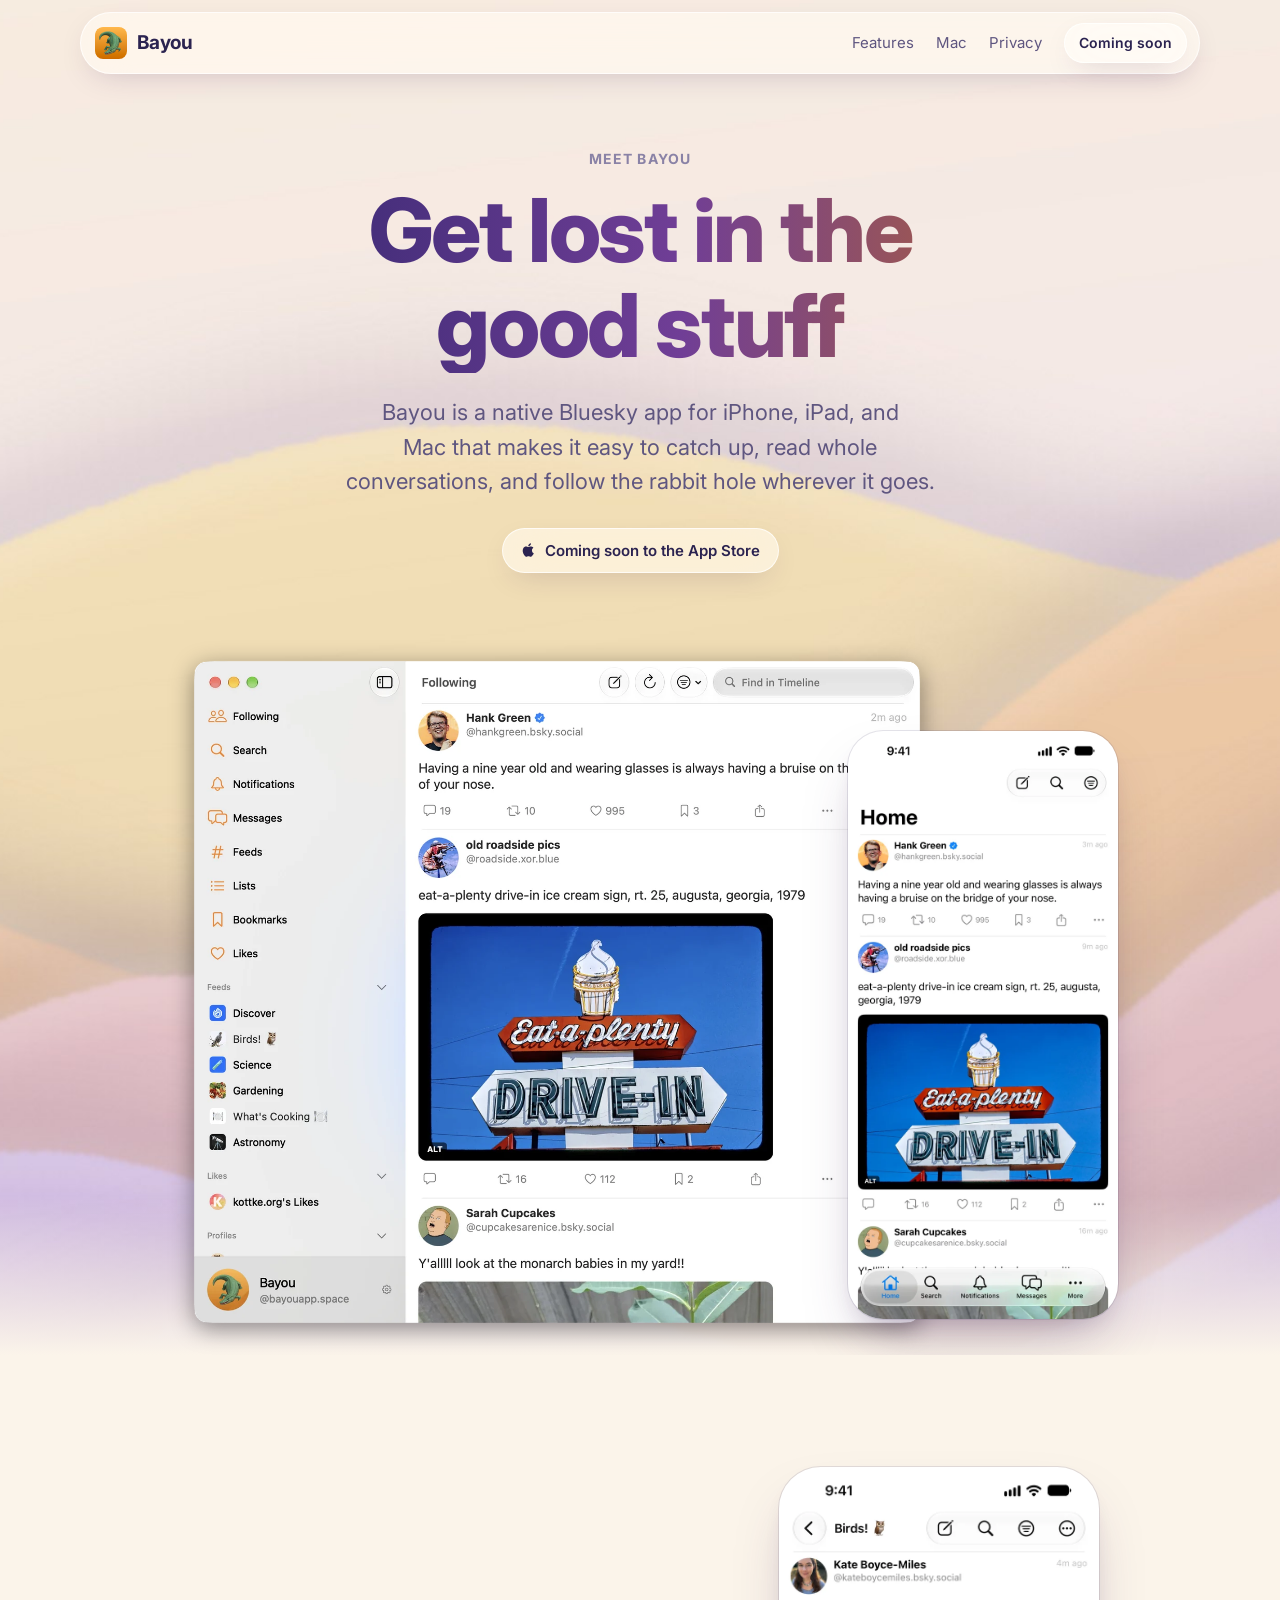
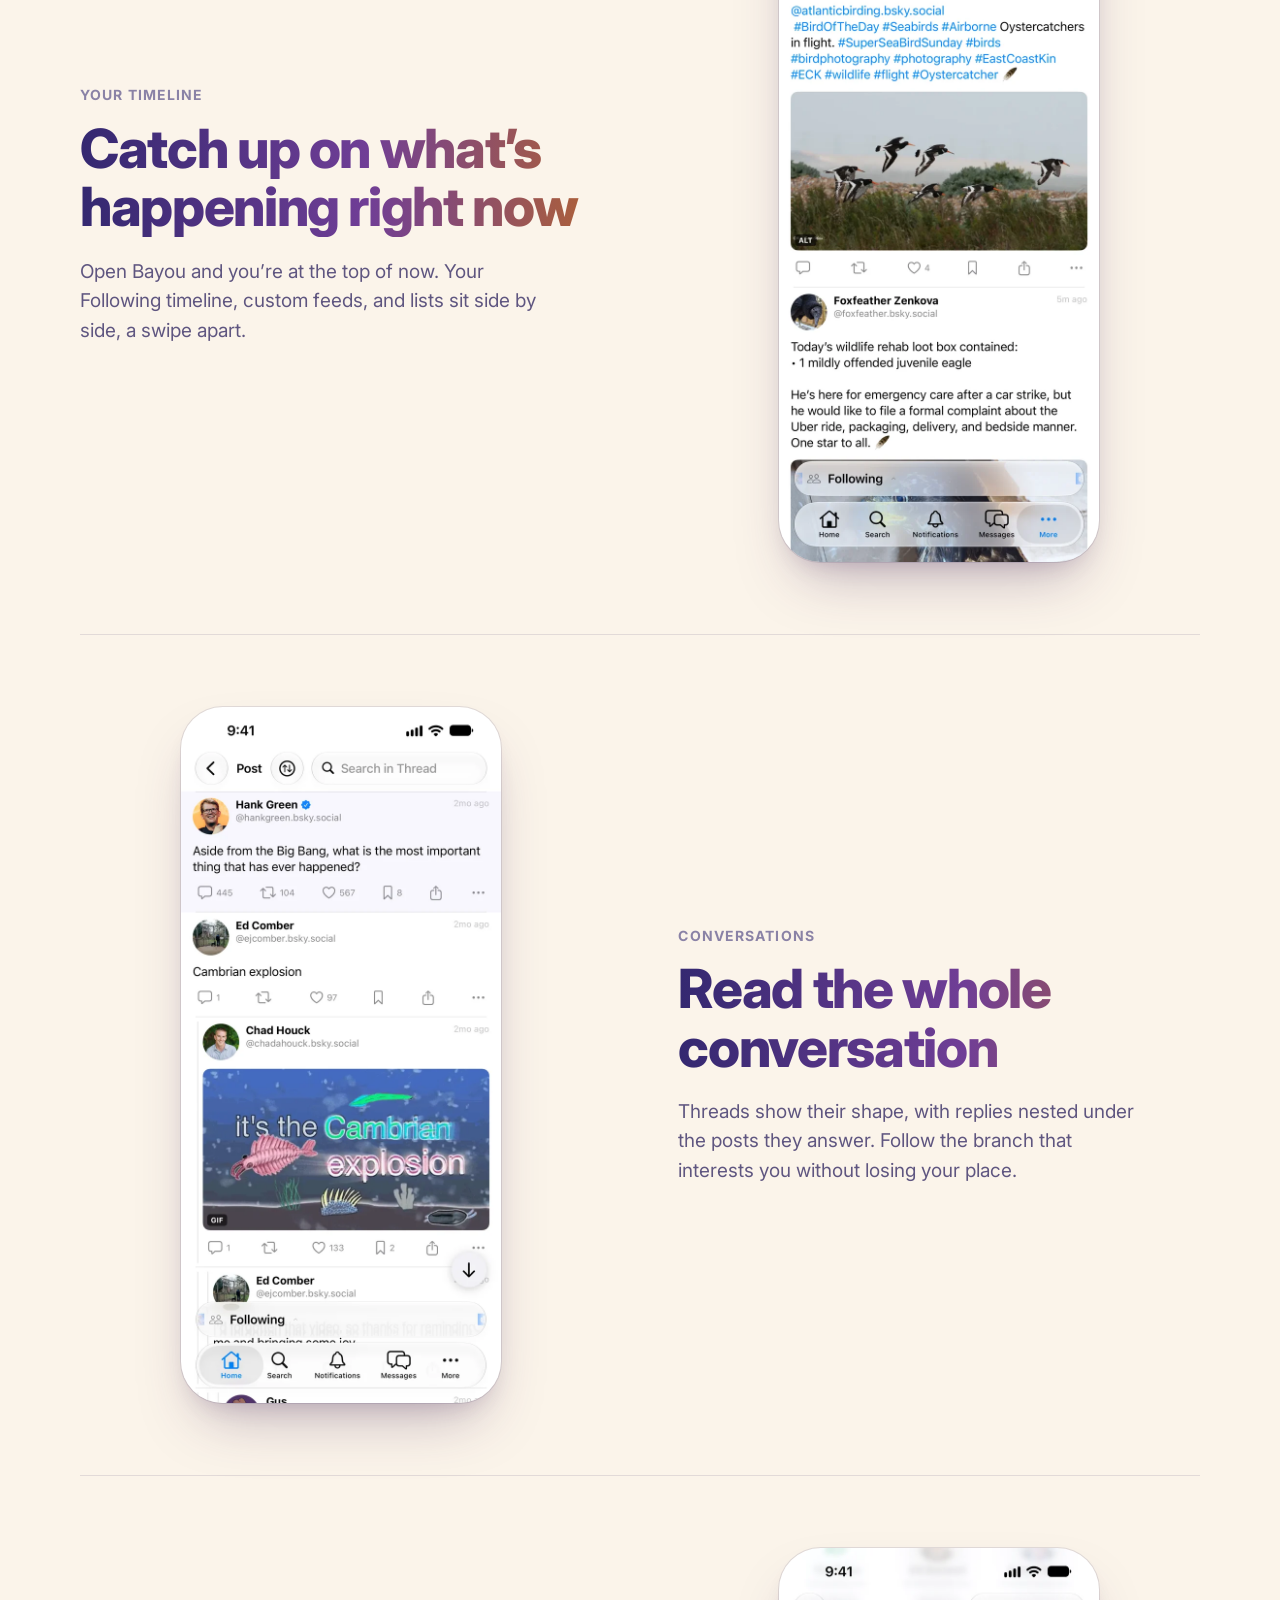
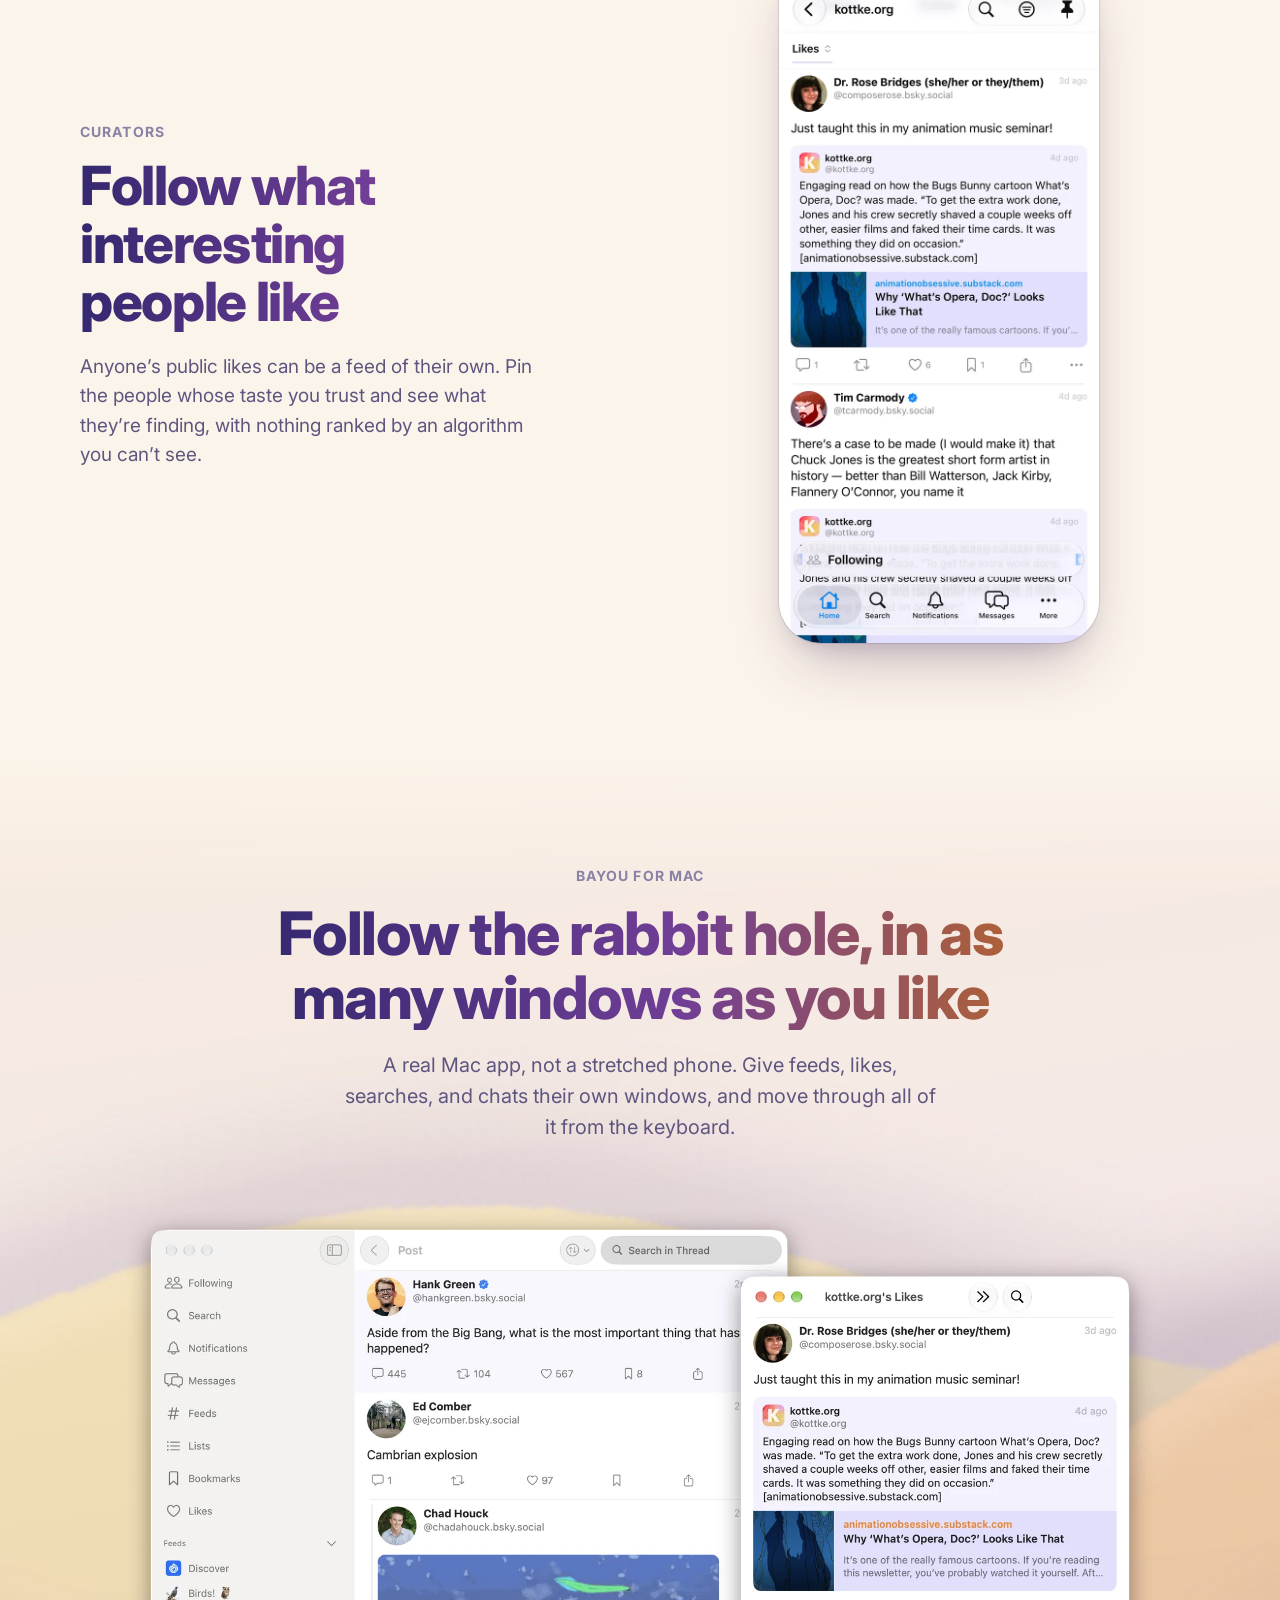
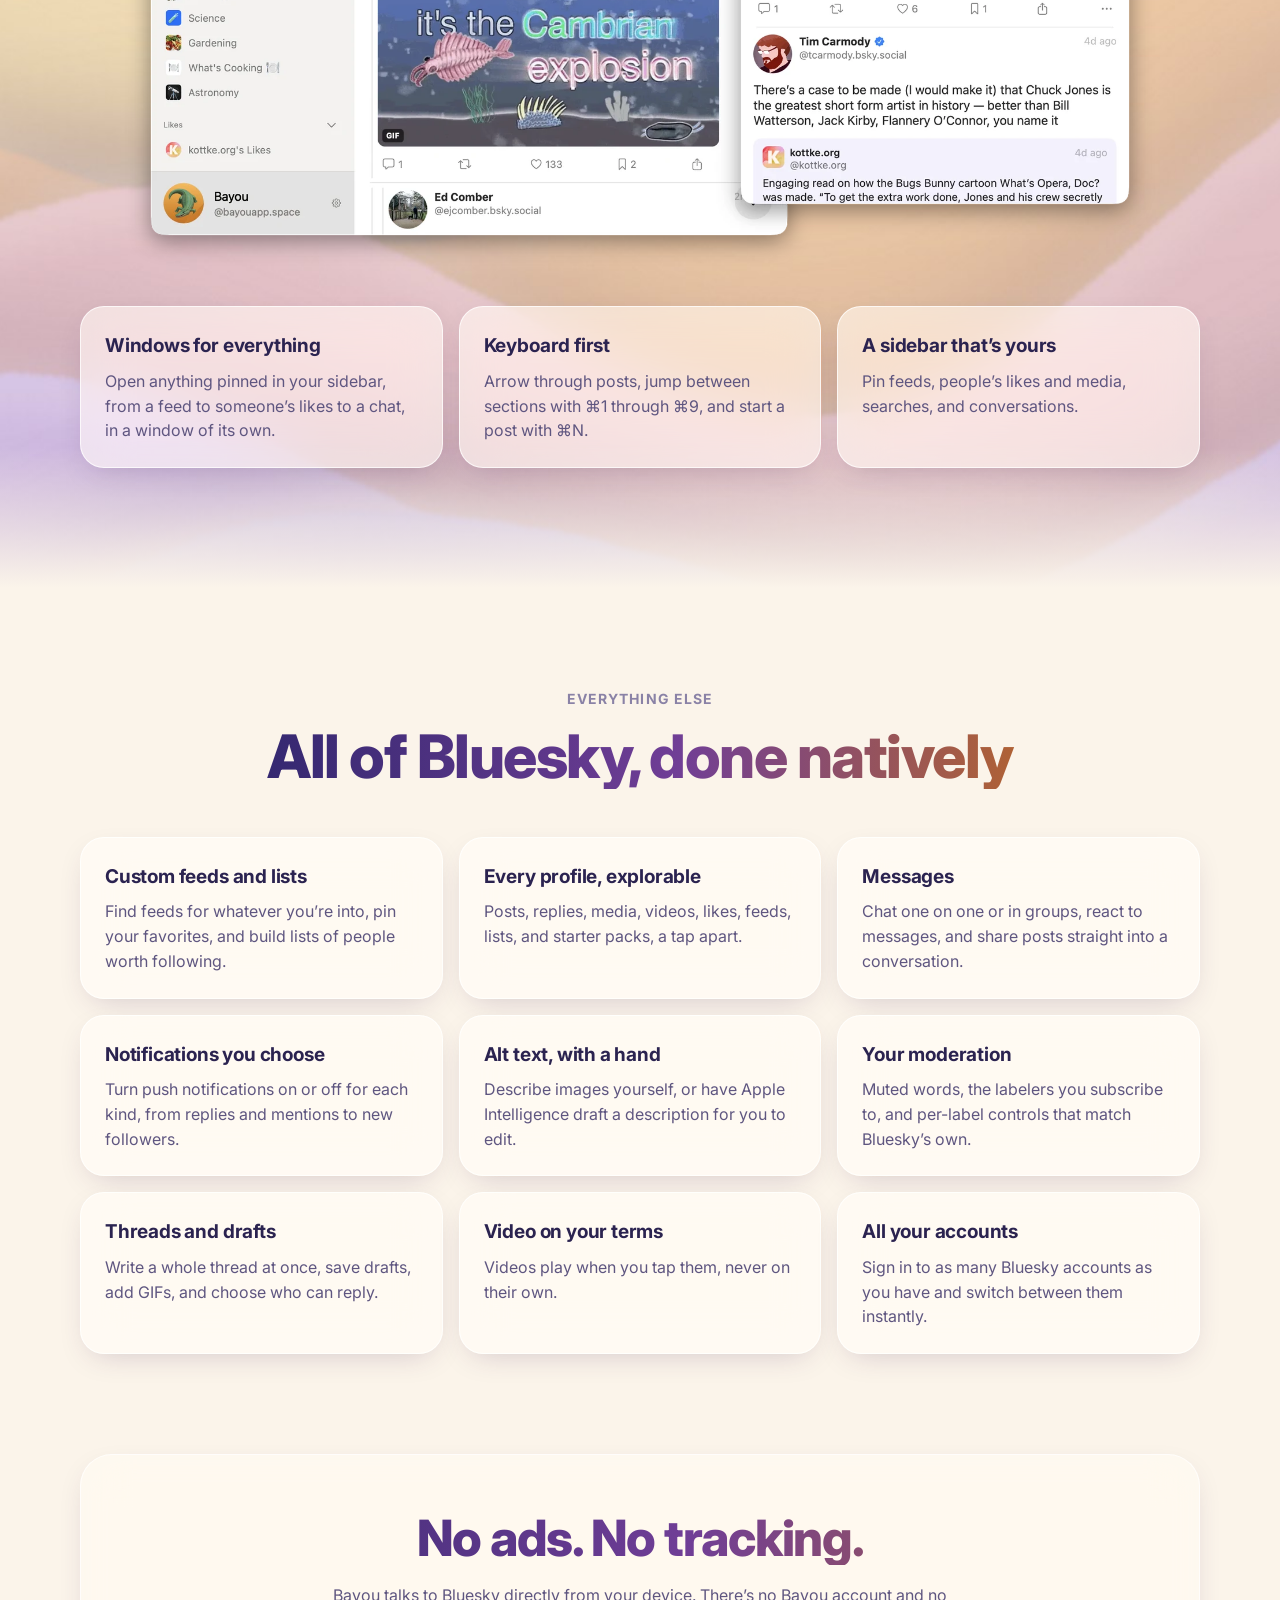
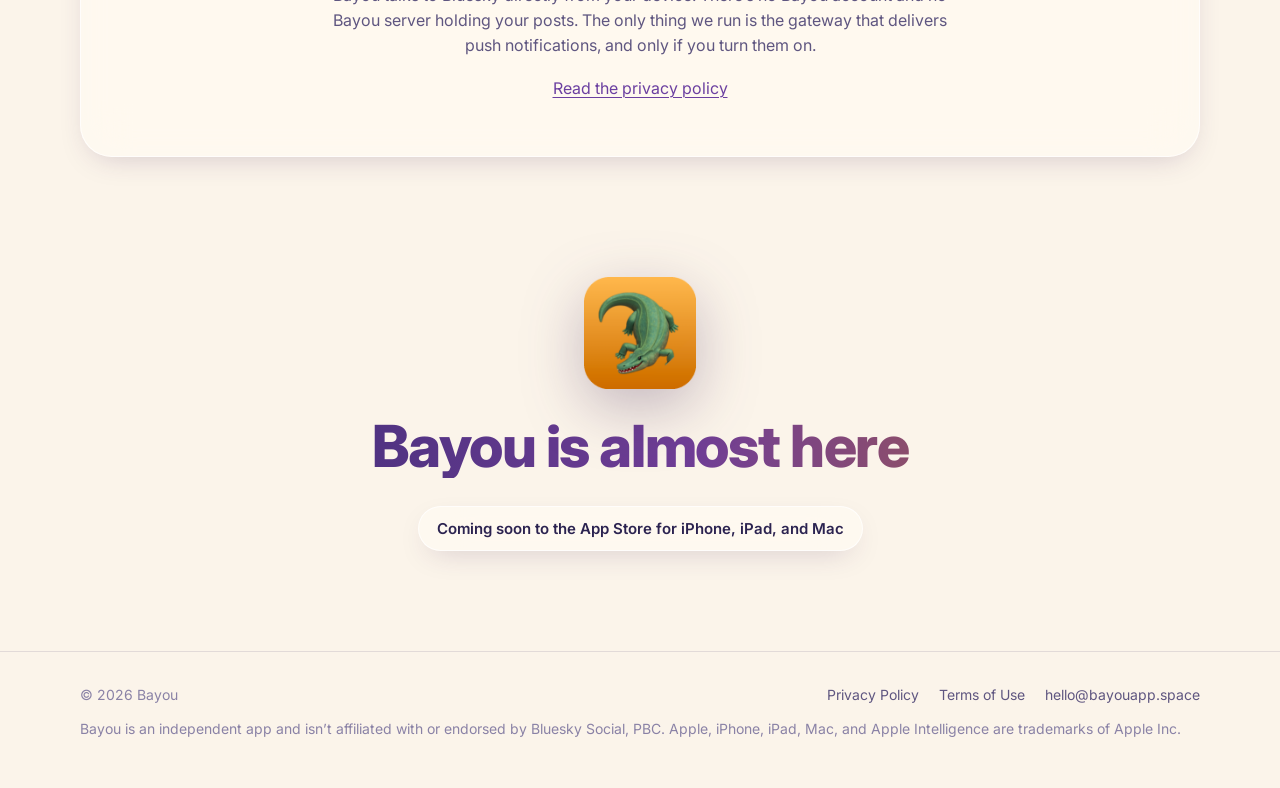
==== index.html @ a52603cc "Turn the site into Bayou's landing page, with terms and privacy A one-page landing page styled like " ====
<!doctype html>
<html lang="en">
<head>
  <meta charset="utf-8">
  <meta name="viewport" content="width=device-width, initial-scale=1">
  <title>Bayou: Get lost in the good stuff</title>
  <meta name="description" content="Bayou is a native Bluesky app for iPhone, iPad, and Mac. Catch up on what’s happening, read the whole conversation, and follow what interesting people like.">
  <meta name="theme-color" content="#fbf4ea" media="(prefers-color-scheme: light)">
  <meta name="theme-color" content="#0d0b24" media="(prefers-color-scheme: dark)">
  <link rel="icon" type="image/png" href="assets/icon-64.png">
  <link rel="apple-touch-icon" href="assets/icon-180.png">

  <meta property="og:type" content="website">
  <meta property="og:url" content="https://bayouapp.space/">
  <meta property="og:site_name" content="Bayou">
  <meta property="og:title" content="Bayou: Get lost in the good stuff">
  <meta property="og:description" content="A native Bluesky app for iPhone, iPad, and Mac. Catch up on what’s happening, read the whole conversation, and follow what interesting people like.">
  <meta property="og:image" content="https://bayouapp.space/assets/og-image.png">
  <meta property="og:image:width" content="1200">
  <meta property="og:image:height" content="630">
  <meta name="twitter:card" content="summary_large_image">

  <link rel="preconnect" href="https://fonts.googleapis.com">
  <link rel="preconnect" href="https://fonts.gstatic.com" crossorigin>
  <link href="https://fonts.googleapis.com/css2?family=Inter:opsz,wght@14..32,400..800&display=swap" rel="stylesheet">
  <link rel="stylesheet" href="styles.css">
</head>
<body>
  <header class="nav glass">
    <a class="brand" href="/">
      <img src="assets/icon-64.png" alt="" width="32" height="32">
      Bayou
    </a>
    <nav class="nav-links" aria-label="Main">
      <a href="#features">Features</a>
      <a href="#mac">Mac</a>
      <a href="privacy.html">Privacy</a>
      <span class="pill glass">Coming soon</span>
    </nav>
  </header>

  <main>
    <section class="hero">
      <div class="wrap">
        <div class="hero-copy">
          <span class="eyebrow">Meet Bayou</span>
          <h1 class="headline">Get lost in the good stuff</h1>
          <p class="lede">Bayou is a native Bluesky app for iPhone, iPad, and Mac that makes it easy to catch up, read whole conversations, and follow the rabbit hole wherever it goes.</p>
          <span class="pill glass">
            <svg viewBox="0 0 24 24" aria-hidden="true"><path fill="currentColor" d="M16.4 12.6c0-2.6 2.1-3.8 2.2-3.9-1.2-1.8-3.1-2-3.7-2-1.6-.2-3.1.9-3.9.9-.8 0-2-.9-3.4-.9-1.7 0-3.3 1-4.2 2.6-1.8 3.1-.5 7.7 1.3 10.2.9 1.2 1.9 2.6 3.2 2.6 1.3-.1 1.8-.8 3.3-.8 1.6 0 2 .8 3.4.8 1.4 0 2.3-1.3 3.1-2.5 1-1.4 1.4-2.8 1.4-2.9-.1 0-2.7-1-2.7-4.1zM13.9 5c.7-.9 1.2-2 1.1-3.2-1 .1-2.3.7-3 1.6-.7.8-1.3 2-1.1 3.1 1.1.1 2.3-.6 3-1.5z"/></svg>
            Coming soon to the App Store
          </span>
        </div>
        <div class="hero-art">
          <picture class="mac">
            <source srcset="assets/mac-home-dark.webp" media="(prefers-color-scheme: dark)">
            <img src="assets/mac-home-light.webp" alt="Bayou on Mac, showing the Following timeline next to a sidebar of pinned feeds, likes, and profiles." width="1524" height="1400">
          </picture>
          <picture class="phone">
            <source srcset="assets/iphone-home-dark.webp" media="(prefers-color-scheme: dark)">
            <img src="assets/iphone-home-light.webp" alt="Bayou on iPhone, showing the Home timeline." width="660" height="1434">
          </picture>
        </div>
      </div>
    </section>

    <section class="pillars" id="features">
      <div class="wrap">
        <article class="pillar">
          <div>
            <span class="eyebrow">Your timeline</span>
            <h2 class="headline">Catch up on what’s happening right now</h2>
            <p>Open Bayou and you’re at the top of now. Your Following timeline, custom feeds, and lists sit side by side, a swipe apart.</p>
          </div>
          <div class="pillar-art">
            <picture class="phone">
              <source srcset="assets/iphone-customFeed-dark.webp" media="(prefers-color-scheme: dark)">
              <img src="assets/iphone-customFeed-light.webp" alt="A custom feed of bird photos in Bayou." width="660" height="1434" loading="lazy">
            </picture>
          </div>
        </article>

        <article class="pillar">
          <div>
            <span class="eyebrow">Conversations</span>
            <h2 class="headline">Read the whole conversation</h2>
            <p>Threads show their shape, with replies nested under the posts they answer. Follow the branch that interests you without losing your place.</p>
          </div>
          <div class="pillar-art">
            <picture class="phone">
              <source srcset="assets/iphone-thread-dark.webp" media="(prefers-color-scheme: dark)">
              <img src="assets/iphone-thread-light.webp" alt="A thread in Bayou with nested replies." width="660" height="1434" loading="lazy">
            </picture>
          </div>
        </article>

        <article class="pillar">
          <div>
            <span class="eyebrow">Curators</span>
            <h2 class="headline">Follow what interesting people like</h2>
            <p>Anyone’s public likes can be a feed of their own. Pin the people whose taste you trust and see what they’re finding, with nothing ranked by an algorithm you can’t see.</p>
          </div>
          <div class="pillar-art">
            <picture class="phone">
              <source srcset="assets/iphone-likes-dark.webp" media="(prefers-color-scheme: dark)">
              <img src="assets/iphone-likes-light.webp" alt="Posts kottke.org has liked, on the Likes tab of his profile in Bayou." width="660" height="1434" loading="lazy">
            </picture>
          </div>
        </article>
      </div>
    </section>

    <section class="mac-section" id="mac">
      <div class="wrap">
        <div class="section-head">
          <span class="eyebrow">Bayou for Mac</span>
          <h2 class="headline">Follow the rabbit hole, in as many windows as you like</h2>
          <p>A real Mac app, not a stretched phone. Give feeds, likes, searches, and chats their own windows, and move through all of it from the keyboard.</p>
        </div>
        <div class="mac-art">
          <picture>
            <source srcset="assets/mac-rabbitHole-dark.webp" media="(prefers-color-scheme: dark)">
            <img src="assets/mac-rabbitHole-light.webp" alt="Bayou on Mac with a thread in the main window and kottke.org’s likes open in a second window." width="1800" height="1155" loading="lazy">
          </picture>
        </div>
        <ul class="mac-points" role="list">
          <li class="card glass"><h3>Windows for everything</h3><p>Open anything pinned in your sidebar, from a feed to someone’s likes to a chat, in a window of its own.</p></li>
          <li class="card glass"><h3>Keyboard first</h3><p>Arrow through posts, jump between sections with ⌘1 through ⌘9, and start a post with ⌘N.</p></li>
          <li class="card glass"><h3>A sidebar that’s yours</h3><p>Pin feeds, people’s likes and media, searches, and conversations.</p></li>
        </ul>
      </div>
    </section>

    <section class="features">
      <div class="wrap">
        <div class="section-head">
          <span class="eyebrow">Everything else</span>
          <h2 class="headline">All of Bluesky, done natively</h2>
        </div>
        <ul class="grid" role="list">
          <li class="card glass"><h3>Custom feeds and lists</h3><p>Find feeds for whatever you’re into, pin your favorites, and build lists of people worth following.</p></li>
          <li class="card glass"><h3>Every profile, explorable</h3><p>Posts, replies, media, videos, likes, feeds, lists, and starter packs, a tap apart.</p></li>
          <li class="card glass"><h3>Messages</h3><p>Chat one on one or in groups, react to messages, and share posts straight into a conversation.</p></li>
          <li class="card glass"><h3>Notifications you choose</h3><p>Turn push notifications on or off for each kind, from replies and mentions to new followers.</p></li>
          <li class="card glass"><h3>Alt text, with a hand</h3><p>Describe images yourself, or have Apple Intelligence draft a description for you to edit.</p></li>
          <li class="card glass"><h3>Your moderation</h3><p>Muted words, the labelers you subscribe to, and per-label controls that match Bluesky’s own.</p></li>
          <li class="card glass"><h3>Threads and drafts</h3><p>Write a whole thread at once, save drafts, add GIFs, and choose who can reply.</p></li>
          <li class="card glass"><h3>Video on your terms</h3><p>Videos play when you tap them, never on their own.</p></li>
          <li class="card glass"><h3>All your accounts</h3><p>Sign in to as many Bluesky accounts as you have and switch between them instantly.</p></li>
        </ul>
      </div>
    </section>

    <section class="privacy">
      <div class="wrap">
        <div class="card glass">
          <h2 class="headline">No ads. No tracking.</h2>
          <p>Bayou talks to Bluesky directly from your device. There’s no Bayou account and no Bayou server holding your posts. The only thing we run is the gateway that delivers push notifications, and only if you turn them on.</p>
          <p><a href="privacy.html">Read the privacy policy</a></p>
        </div>
      </div>
    </section>

    <section class="closing">
      <div class="wrap">
        <img src="assets/icon-512.png" alt="The Bayou app icon: a crocodile on an orange background." width="112" height="112" loading="lazy">
        <h2 class="headline">Bayou is almost here</h2>
        <span class="pill glass">Coming soon to the App Store for iPhone, iPad, and Mac</span>
      </div>
    </section>
  </main>

  <footer class="footer">
    <div class="wrap">
      <span>© 2026 Bayou</span>
      <nav aria-label="Footer">
        <a href="privacy.html">Privacy Policy</a>
        <a href="terms.html">Terms of Use</a>
        <a href="mailto:hello@bayouapp.space">hello@bayouapp.space</a>
      </nav>
      <p class="fine">Bayou is an independent app and isn’t affiliated with or endorsed by Bluesky Social, PBC. Apple, iPhone, iPad, Mac, and Apple Intelligence are trademarks of Apple Inc.</p>
    </div>
  </footer>
</body>
</html>
---- styles.css ----
/* Bayou — bayouapp.space
   The look follows the App Store screenshots: layered, softly shadowed
   backgrounds in the spirit of OS 27, frosted glass surfaces, and
   headlines filled with a gradient. Colors follow the visitor's system
   appearance. */

:root {
  --bg: #fbf4ea;
  --surface: rgba(255, 252, 246, 0.62);
  --surface-strong: rgba(255, 252, 246, 0.82);
  --surface-border: rgba(255, 255, 255, 0.75);
  --text: #2b2350;
  --text-secondary: #5f5680;
  --text-tertiary: #8a82a6;
  --rule: rgba(43, 35, 80, 0.12);
  --shadow: 0 30px 60px -20px rgba(70, 40, 90, 0.35), 0 12px 24px -12px rgba(70, 40, 90, 0.2);
  --glass-shadow: 0 10px 30px -12px rgba(70, 40, 90, 0.25);
  --headline: linear-gradient(90deg, #342870 0%, #703e96 55%, #b06234 100%);
  --accent: #6b3fa0;
  --hero-bg: url("assets/bg-light.jpg");
  color-scheme: light;
}

@media (prefers-color-scheme: dark) {
  :root {
    --bg: #0d0b24;
    --surface: rgba(34, 30, 76, 0.5);
    --surface-strong: rgba(34, 30, 76, 0.78);
    --surface-border: rgba(184, 198, 236, 0.18);
    --text: #f2eefa;
    --text-secondary: #b9b2d6;
    --text-tertiary: #8d86ad;
    --rule: rgba(242, 238, 250, 0.12);
    --shadow: 0 30px 60px -20px rgba(0, 0, 0, 0.7), 0 12px 24px -12px rgba(0, 0, 0, 0.5);
    --glass-shadow: 0 10px 30px -12px rgba(0, 0, 0, 0.6);
    --headline: linear-gradient(90deg, #ffffff 0%, #d6ccfc 55%, #aac4f2 100%);
    --accent: #b8a8f5;
    --hero-bg: url("assets/bg-dark.jpg");
    color-scheme: dark;
  }
}

*,
*::before,
*::after {
  box-sizing: border-box;
}

html {
  -webkit-text-size-adjust: 100%;
  scroll-behavior: smooth;
}

body {
  margin: 0;
  background: var(--bg);
  color: var(--text);
  font-family: "Inter", -apple-system, BlinkMacSystemFont, system-ui, sans-serif;
  font-optical-sizing: auto;
  font-size: 18px;
  line-height: 1.55;
  -webkit-font-smoothing: antialiased;
  overflow-x: hidden;
}

img {
  display: block;
  max-width: 100%;
  height: auto;
}

a {
  color: var(--accent);
  text-decoration-thickness: 1px;
  text-underline-offset: 3px;
}

.wrap {
  width: min(1120px, 100% - 32px);
  margin-inline: auto;
}

/* Gradient-filled type, like the screenshot captions. */
.headline {
  background: var(--headline);
  -webkit-background-clip: text;
  background-clip: text;
  color: transparent;
  letter-spacing: -0.025em;
  line-height: 1.08;
  font-weight: 800;
  text-wrap: balance;
}

.glass {
  background: var(--surface);
  border: 1px solid var(--surface-border);
  box-shadow: var(--glass-shadow);
  -webkit-backdrop-filter: blur(24px) saturate(160%);
  backdrop-filter: blur(24px) saturate(160%);
}

/* Navigation */

.nav {
  position: sticky;
  top: 12px;
  z-index: 10;
  width: min(1120px, 100% - 32px);
  margin: 12px auto 0;
  display: flex;
  align-items: center;
  justify-content: space-between;
  gap: 16px;
  padding: 10px 12px 10px 14px;
  border-radius: 999px;
}

.brand {
  display: flex;
  align-items: center;
  gap: 10px;
  color: var(--text);
  text-decoration: none;
  font-weight: 700;
  font-size: 19px;
  letter-spacing: -0.01em;
}

.brand img {
  width: 32px;
  height: 32px;
  border-radius: 8px;
}

.nav-links {
  display: flex;
  align-items: center;
  gap: 22px;
  font-size: 15px;
}

.nav-links a {
  color: var(--text-secondary);
  text-decoration: none;
}

.nav-links a:hover {
  color: var(--text);
}

.pill {
  display: inline-flex;
  align-items: center;
  gap: 8px;
  padding: 10px 18px;
  border-radius: 999px;
  font-size: 15px;
  font-weight: 600;
  color: var(--text);
  white-space: nowrap;
}

.nav .pill {
  padding: 8px 14px;
  font-size: 14px;
  background: var(--surface-strong);
}

.pill svg {
  width: 16px;
  height: 16px;
  flex: none;
}

@media (max-width: 720px) {
  .nav-links a:not(.pill) {
    display: none;
  }
}

/* Hero */

.hero {
  position: relative;
  margin-top: -76px;
  padding: 150px 0 0;
  background: var(--hero-bg) center / cover no-repeat;
  overflow: hidden;
}

.hero::after {
  /* Fades the art into the page below. */
  content: "";
  position: absolute;
  inset: auto 0 0;
  height: 160px;
  background: linear-gradient(to bottom, transparent, var(--bg));
  pointer-events: none;
}

.hero-copy {
  text-align: center;
  max-width: 820px;
  margin-inline: auto;
}

.hero h1 {
  margin: 0;
  font-size: clamp(44px, 7.4vw, 88px);
}

.hero .lede {
  margin: 22px auto 0;
  max-width: 620px;
  font-size: clamp(18px, 2.1vw, 22px);
  color: var(--text-secondary);
  text-wrap: balance;
}

.hero .pill {
  margin-top: 30px;
}

.hero-art {
  position: relative;
  z-index: 1;
  margin: 56px auto 0;
  width: min(1040px, 100%);
}

.hero-art .mac {
  display: block;
  width: 76%;
  margin-left: 4%;
}

.hero-art .phone {
  position: absolute;
  right: 4%;
  bottom: 5%;
  width: 26%;
}

/* Phone screens: captures include the status bar, so round them like
   the device. */
.phone img {
  border-radius: 13% / 6%;
  box-shadow: var(--shadow);
  outline: 1px solid var(--rule);
}

/* The three things Bayou is for */

.pillars {
  padding: 40px 0 40px;
}

.eyebrow {
  display: block;
  font-size: 14px;
  font-weight: 700;
  letter-spacing: 0.08em;
  text-transform: uppercase;
  color: var(--text-tertiary);
  margin-bottom: 14px;
}

.pillar {
  display: grid;
  grid-template-columns: 1fr 1fr;
  align-items: center;
  gap: clamp(32px, 6vw, 96px);
  padding: 72px 0;
}

.pillar + .pillar {
  border-top: 1px solid var(--rule);
}

.pillar:nth-child(even) .pillar-art {
  order: -1;
}

.pillar h2 {
  margin: 0;
  font-size: clamp(34px, 4.6vw, 54px);
}

.pillar p {
  margin: 20px 0 0;
  color: var(--text-secondary);
  font-size: 19px;
  max-width: 460px;
}

.pillar-art {
  display: flex;
  justify-content: center;
}

.pillar-art .phone {
  width: min(320px, 78%);
}

/* Mac */

.mac-section {
  position: relative;
  padding: 110px 0 120px;
  background: var(--hero-bg) center / cover no-repeat;
  overflow: hidden;
}

.mac-section::before,
.mac-section::after {
  content: "";
  position: absolute;
  inset-inline: 0;
  height: 140px;
  pointer-events: none;
}

.mac-section::before {
  top: 0;
  background: linear-gradient(to top, transparent, var(--bg));
}

.mac-section::after {
  bottom: 0;
  background: linear-gradient(to bottom, transparent, var(--bg));
}

.mac-section .wrap {
  position: relative;
  z-index: 1;
}

.section-head {
  text-align: center;
  max-width: 760px;
  margin: 0 auto;
}

.section-head h2 {
  margin: 0;
  font-size: clamp(36px, 5vw, 60px);
}

.section-head p {
  margin: 20px auto 0;
  color: var(--text-secondary);
  font-size: 20px;
  max-width: 600px;
}

.mac-art {
  margin: 56px auto 0;
  width: min(1040px, 100%);
}

.mac-points {
  display: grid;
  grid-template-columns: repeat(3, 1fr);
  gap: 16px;
  margin: 40px 0 0;
  padding: 0;
}

.mac-points li {
  list-style: none;
}

/* Feature cards */

.features {
  padding: 100px 0 40px;
}

.grid {
  display: grid;
  grid-template-columns: repeat(3, 1fr);
  gap: 16px;
  margin: 48px 0 0;
  padding: 0;
}

.card {
  list-style: none;
  padding: 24px;
  border-radius: 24px;
}

.card h3 {
  margin: 0 0 8px;
  font-size: 19px;
  letter-spacing: -0.01em;
}

.card p {
  margin: 0;
  font-size: 16px;
  color: var(--text-secondary);
}

.features .card {
  background: var(--surface-strong);
}

/* Privacy callout */

.privacy {
  padding: 60px 0 40px;
}

.privacy .card {
  padding: clamp(28px, 5vw, 56px);
  border-radius: 32px;
  text-align: center;
}

.privacy h2 {
  margin: 0;
  font-size: clamp(32px, 4.4vw, 50px);
}

.privacy p {
  max-width: 640px;
  margin: 18px auto 0;
  color: var(--text-secondary);
}

/* Closing call to action */

.closing {
  padding: 80px 0 100px;
  text-align: center;
}

.closing img {
  width: 112px;
  height: 112px;
  margin: 0 auto 26px;
  filter: drop-shadow(0 18px 30px rgba(70, 40, 90, 0.3));
}

.closing h2 {
  margin: 0;
  font-size: clamp(36px, 5vw, 58px);
}

.closing .pill {
  margin-top: 28px;
}

/* Footer */

.footer {
  border-top: 1px solid var(--rule);
  padding: 32px 0 48px;
  font-size: 14px;
  color: var(--text-tertiary);
}

.footer .wrap {
  display: flex;
  flex-wrap: wrap;
  justify-content: space-between;
  gap: 12px 24px;
}

.footer nav {
  display: flex;
  flex-wrap: wrap;
  gap: 8px 20px;
}

.footer a {
  color: var(--text-secondary);
  text-decoration: none;
}

.footer a:hover {
  color: var(--text);
}

.footer .fine {
  flex-basis: 100%;
  margin: 0;
}

/* Legal pages */

.legal-page {
  position: relative;
}

.legal-page::before {
  content: "";
  position: absolute;
  inset: -76px 0 auto;
  height: 520px;
  background: var(--hero-bg) center / cover no-repeat;
  -webkit-mask-image: linear-gradient(to bottom, #000 30%, transparent);
  mask-image: linear-gradient(to bottom, #000 30%, transparent);
  z-index: -1;
}

.legal {
  width: min(760px, 100% - 32px);
  margin: 72px auto 80px;
  padding: clamp(24px, 5vw, 56px);
  border-radius: 32px;
  font-size: 17px;
}

.legal h1 {
  margin: 0 0 6px;
  font-size: clamp(38px, 6vw, 56px);
}

.legal h2 {
  margin: 44px 0 10px;
  font-size: 23px;
  letter-spacing: -0.01em;
}

.legal h3 {
  margin: 28px 0 6px;
  font-size: 18px;
}

.legal p,
.legal li {
  color: var(--text-secondary);
}

.legal strong {
  color: var(--text);
}

.legal ul {
  padding-left: 1.2em;
}

.legal li + li {
  margin-top: 6px;
}

.legal hr {
  border: none;
  border-top: 1px solid var(--rule);
  margin: 40px 0;
}

.legal table {
  width: 100%;
  border-collapse: collapse;
  font-size: 15px;
  margin: 12px 0;
  display: block;
  overflow-x: auto;
}

.legal th,
.legal td {
  text-align: left;
  vertical-align: top;
  padding: 10px 12px 10px 0;
  border-bottom: 1px solid var(--rule);
  color: var(--text-secondary);
}

.legal th {
  color: var(--text);
}

.legal .updated {
  color: var(--text-tertiary);
  margin: 0 0 8px;
}

/* Small screens */

@media (max-width: 860px) {
  .pillar {
    grid-template-columns: 1fr;
    text-align: center;
    padding: 56px 0;
  }

  .pillar:nth-child(even) .pillar-art {
    order: 0;
  }

  .pillar p {
    margin-inline: auto;
  }

  .grid,
  .mac-points {
    grid-template-columns: 1fr;
  }

  .hero-art .mac {
    width: 100%;
  }

  .hero-art .phone {
    width: 30%;
    right: 0;
    bottom: -4%;
  }
}

@media (min-width: 861px) and (max-width: 1000px) {
  .grid {
    grid-template-columns: repeat(2, 1fr);
  }
}

@media (prefers-reduced-motion: reduce) {
  html {
    scroll-behavior: auto;
  }
}
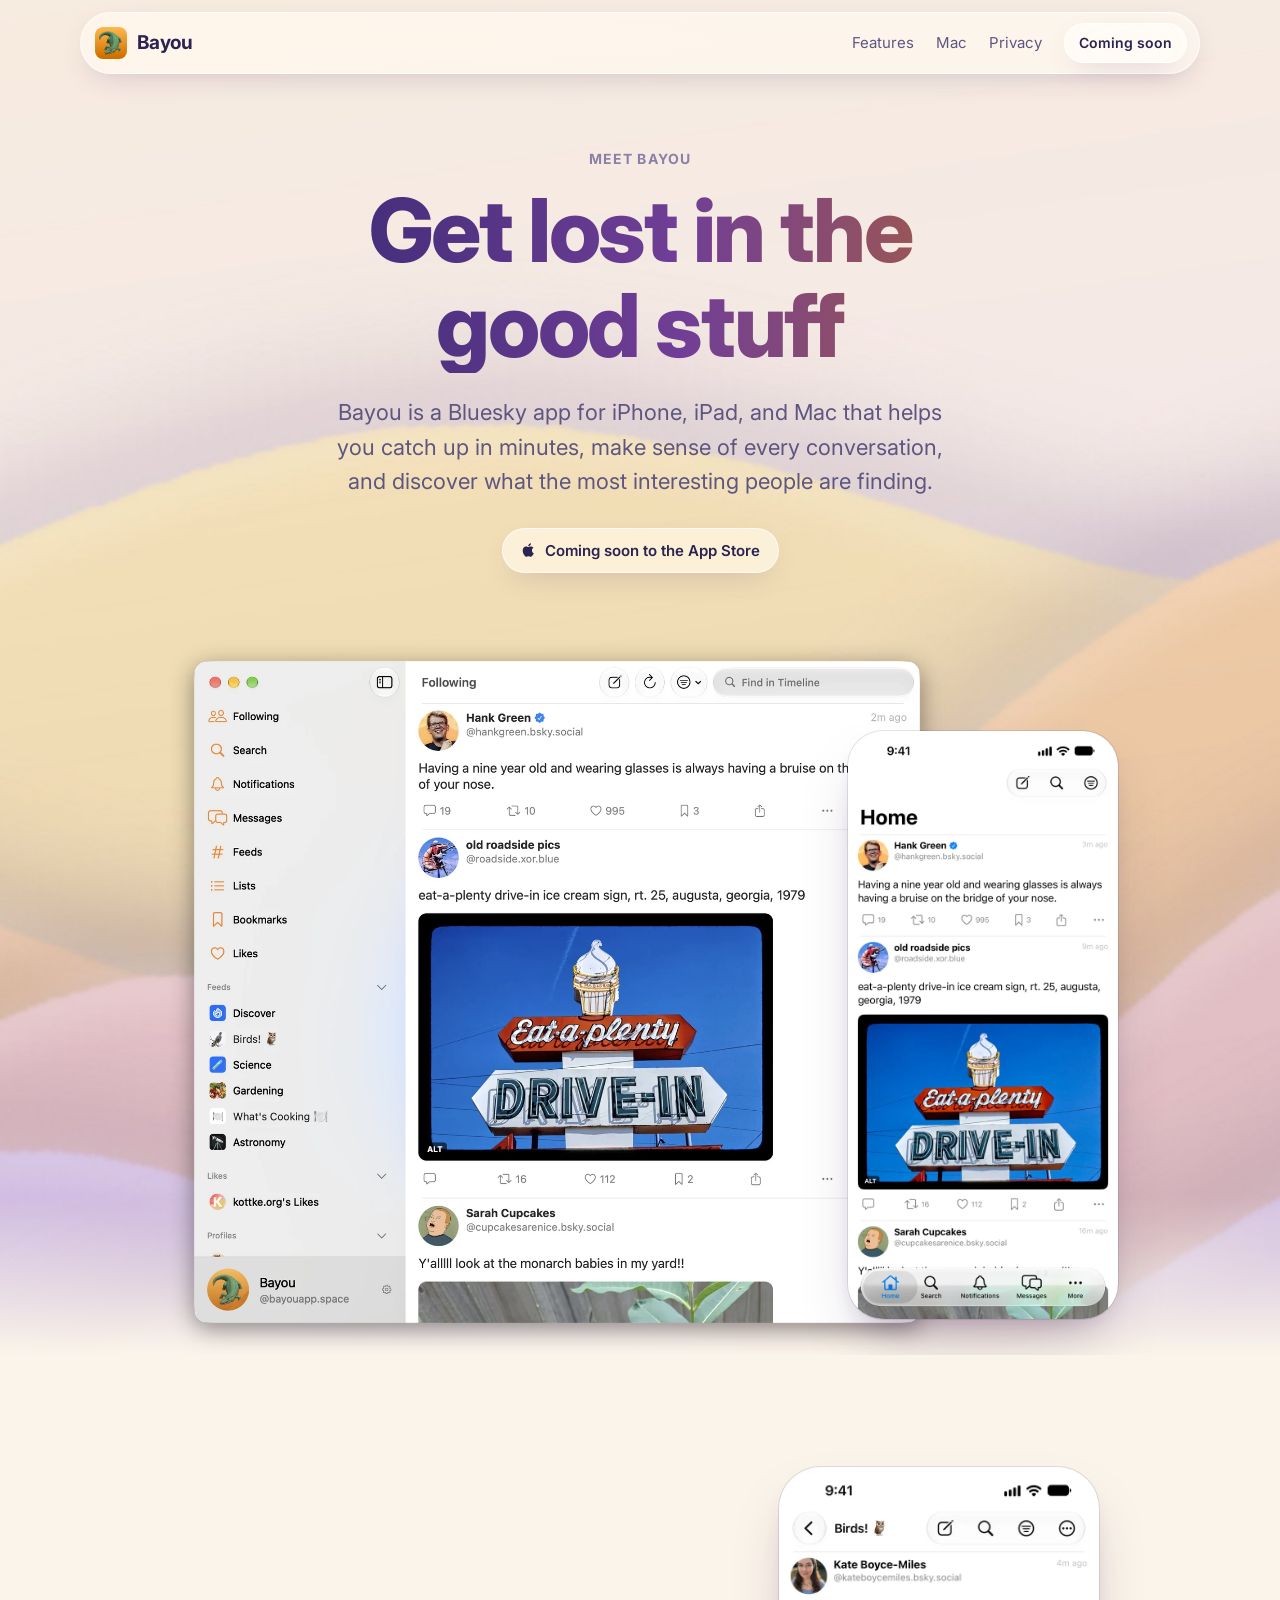
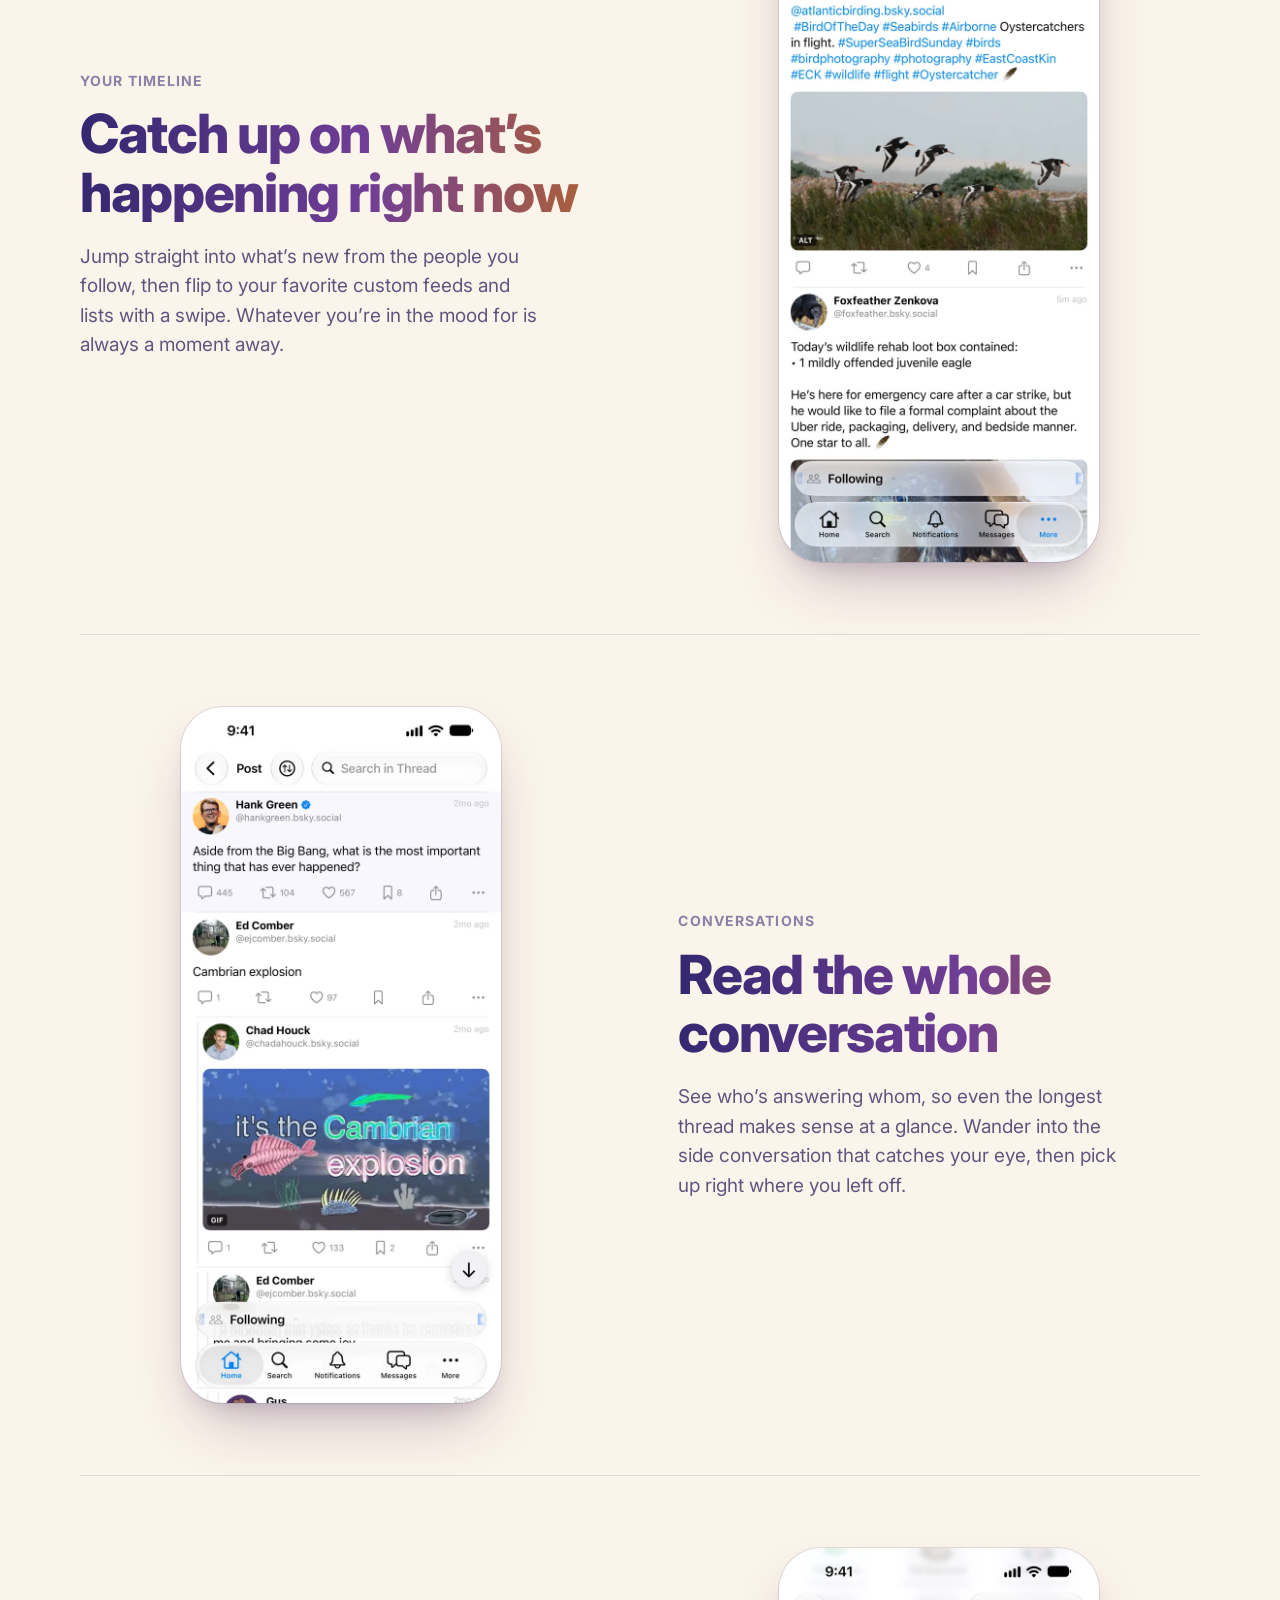
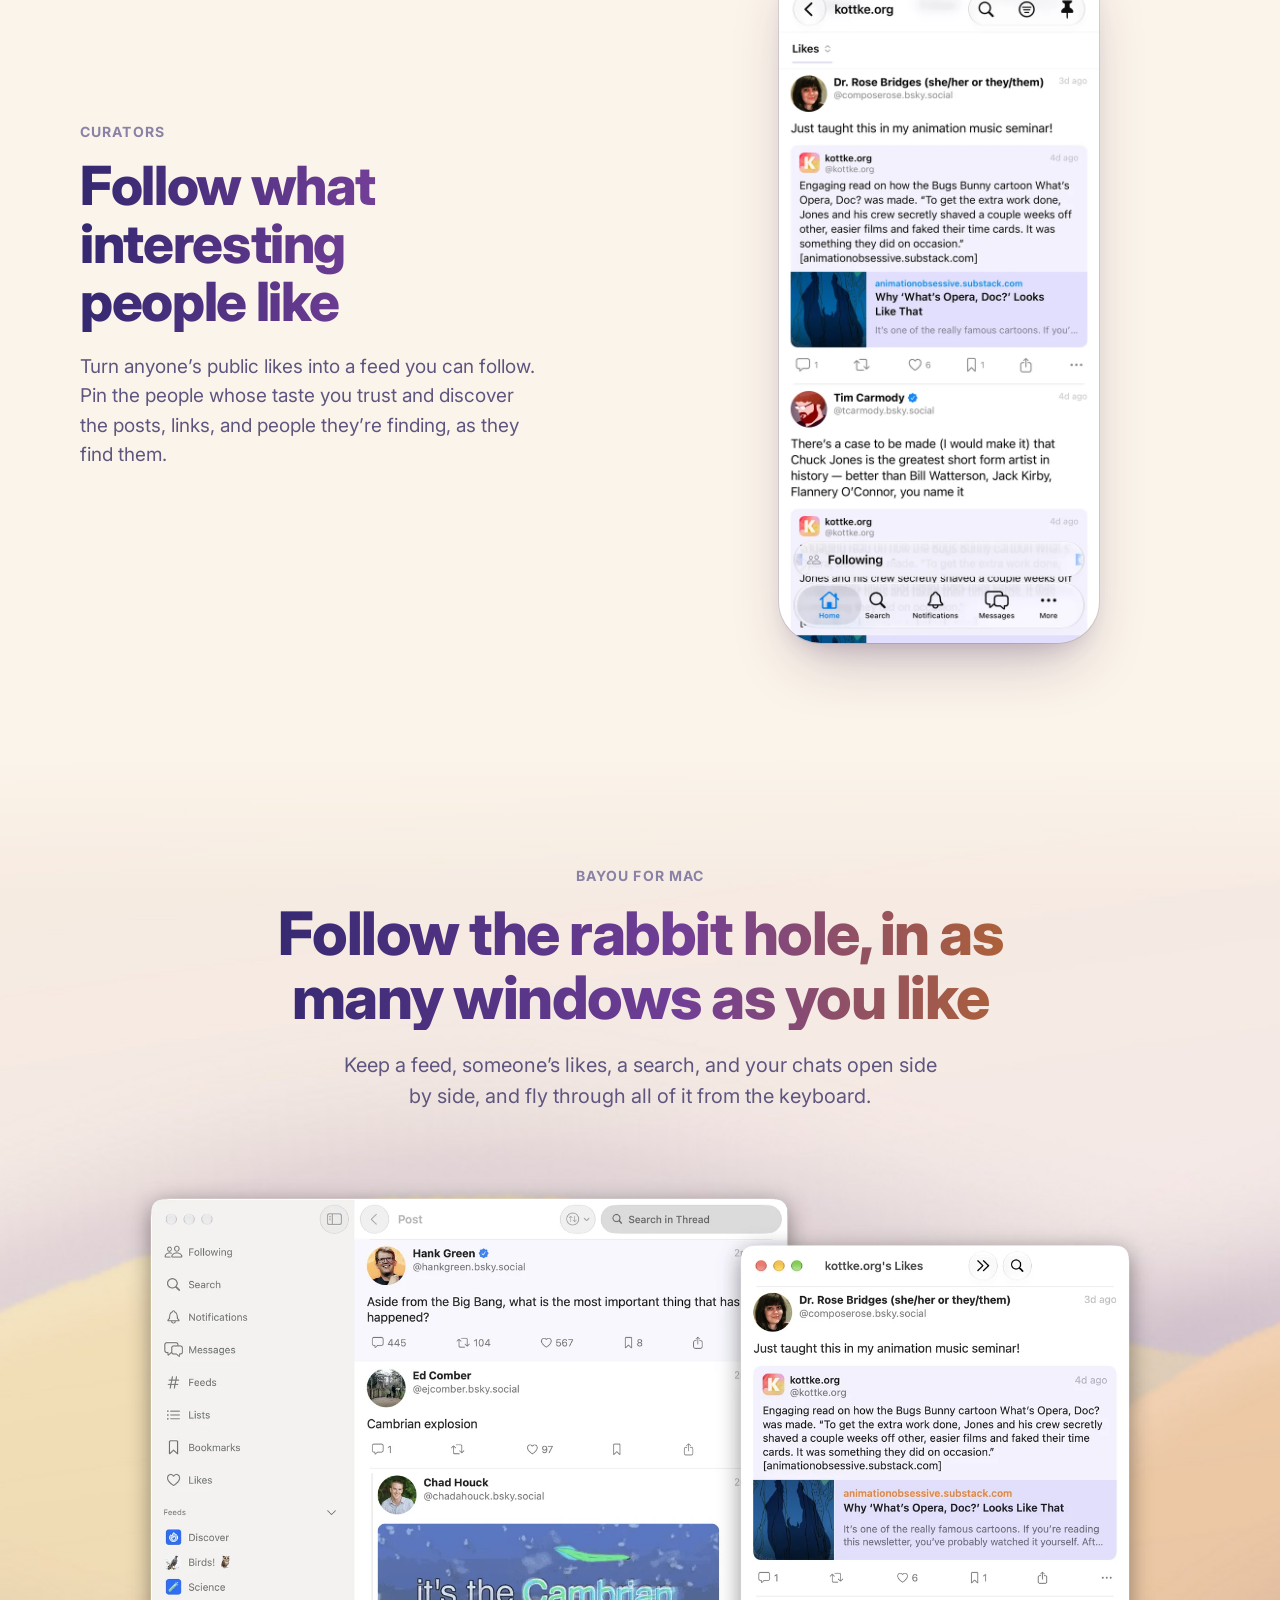
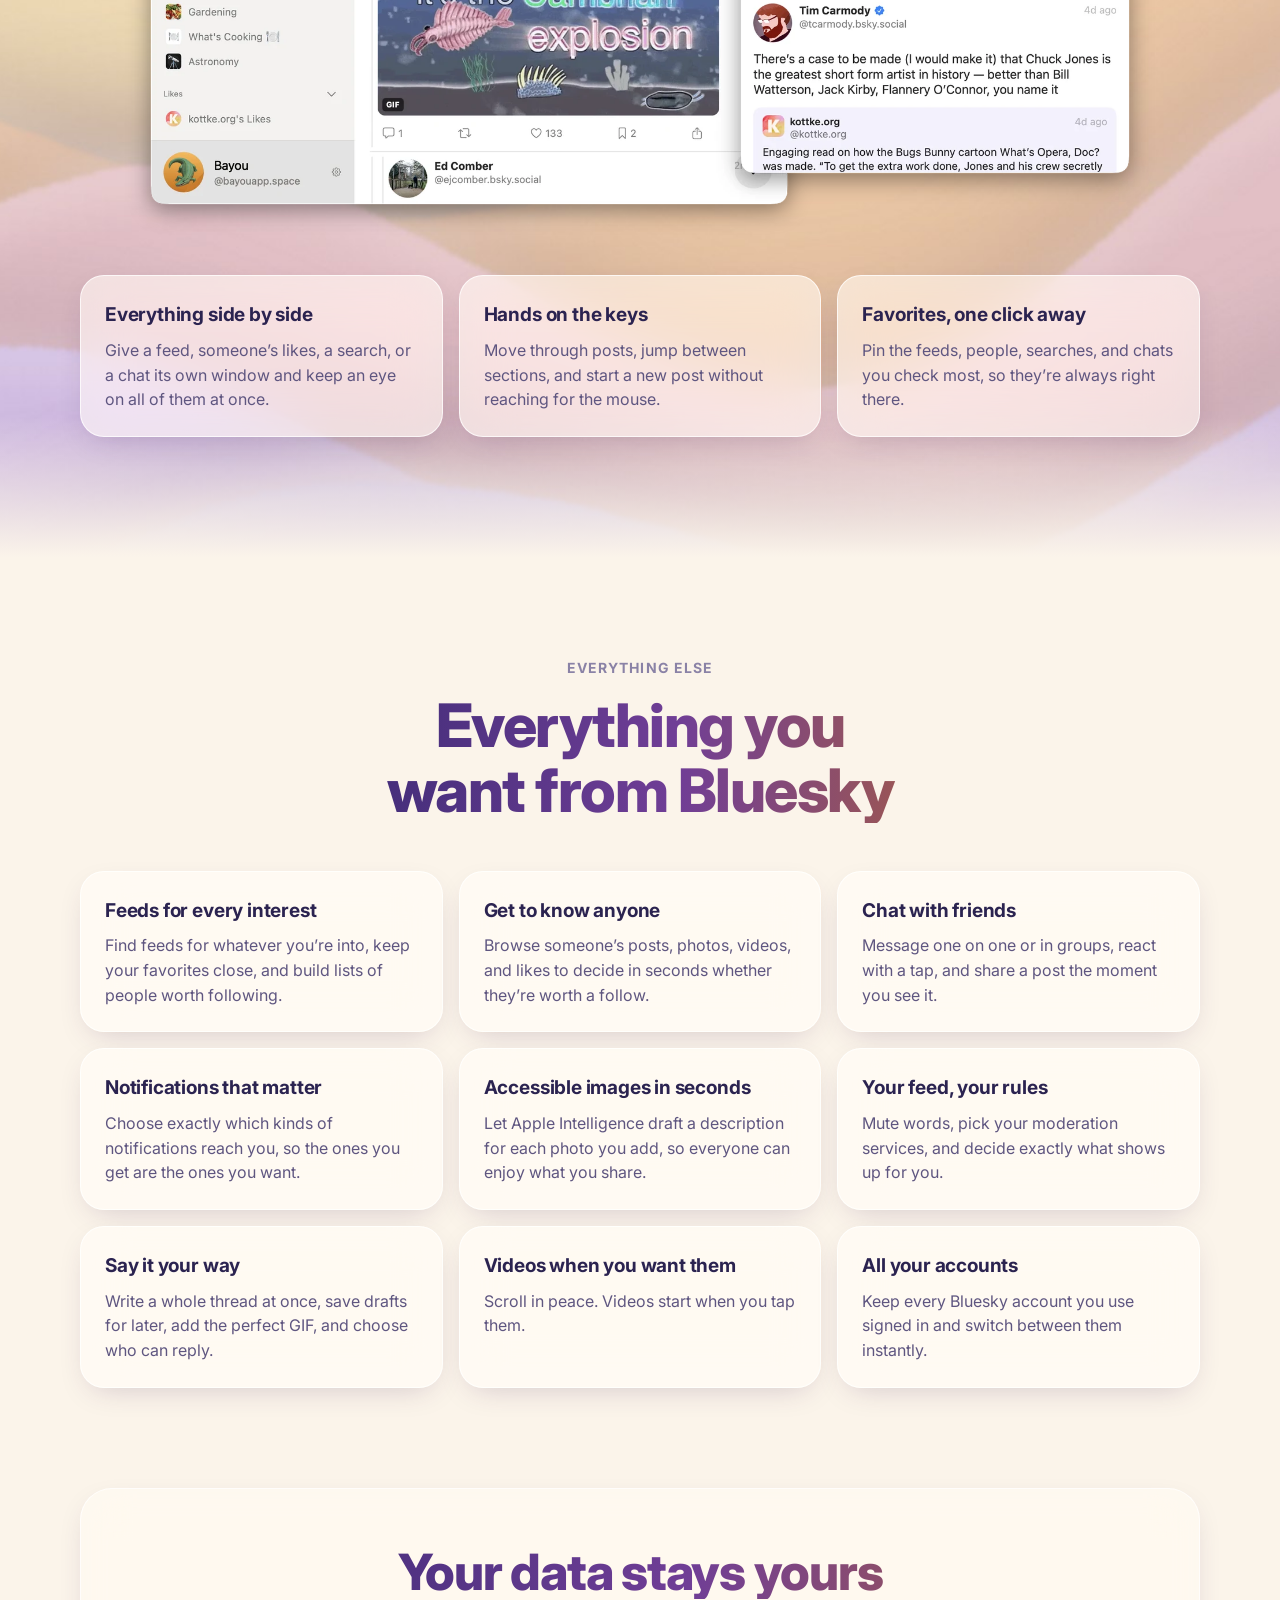
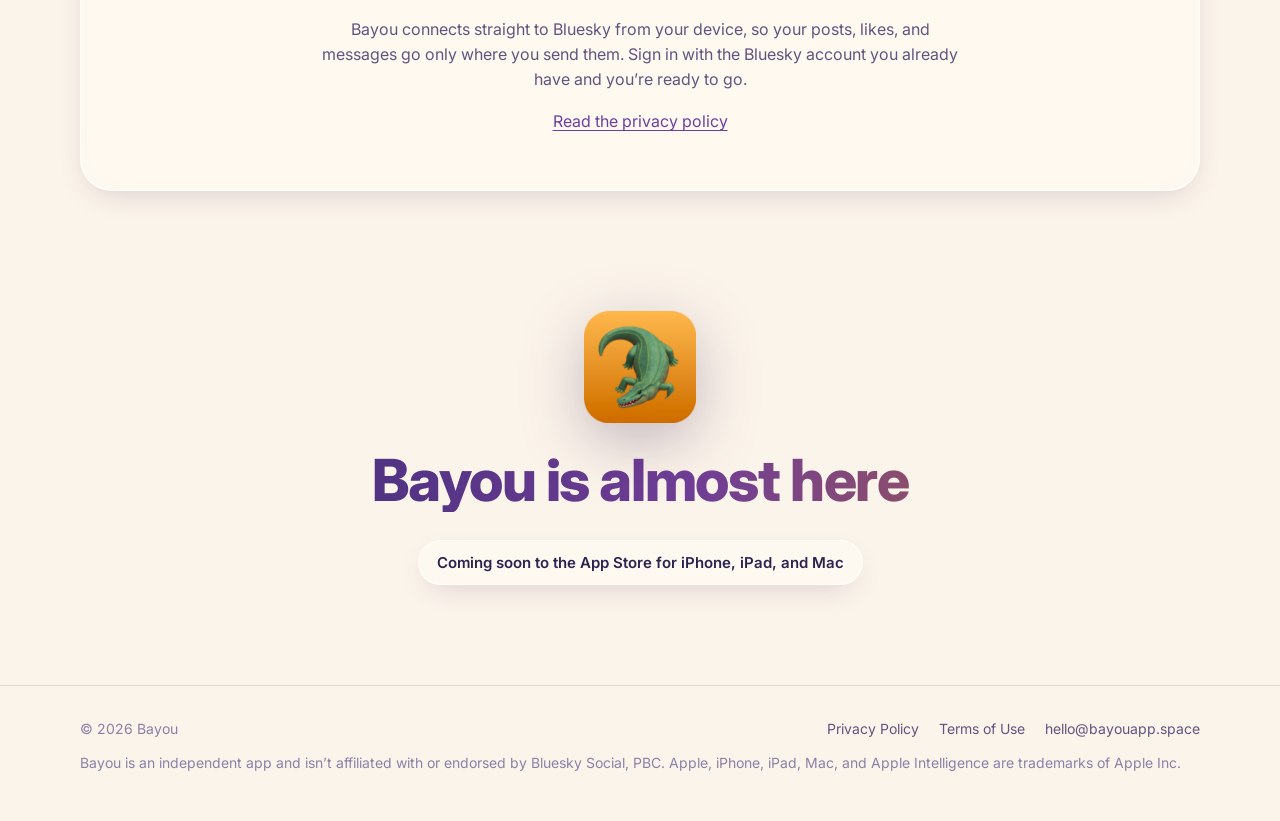
==== commit 9fa40d14: "Rewrite landing page copy around features and their benefits Drops every "what Bayou isn't" contrast" ====
--- a/index.html
+++ b/index.html
@@ -4,7 +4,7 @@
   <meta charset="utf-8">
   <meta name="viewport" content="width=device-width, initial-scale=1">
   <title>Bayou: Get lost in the good stuff</title>
-  <meta name="description" content="Bayou is a native Bluesky app for iPhone, iPad, and Mac. Catch up on what’s happening, read the whole conversation, and follow what interesting people like.">
+  <meta name="description" content="Bayou is a Bluesky app for iPhone, iPad, and Mac. Catch up on what’s happening, read the whole conversation, and follow what interesting people like.">
   <meta name="theme-color" content="#fbf4ea" media="(prefers-color-scheme: light)">
   <meta name="theme-color" content="#0d0b24" media="(prefers-color-scheme: dark)">
   <link rel="icon" type="image/png" href="assets/icon-64.png">
@@ -14,7 +14,7 @@
   <meta property="og:url" content="https://bayouapp.space/">
   <meta property="og:site_name" content="Bayou">
   <meta property="og:title" content="Bayou: Get lost in the good stuff">
-  <meta property="og:description" content="A native Bluesky app for iPhone, iPad, and Mac. Catch up on what’s happening, read the whole conversation, and follow what interesting people like.">
+  <meta property="og:description" content="A Bluesky app for iPhone, iPad, and Mac. Catch up on what’s happening, read the whole conversation, and follow what interesting people like.">
   <meta property="og:image" content="https://bayouapp.space/assets/og-image.png">
   <meta property="og:image:width" content="1200">
   <meta property="og:image:height" content="630">
@@ -45,7 +45,7 @@
         <div class="hero-copy">
           <span class="eyebrow">Meet Bayou</span>
           <h1 class="headline">Get lost in the good stuff</h1>
-          <p class="lede">Bayou is a native Bluesky app for iPhone, iPad, and Mac that makes it easy to catch up, read whole conversations, and follow the rabbit hole wherever it goes.</p>
+          <p class="lede">Bayou is a Bluesky app for iPhone, iPad, and Mac that helps you catch up in minutes, make sense of every conversation, and discover what the most interesting people are finding.</p>
           <span class="pill glass">
             <svg viewBox="0 0 24 24" aria-hidden="true"><path fill="currentColor" d="M16.4 12.6c0-2.6 2.1-3.8 2.2-3.9-1.2-1.8-3.1-2-3.7-2-1.6-.2-3.1.9-3.9.9-.8 0-2-.9-3.4-.9-1.7 0-3.3 1-4.2 2.6-1.8 3.1-.5 7.7 1.3 10.2.9 1.2 1.9 2.6 3.2 2.6 1.3-.1 1.8-.8 3.3-.8 1.6 0 2 .8 3.4.8 1.4 0 2.3-1.3 3.1-2.5 1-1.4 1.4-2.8 1.4-2.9-.1 0-2.7-1-2.7-4.1zM13.9 5c.7-.9 1.2-2 1.1-3.2-1 .1-2.3.7-3 1.6-.7.8-1.3 2-1.1 3.1 1.1.1 2.3-.6 3-1.5z"/></svg>
             Coming soon to the App Store
@@ -70,7 +70,7 @@
           <div>
             <span class="eyebrow">Your timeline</span>
             <h2 class="headline">Catch up on what’s happening right now</h2>
-            <p>Open Bayou and you’re at the top of now. Your Following timeline, custom feeds, and lists sit side by side, a swipe apart.</p>
+            <p>Jump straight into what’s new from the people you follow, then flip to your favorite custom feeds and lists with a swipe. Whatever you’re in the mood for is always a moment away.</p>
           </div>
           <div class="pillar-art">
             <picture class="phone">
@@ -84,7 +84,7 @@
           <div>
             <span class="eyebrow">Conversations</span>
             <h2 class="headline">Read the whole conversation</h2>
-            <p>Threads show their shape, with replies nested under the posts they answer. Follow the branch that interests you without losing your place.</p>
+            <p>See who’s answering whom, so even the longest thread makes sense at a glance. Wander into the side conversation that catches your eye, then pick up right where you left off.</p>
           </div>
           <div class="pillar-art">
             <picture class="phone">
@@ -98,7 +98,7 @@
           <div>
             <span class="eyebrow">Curators</span>
             <h2 class="headline">Follow what interesting people like</h2>
-            <p>Anyone’s public likes can be a feed of their own. Pin the people whose taste you trust and see what they’re finding, with nothing ranked by an algorithm you can’t see.</p>
+            <p>Turn anyone’s public likes into a feed you can follow. Pin the people whose taste you trust and discover the posts, links, and people they’re finding, as they find them.</p>
           </div>
           <div class="pillar-art">
             <picture class="phone">
@@ -115,7 +115,7 @@
         <div class="section-head">
           <span class="eyebrow">Bayou for Mac</span>
           <h2 class="headline">Follow the rabbit hole, in as many windows as you like</h2>
-          <p>A real Mac app, not a stretched phone. Give feeds, likes, searches, and chats their own windows, and move through all of it from the keyboard.</p>
+          <p>Keep a feed, someone’s likes, a search, and your chats open side by side, and fly through all of it from the keyboard.</p>
         </div>
         <div class="mac-art">
           <picture>
@@ -124,9 +124,9 @@
           </picture>
         </div>
         <ul class="mac-points" role="list">
-          <li class="card glass"><h3>Windows for everything</h3><p>Open anything pinned in your sidebar, from a feed to someone’s likes to a chat, in a window of its own.</p></li>
-          <li class="card glass"><h3>Keyboard first</h3><p>Arrow through posts, jump between sections with ⌘1 through ⌘9, and start a post with ⌘N.</p></li>
-          <li class="card glass"><h3>A sidebar that’s yours</h3><p>Pin feeds, people’s likes and media, searches, and conversations.</p></li>
+          <li class="card glass"><h3>Everything side by side</h3><p>Give a feed, someone’s likes, a search, or a chat its own window and keep an eye on all of them at once.</p></li>
+          <li class="card glass"><h3>Hands on the keys</h3><p>Move through posts, jump between sections, and start a new post without reaching for the mouse.</p></li>
+          <li class="card glass"><h3>Favorites, one click away</h3><p>Pin the feeds, people, searches, and chats you check most, so they’re always right there.</p></li>
         </ul>
       </div>
     </section>
@@ -135,18 +135,18 @@
       <div class="wrap">
         <div class="section-head">
           <span class="eyebrow">Everything else</span>
-          <h2 class="headline">All of Bluesky, done natively</h2>
+          <h2 class="headline">Everything you want from Bluesky</h2>
         </div>
         <ul class="grid" role="list">
-          <li class="card glass"><h3>Custom feeds and lists</h3><p>Find feeds for whatever you’re into, pin your favorites, and build lists of people worth following.</p></li>
-          <li class="card glass"><h3>Every profile, explorable</h3><p>Posts, replies, media, videos, likes, feeds, lists, and starter packs, a tap apart.</p></li>
-          <li class="card glass"><h3>Messages</h3><p>Chat one on one or in groups, react to messages, and share posts straight into a conversation.</p></li>
-          <li class="card glass"><h3>Notifications you choose</h3><p>Turn push notifications on or off for each kind, from replies and mentions to new followers.</p></li>
-          <li class="card glass"><h3>Alt text, with a hand</h3><p>Describe images yourself, or have Apple Intelligence draft a description for you to edit.</p></li>
-          <li class="card glass"><h3>Your moderation</h3><p>Muted words, the labelers you subscribe to, and per-label controls that match Bluesky’s own.</p></li>
-          <li class="card glass"><h3>Threads and drafts</h3><p>Write a whole thread at once, save drafts, add GIFs, and choose who can reply.</p></li>
-          <li class="card glass"><h3>Video on your terms</h3><p>Videos play when you tap them, never on their own.</p></li>
-          <li class="card glass"><h3>All your accounts</h3><p>Sign in to as many Bluesky accounts as you have and switch between them instantly.</p></li>
+          <li class="card glass"><h3>Feeds for every interest</h3><p>Find feeds for whatever you’re into, keep your favorites close, and build lists of people worth following.</p></li>
+          <li class="card glass"><h3>Get to know anyone</h3><p>Browse someone’s posts, photos, videos, and likes to decide in seconds whether they’re worth a follow.</p></li>
+          <li class="card glass"><h3>Chat with friends</h3><p>Message one on one or in groups, react with a tap, and share a post the moment you see it.</p></li>
+          <li class="card glass"><h3>Notifications that matter</h3><p>Choose exactly which kinds of notifications reach you, so the ones you get are the ones you want.</p></li>
+          <li class="card glass"><h3>Accessible images in seconds</h3><p>Let Apple Intelligence draft a description for each photo you add, so everyone can enjoy what you share.</p></li>
+          <li class="card glass"><h3>Your feed, your rules</h3><p>Mute words, pick your moderation services, and decide exactly what shows up for you.</p></li>
+          <li class="card glass"><h3>Say it your way</h3><p>Write a whole thread at once, save drafts for later, add the perfect GIF, and choose who can reply.</p></li>
+          <li class="card glass"><h3>Videos when you want them</h3><p>Scroll in peace. Videos start when you tap them.</p></li>
+          <li class="card glass"><h3>All your accounts</h3><p>Keep every Bluesky account you use signed in and switch between them instantly.</p></li>
         </ul>
       </div>
     </section>
@@ -154,8 +154,8 @@
     <section class="privacy">
       <div class="wrap">
         <div class="card glass">
-          <h2 class="headline">No ads. No tracking.</h2>
-          <p>Bayou talks to Bluesky directly from your device. There’s no Bayou account and no Bayou server holding your posts. The only thing we run is the gateway that delivers push notifications, and only if you turn them on.</p>
+          <h2 class="headline">Your data stays yours</h2>
+          <p>Bayou connects straight to Bluesky from your device, so your posts, likes, and messages go only where you send them. Sign in with the Bluesky account you already have and you’re ready to go.</p>
           <p><a href="privacy.html">Read the privacy policy</a></p>
         </div>
       </div>
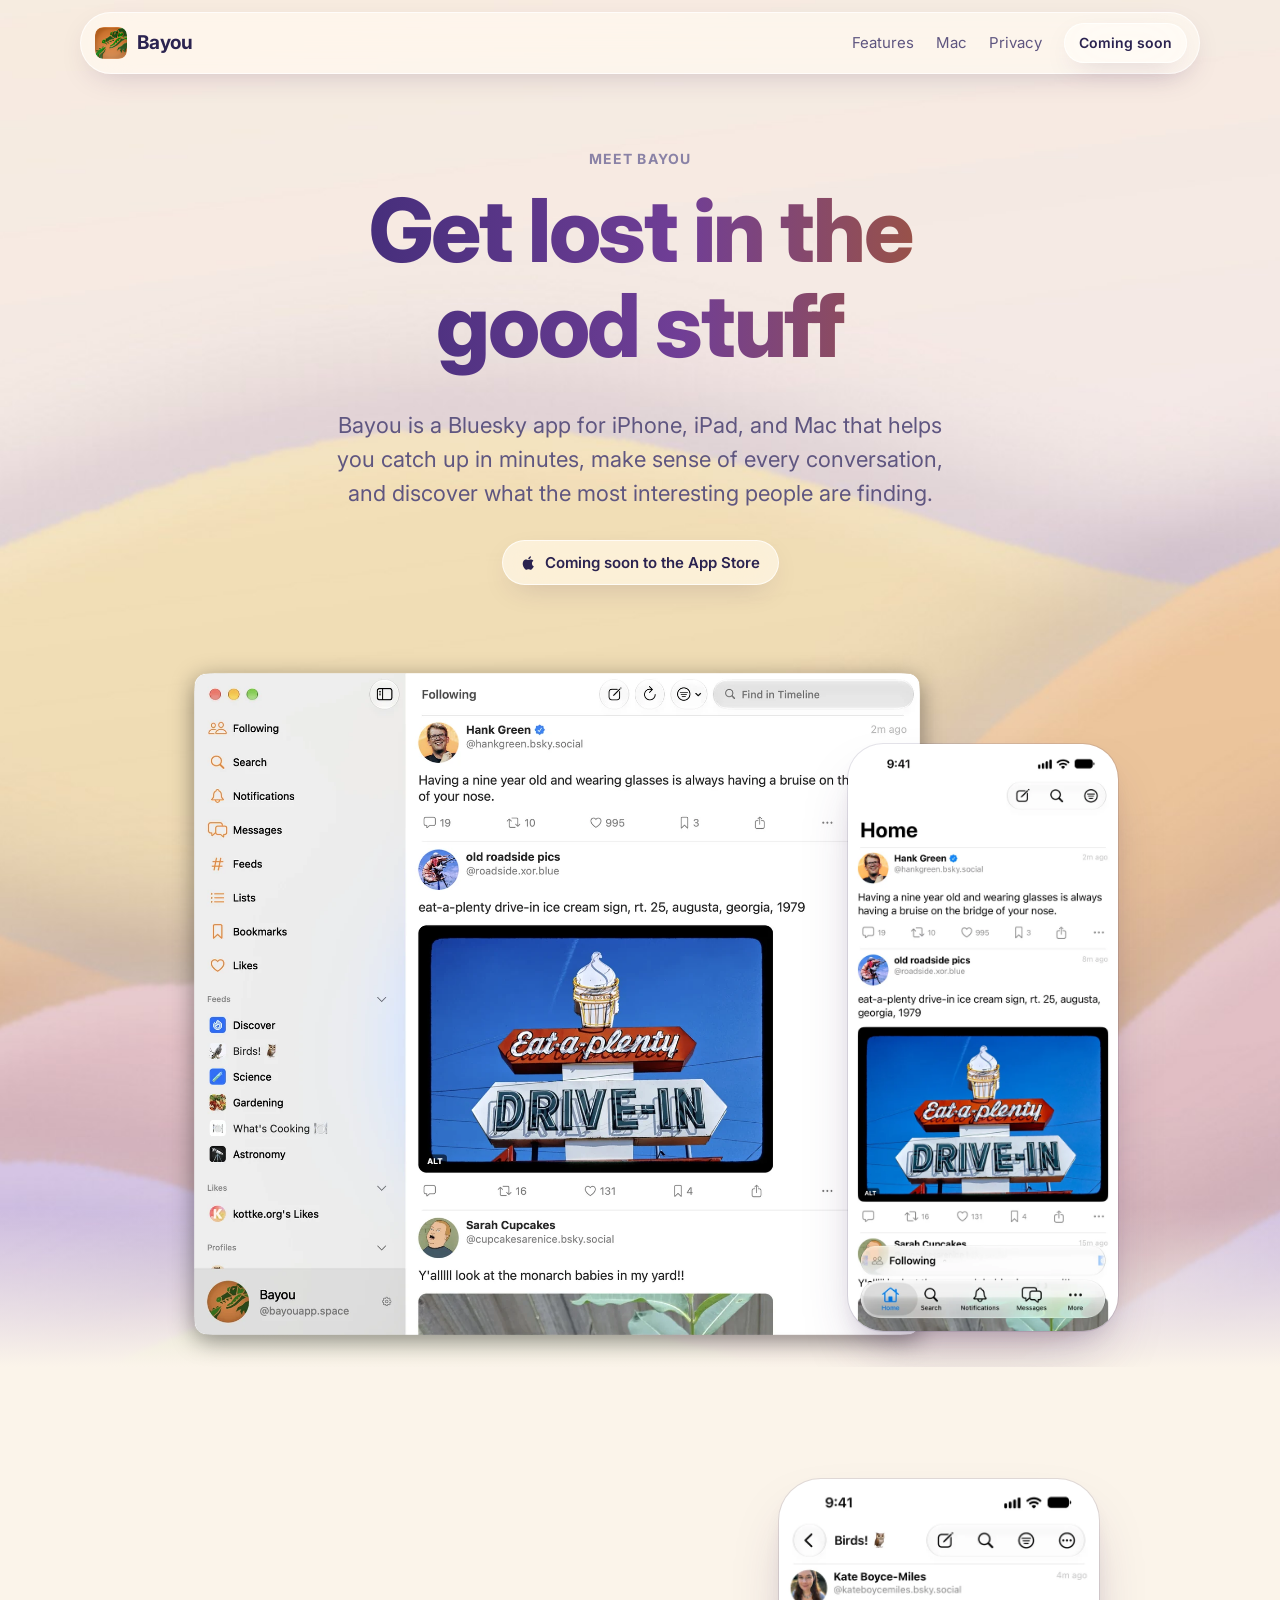
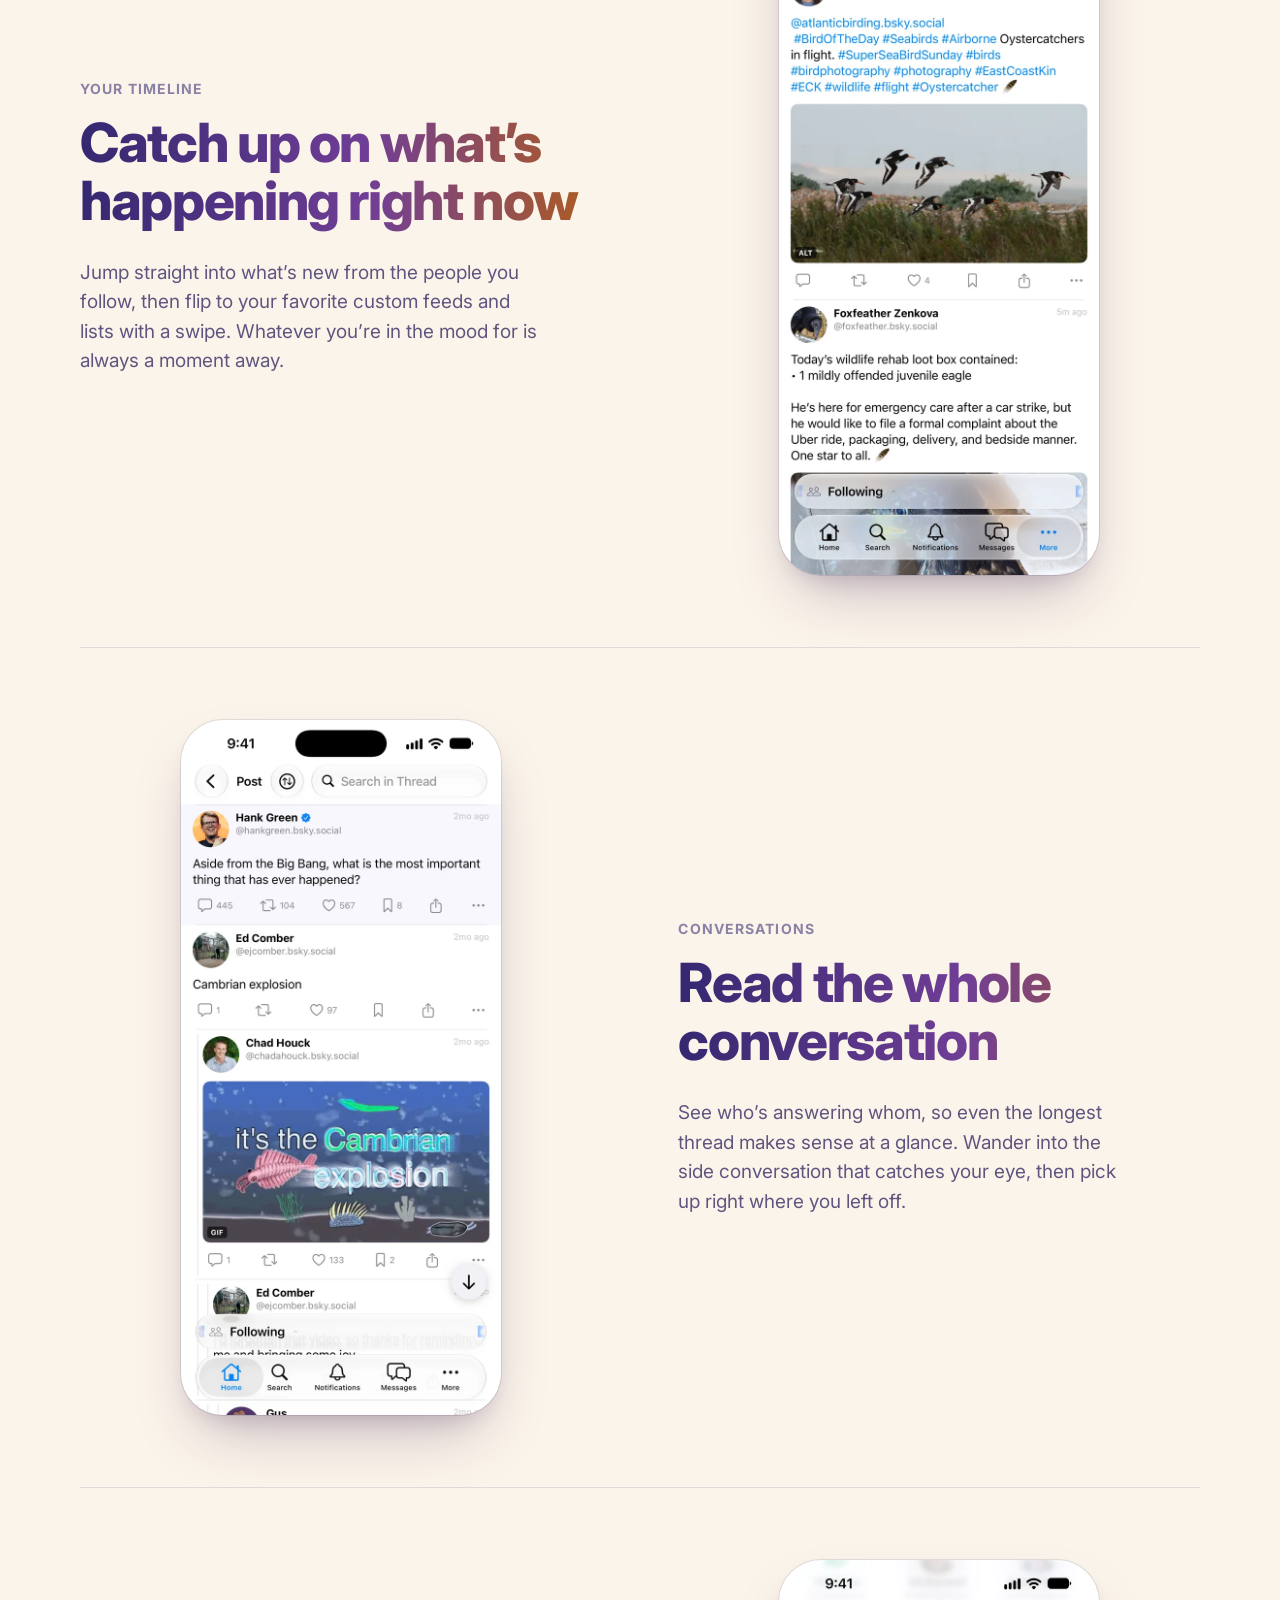
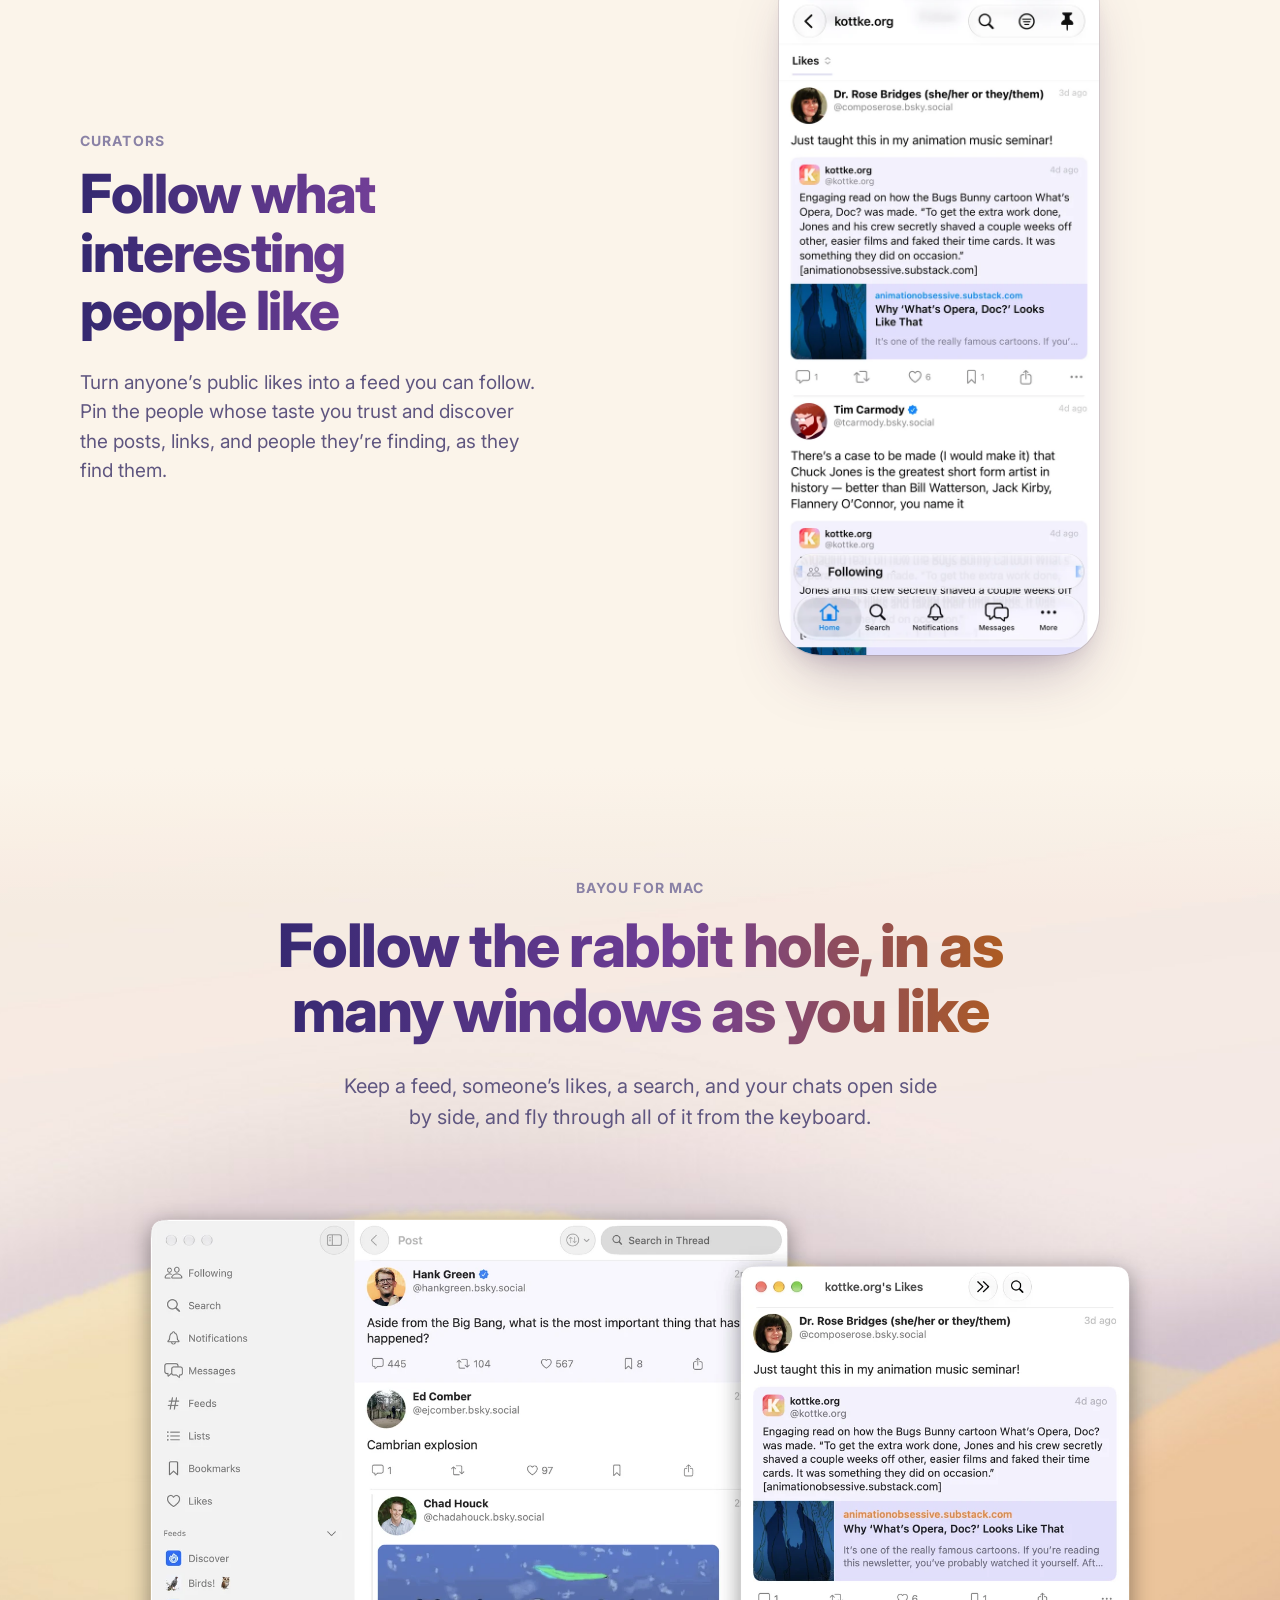
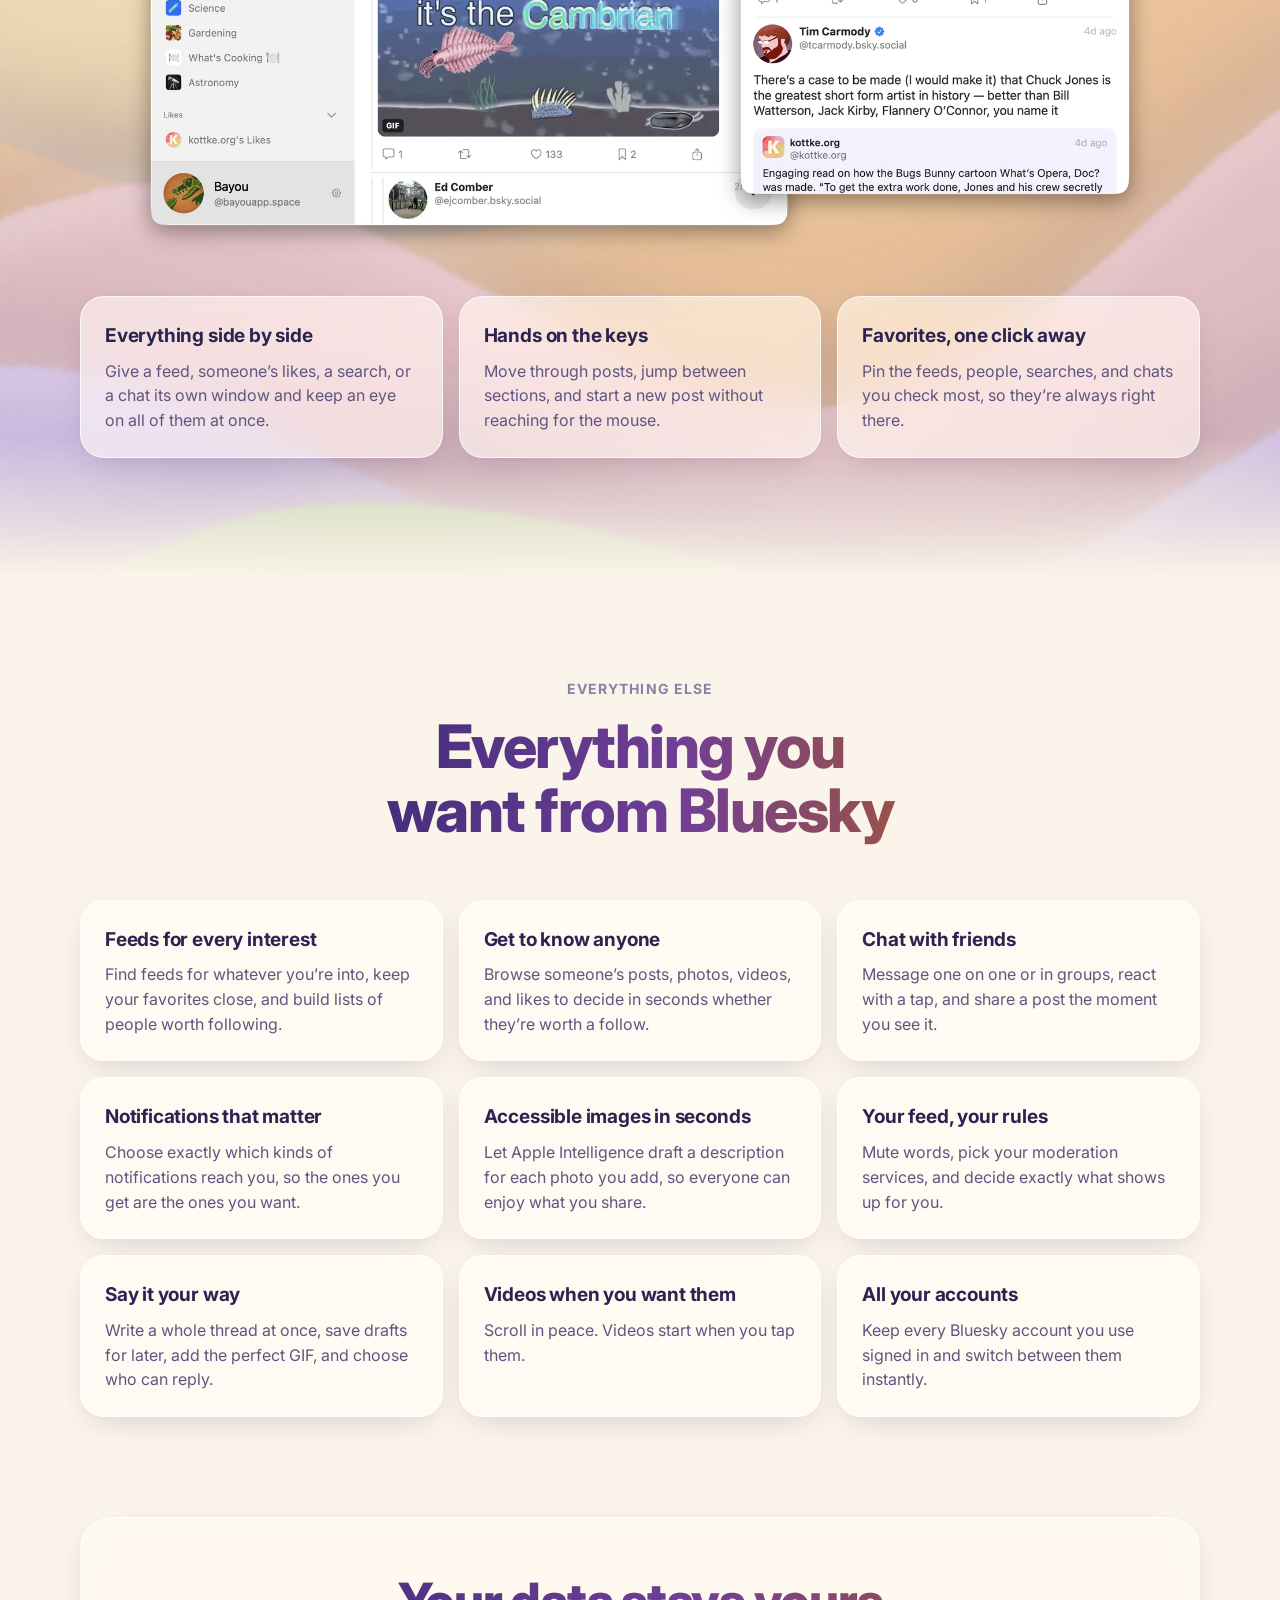
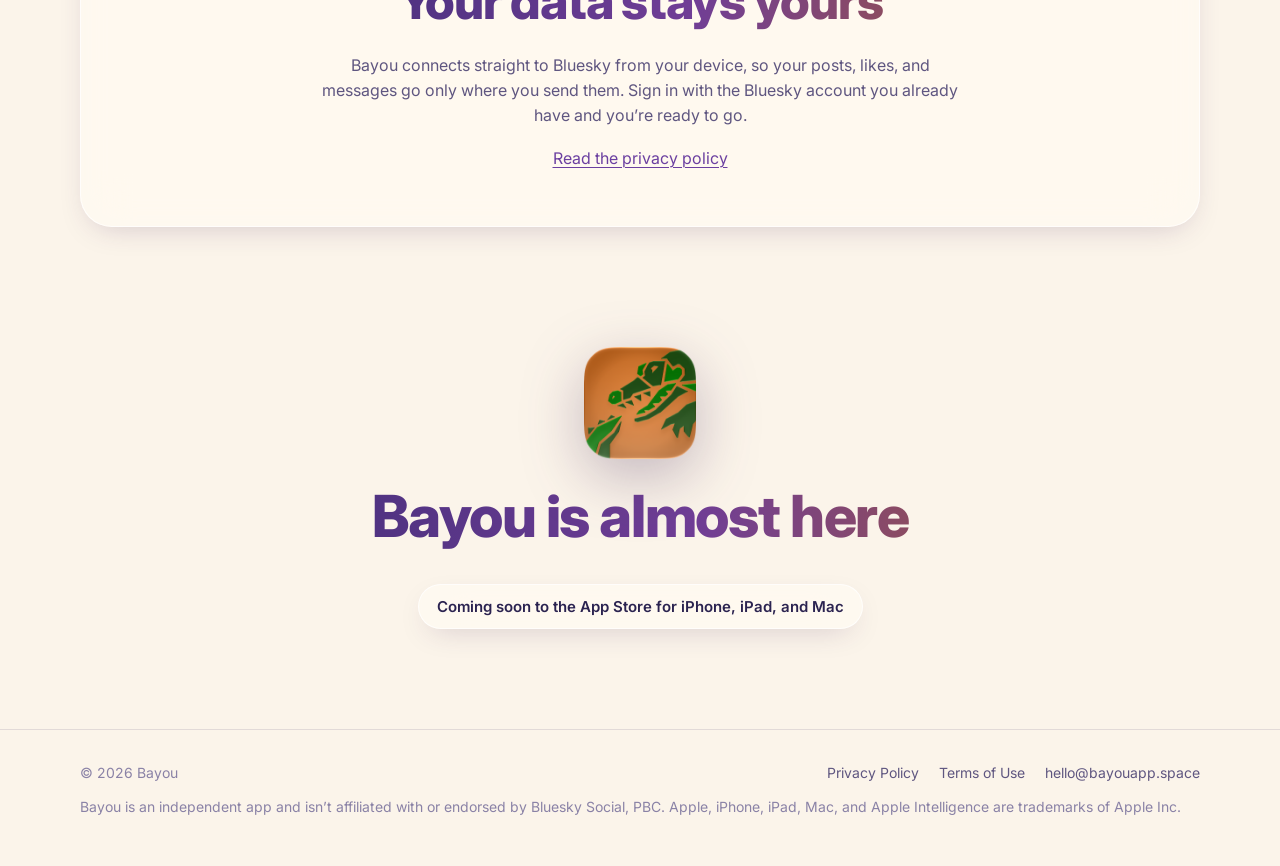
==== commit 8d36ca01: "Use the new app icon and its orange in the headlines Regenerated assets from the Bayou repo's site_a" ====
--- a/index.html
+++ b/index.html
@@ -163,7 +163,7 @@
 
     <section class="closing">
       <div class="wrap">
-        <img src="assets/icon-512.png" alt="The Bayou app icon: a crocodile on an orange background." width="112" height="112" loading="lazy">
+        <img src="assets/icon-512.png" alt="The Bayou app icon: a green, angular crocodile on an orange background." width="112" height="112" loading="lazy">
         <h2 class="headline">Bayou is almost here</h2>
         <span class="pill glass">Coming soon to the App Store for iPhone, iPad, and Mac</span>
       </div>
--- a/styles.css
+++ b/styles.css
@@ -1,8 +1,8 @@
 /* Bayou — bayouapp.space
    The look follows the App Store screenshots: layered, softly shadowed
    backgrounds in the spirit of OS 27, frosted glass surfaces, and
-   headlines filled with a gradient. Colors follow the visitor's system
-   appearance. */
+   headlines filled with a gradient that ends on the app icon's orange.
+   Colors follow the visitor's system appearance. */
 
 :root {
   --bg: #fbf4ea;
@@ -15,7 +15,7 @@
   --rule: rgba(43, 35, 80, 0.12);
   --shadow: 0 30px 60px -20px rgba(70, 40, 90, 0.35), 0 12px 24px -12px rgba(70, 40, 90, 0.2);
   --glass-shadow: 0 10px 30px -12px rgba(70, 40, 90, 0.25);
-  --headline: linear-gradient(90deg, #342870 0%, #703e96 55%, #b06234 100%);
+  --headline: linear-gradient(90deg, #342870 0%, #703e96 55%, #b05d1c 100%);
   --accent: #6b3fa0;
   --hero-bg: url("assets/bg-light.jpg");
   color-scheme: light;
@@ -33,7 +33,7 @@
     --rule: rgba(242, 238, 250, 0.12);
     --shadow: 0 30px 60px -20px rgba(0, 0, 0, 0.7), 0 12px 24px -12px rgba(0, 0, 0, 0.5);
     --glass-shadow: 0 10px 30px -12px rgba(0, 0, 0, 0.6);
-    --headline: linear-gradient(90deg, #ffffff 0%, #d6ccfc 55%, #aac4f2 100%);
+    --headline: linear-gradient(90deg, #ffffff 0%, #d6ccfc 55%, #f6be8c 100%);
     --accent: #b8a8f5;
     --hero-bg: url("assets/bg-dark.jpg");
     color-scheme: dark;
@@ -90,6 +90,9 @@
   line-height: 1.08;
   font-weight: 800;
   text-wrap: balance;
+  /* background-clip only paints inside the box, and at this line height
+     descenders (the g in "good") hang below it. */
+  padding-bottom: 0.14em;
 }
 
 .glass {
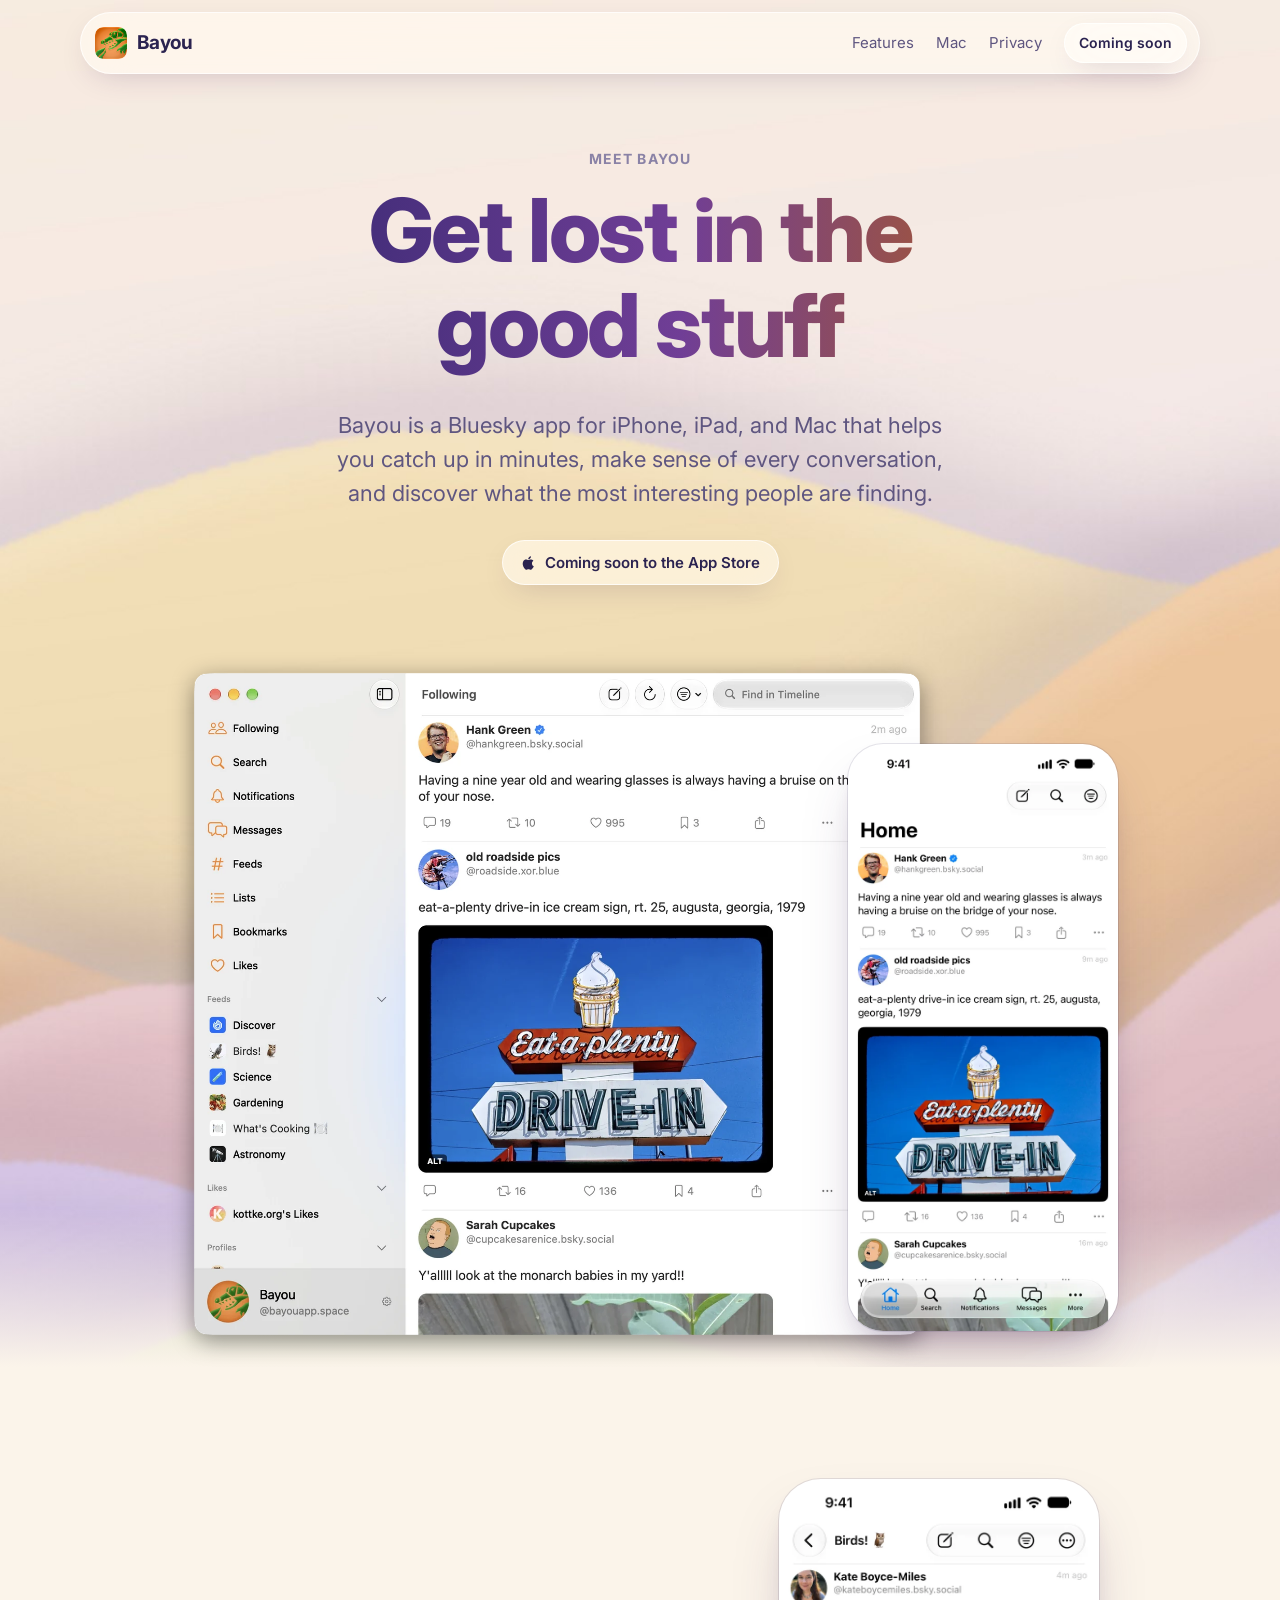
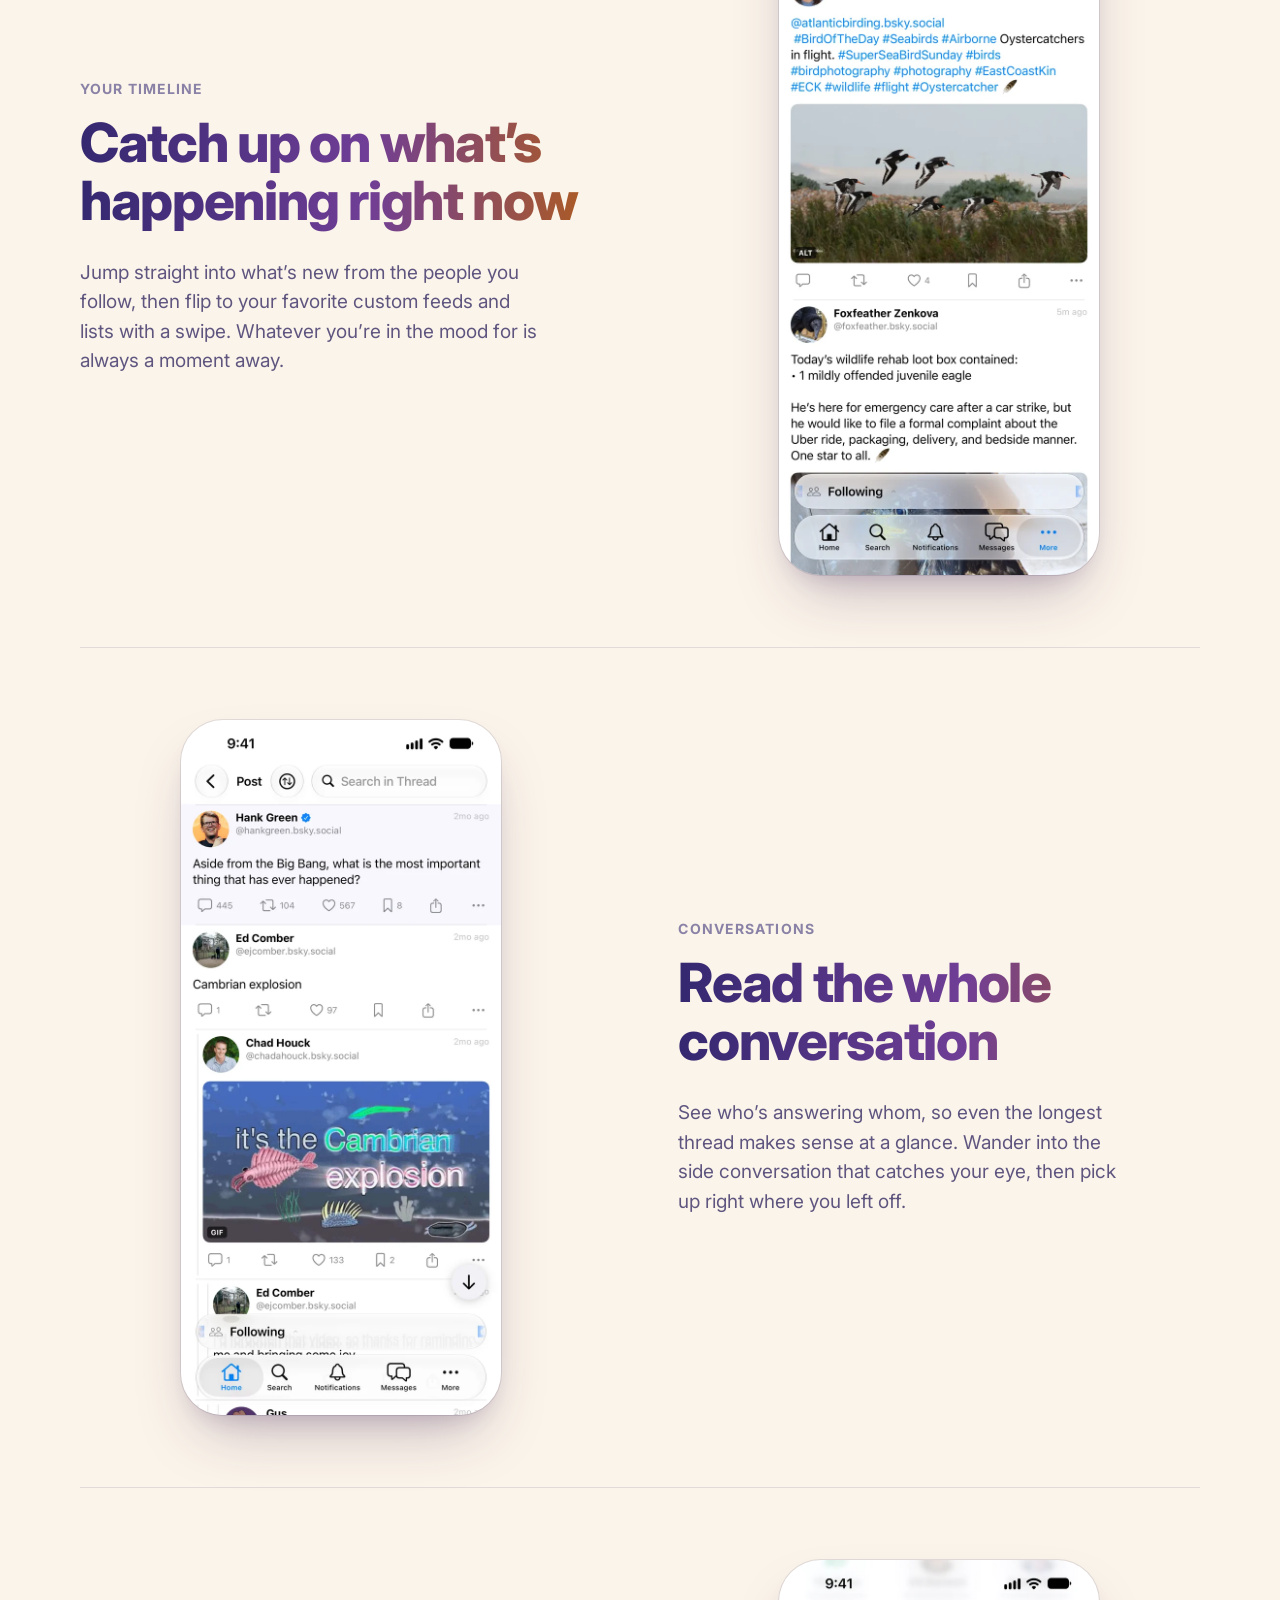
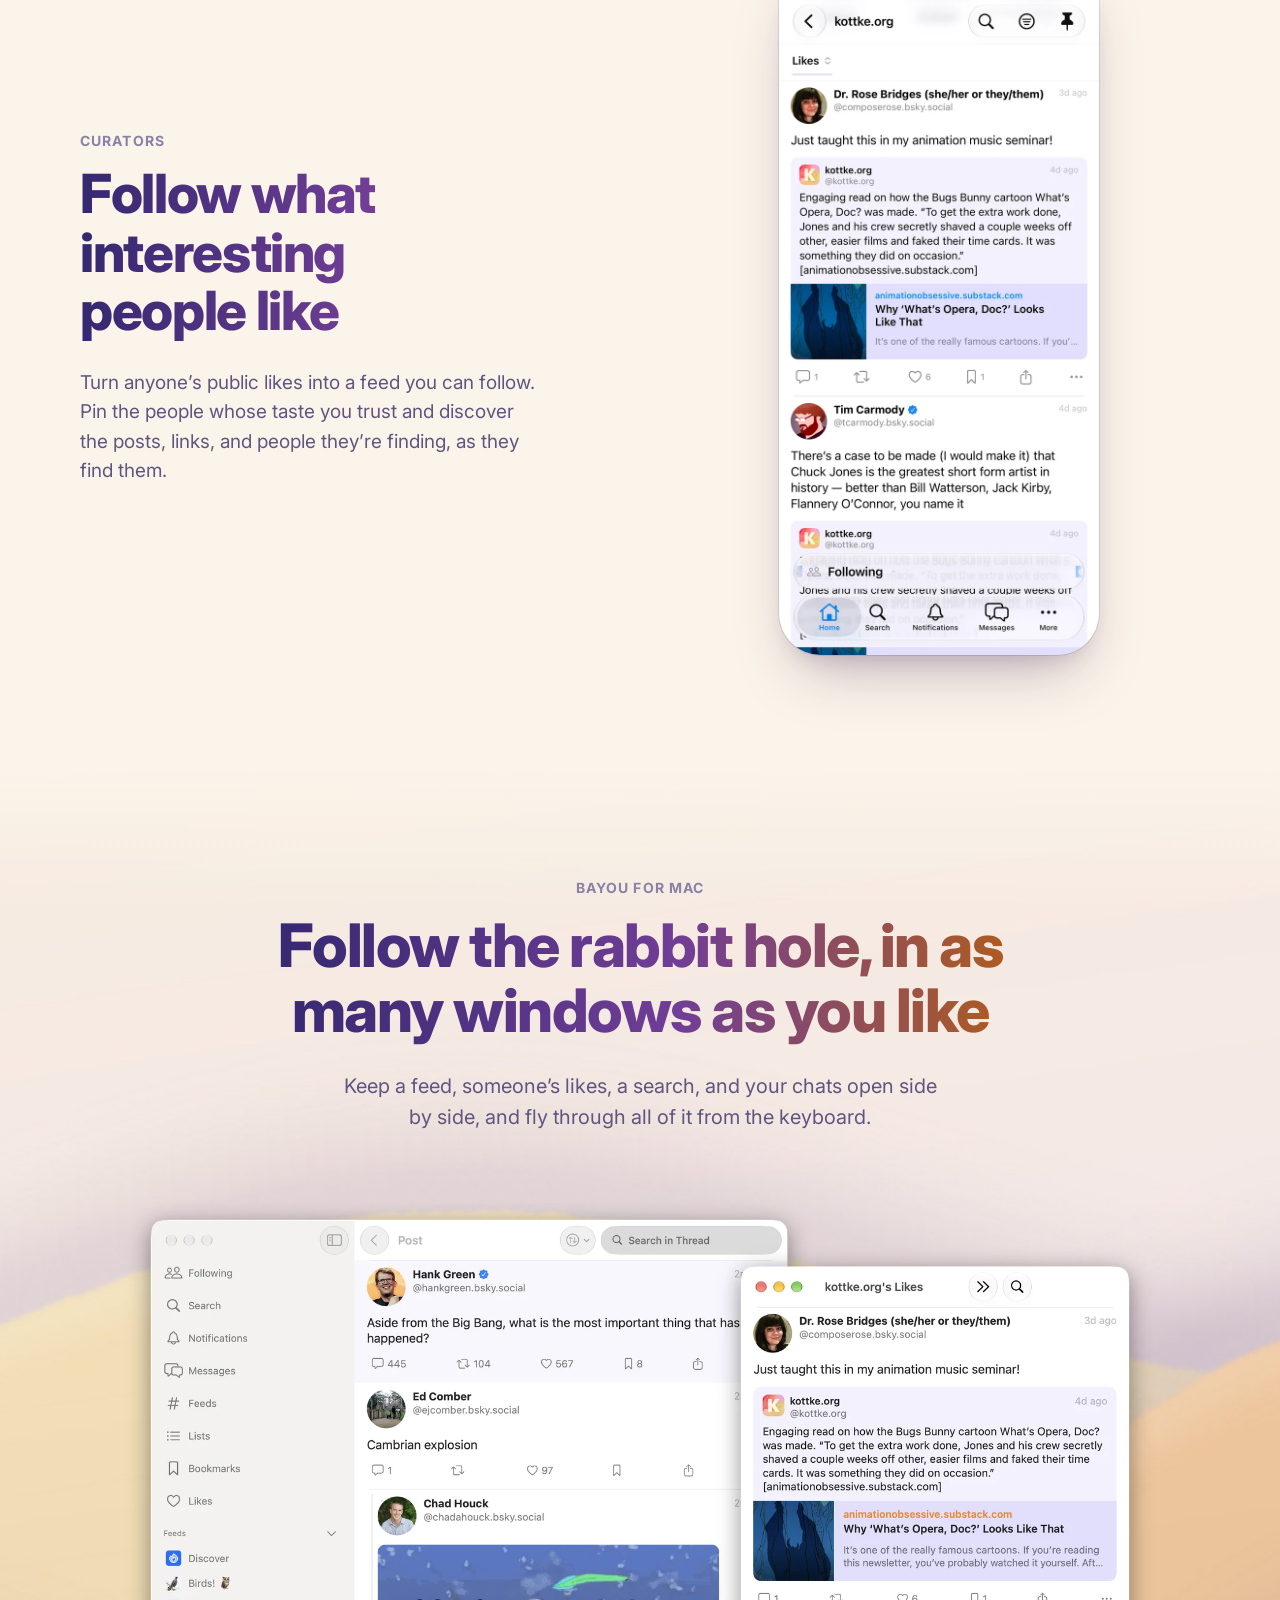
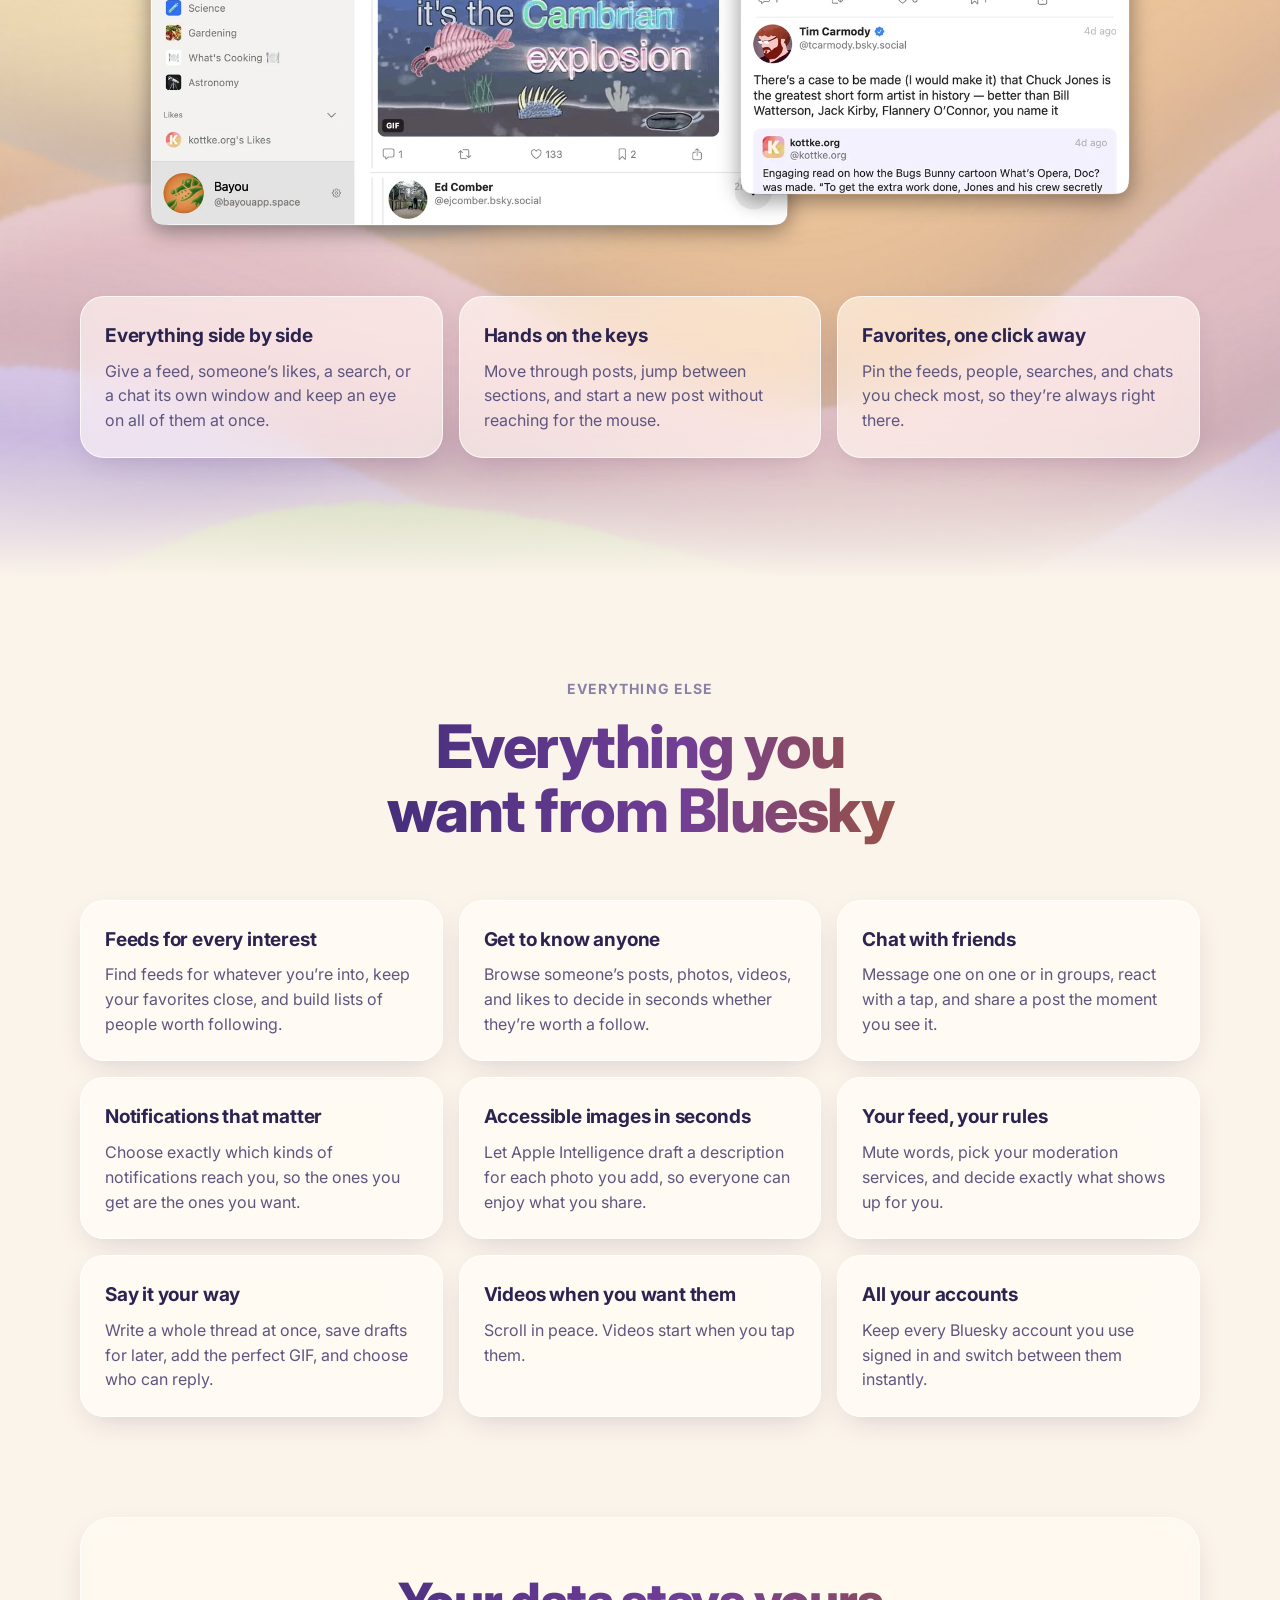
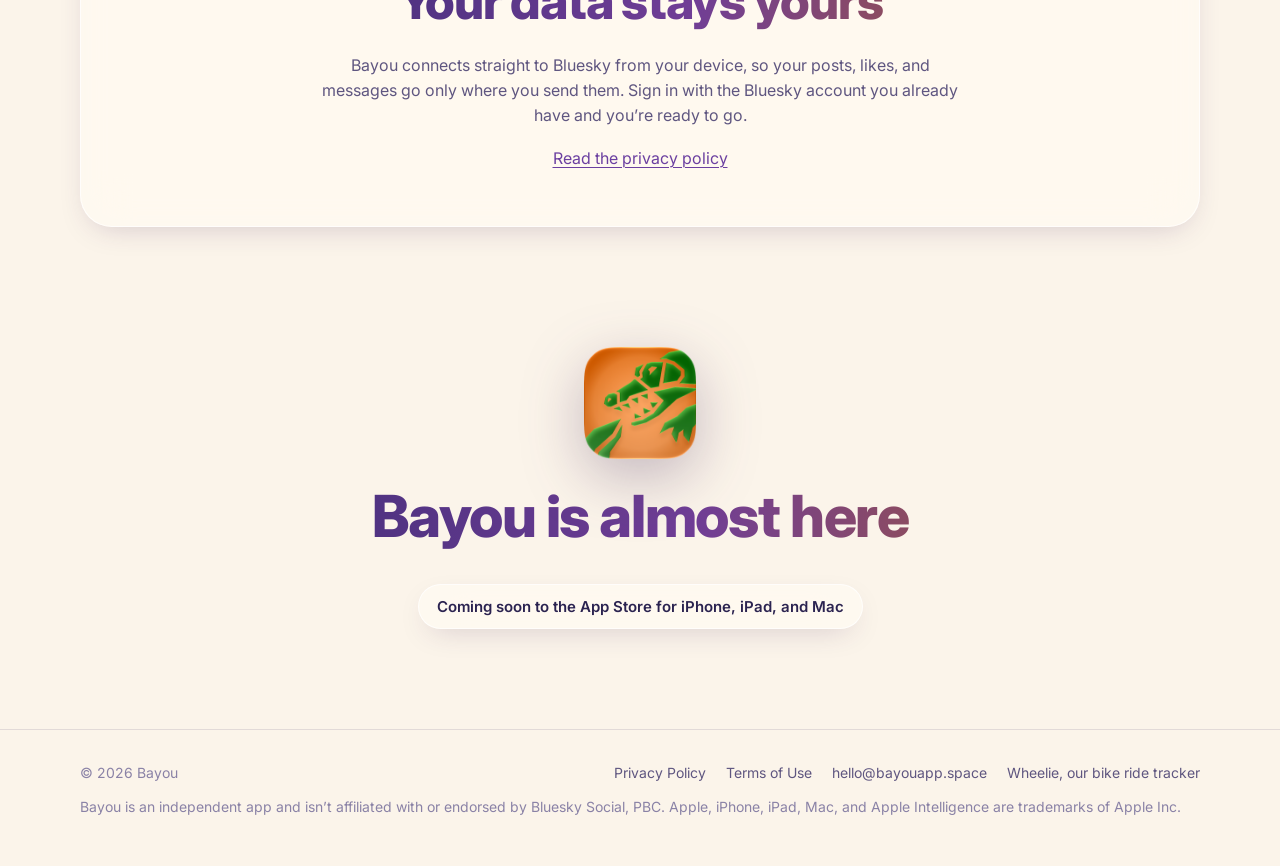
==== commit 2c087abb: "Link to Wheelie in the footer Co-Authored-By: Claude Opus 5.5 <noreply@anthropic.com>" ====
--- a/index.html
+++ b/index.html
@@ -177,6 +177,7 @@
         <a href="privacy.html">Privacy Policy</a>
         <a href="terms.html">Terms of Use</a>
         <a href="mailto:hello@bayouapp.space">hello@bayouapp.space</a>
+        <a href="https://wheelieapp.com">Wheelie, our bike ride tracker</a>
       </nav>
       <p class="fine">Bayou is an independent app and isn’t affiliated with or endorsed by Bluesky Social, PBC. Apple, iPhone, iPad, Mac, and Apple Intelligence are trademarks of Apple Inc.</p>
     </div>
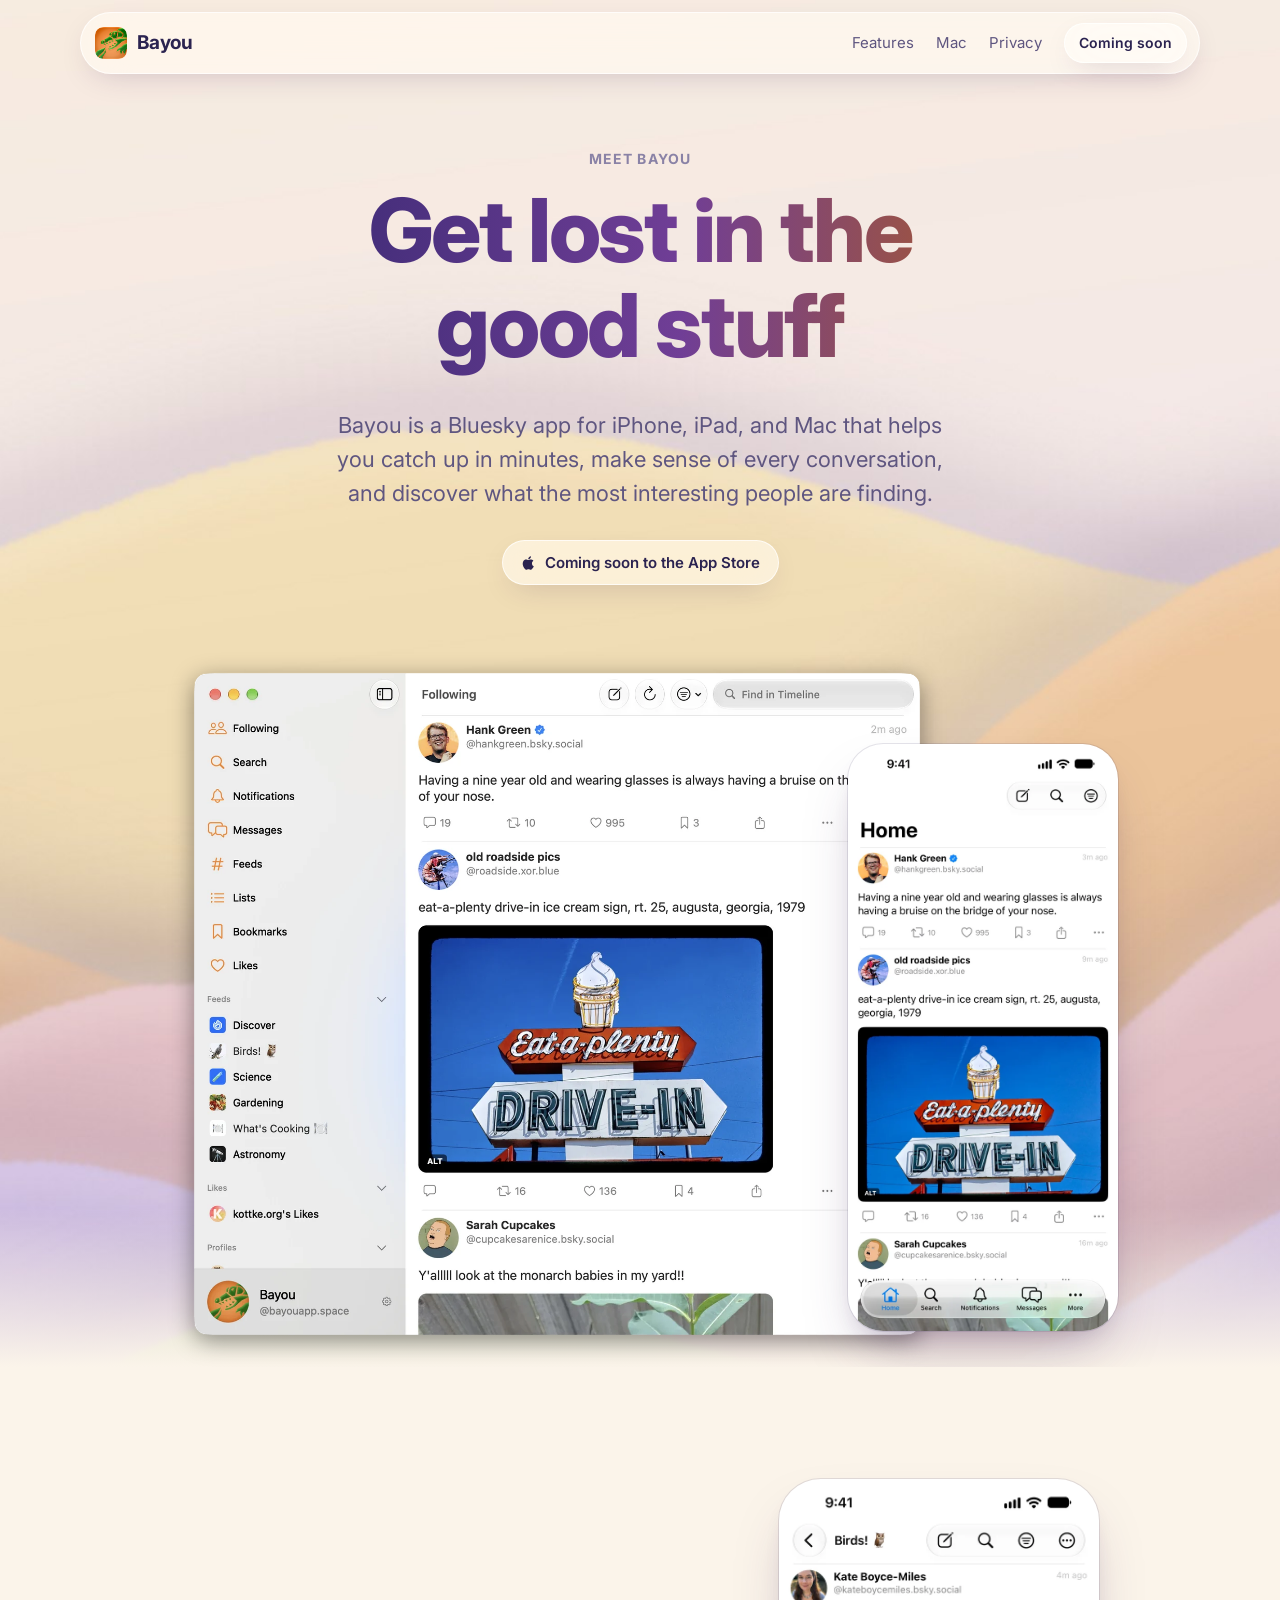
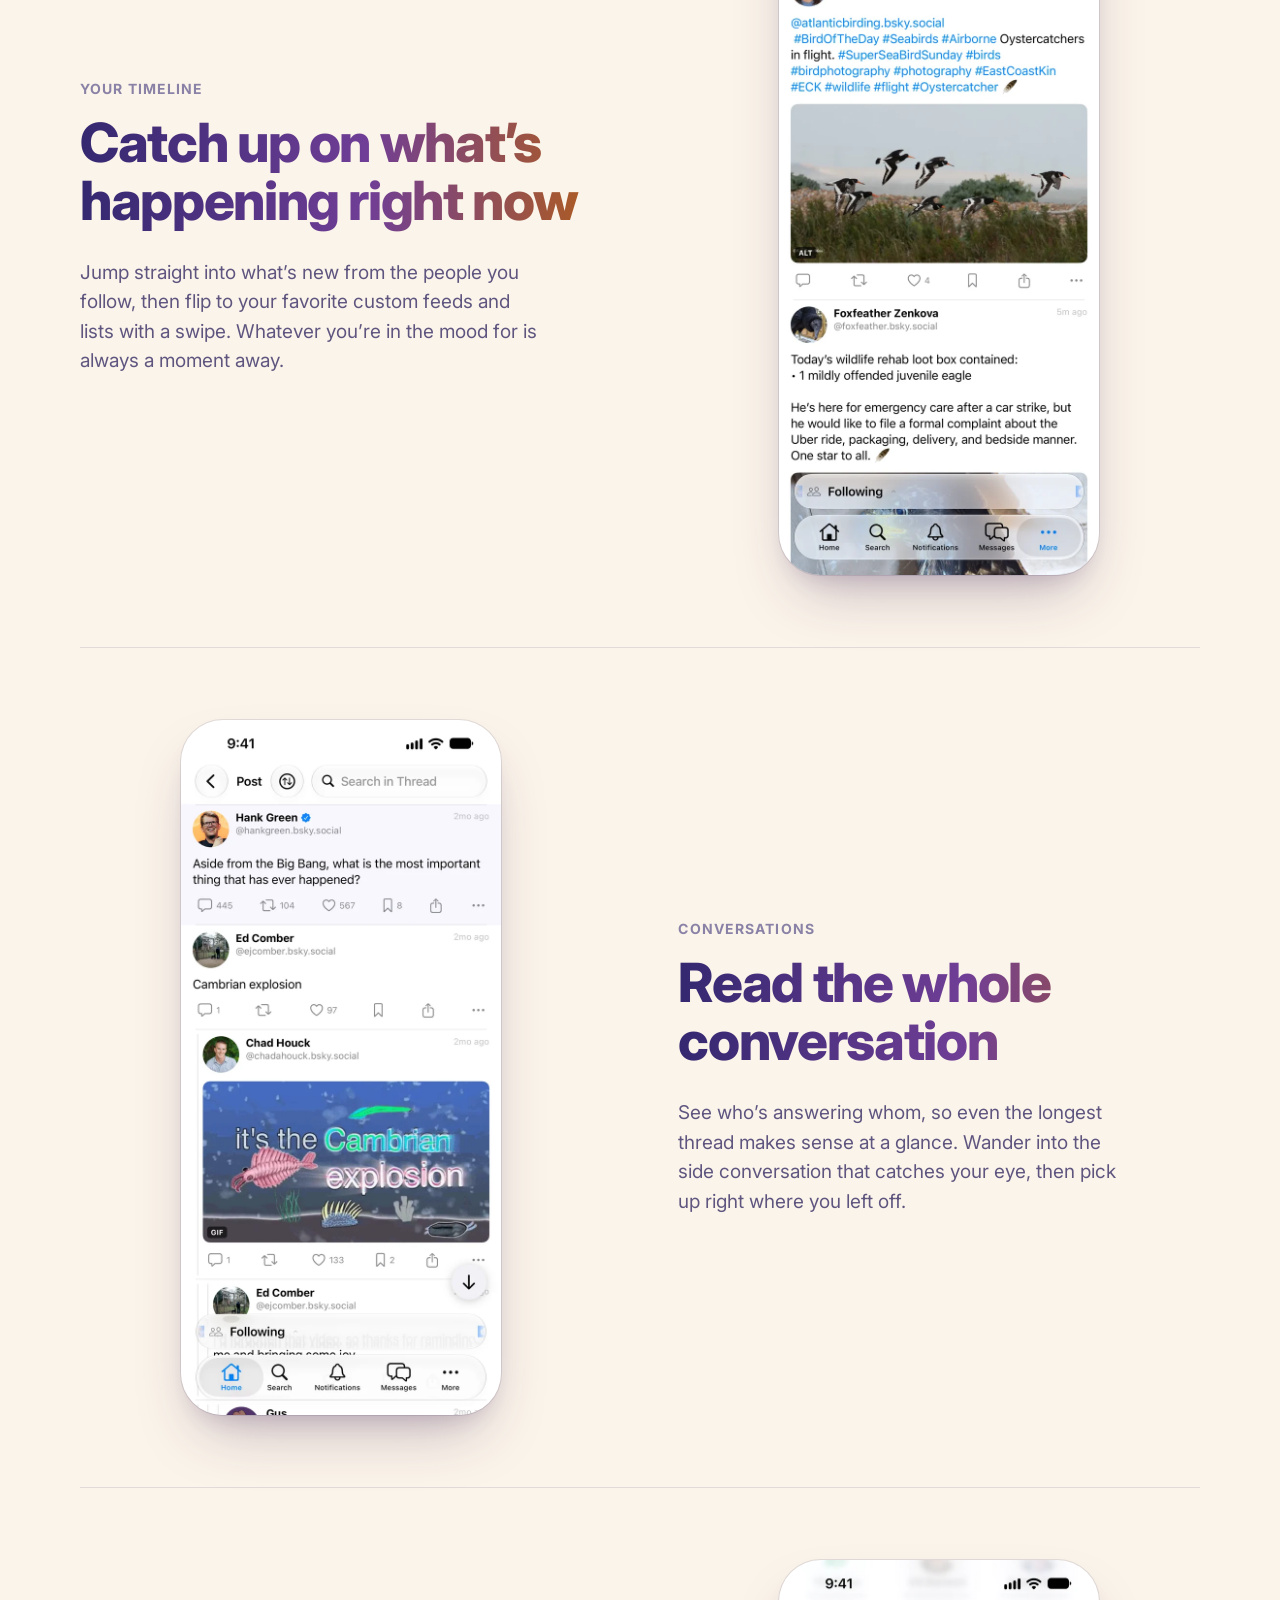
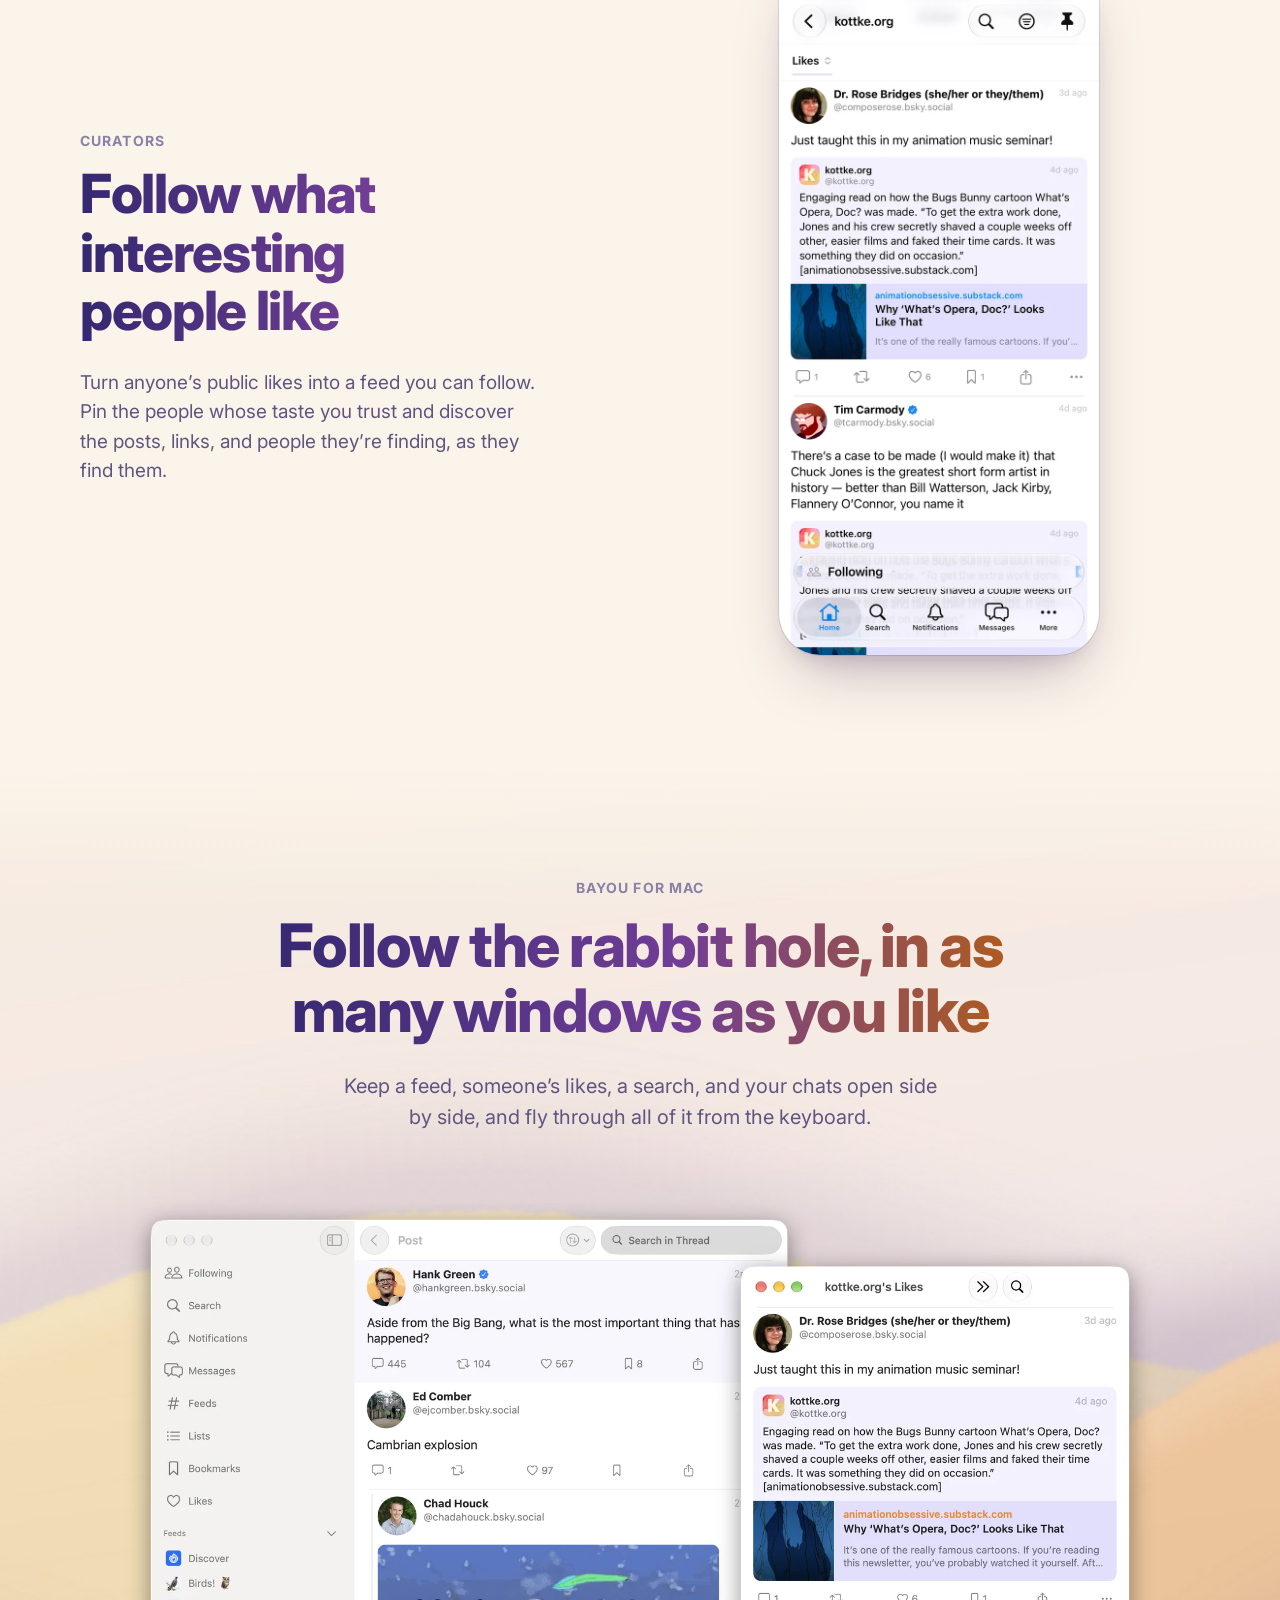
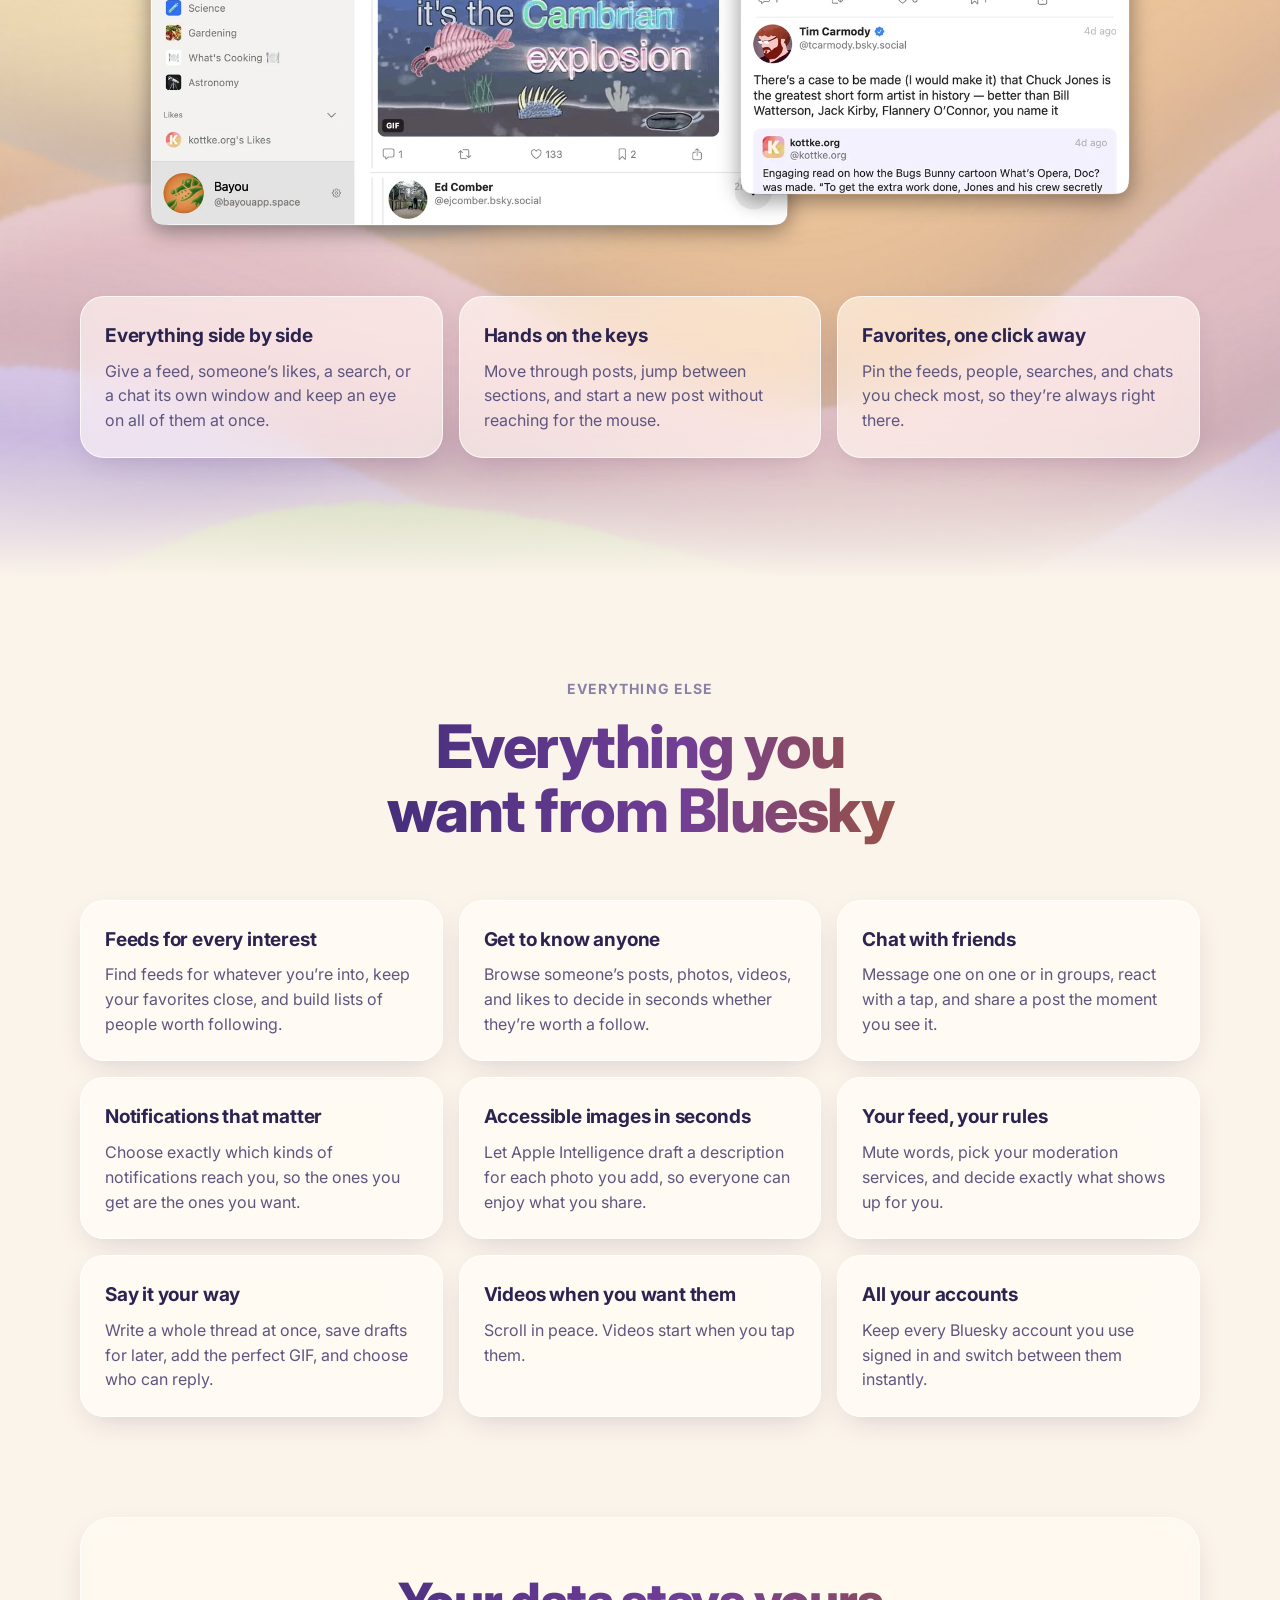
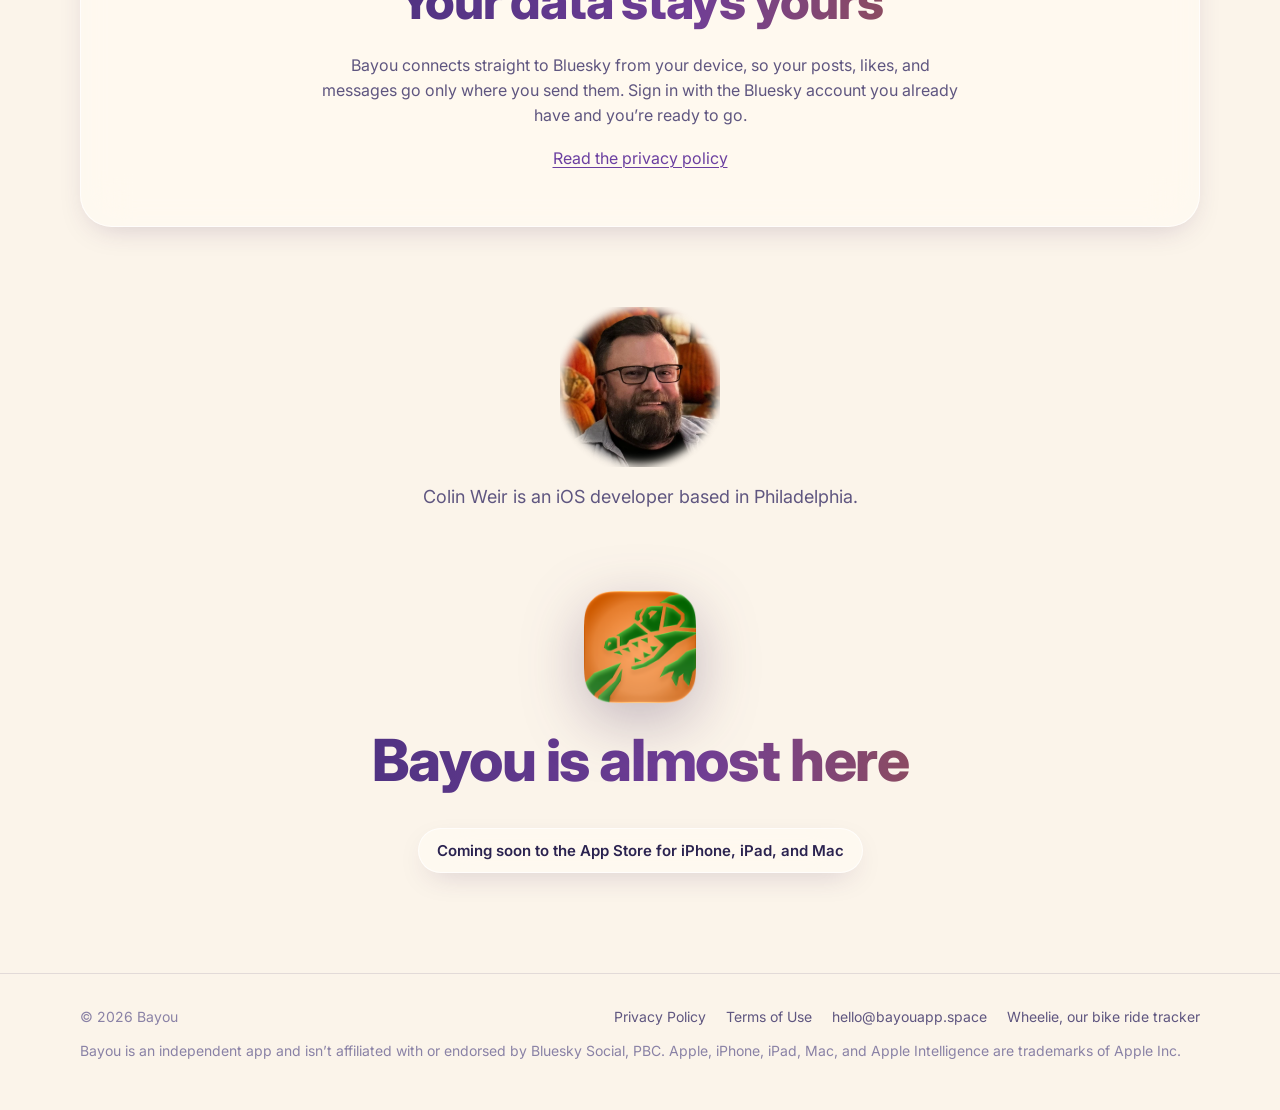
==== commit ddd679b5: "Add a photo of Colin and a line about him Co-Authored-By: Claude Opus 5.5 <noreply@anthropic.com>" ====
--- a/index.html
+++ b/index.html
@@ -161,6 +161,13 @@
       </div>
     </section>
 
+    <section class="maker">
+      <div class="wrap">
+        <img src="assets/colin.webp" alt="Colin Weir, smiling, with pumpkins behind him." width="160" height="160" loading="lazy">
+        <p>Colin Weir is an iOS developer based in Philadelphia.</p>
+      </div>
+    </section>
+
     <section class="closing">
       <div class="wrap">
         <img src="assets/icon-512.png" alt="The Bayou app icon: a green, angular crocodile on an orange background." width="112" height="112" loading="lazy">
--- a/styles.css
+++ b/styles.css
@@ -433,6 +433,24 @@
   color: var(--text-secondary);
 }
 
+/* Maker */
+
+.maker {
+  padding: 40px 0 0;
+  text-align: center;
+}
+
+.maker img {
+  width: 160px;
+  height: 160px;
+  margin: 0 auto 16px;
+}
+
+.maker p {
+  margin: 0;
+  color: var(--text-secondary);
+}
+
 /* Closing call to action */
 
 .closing {
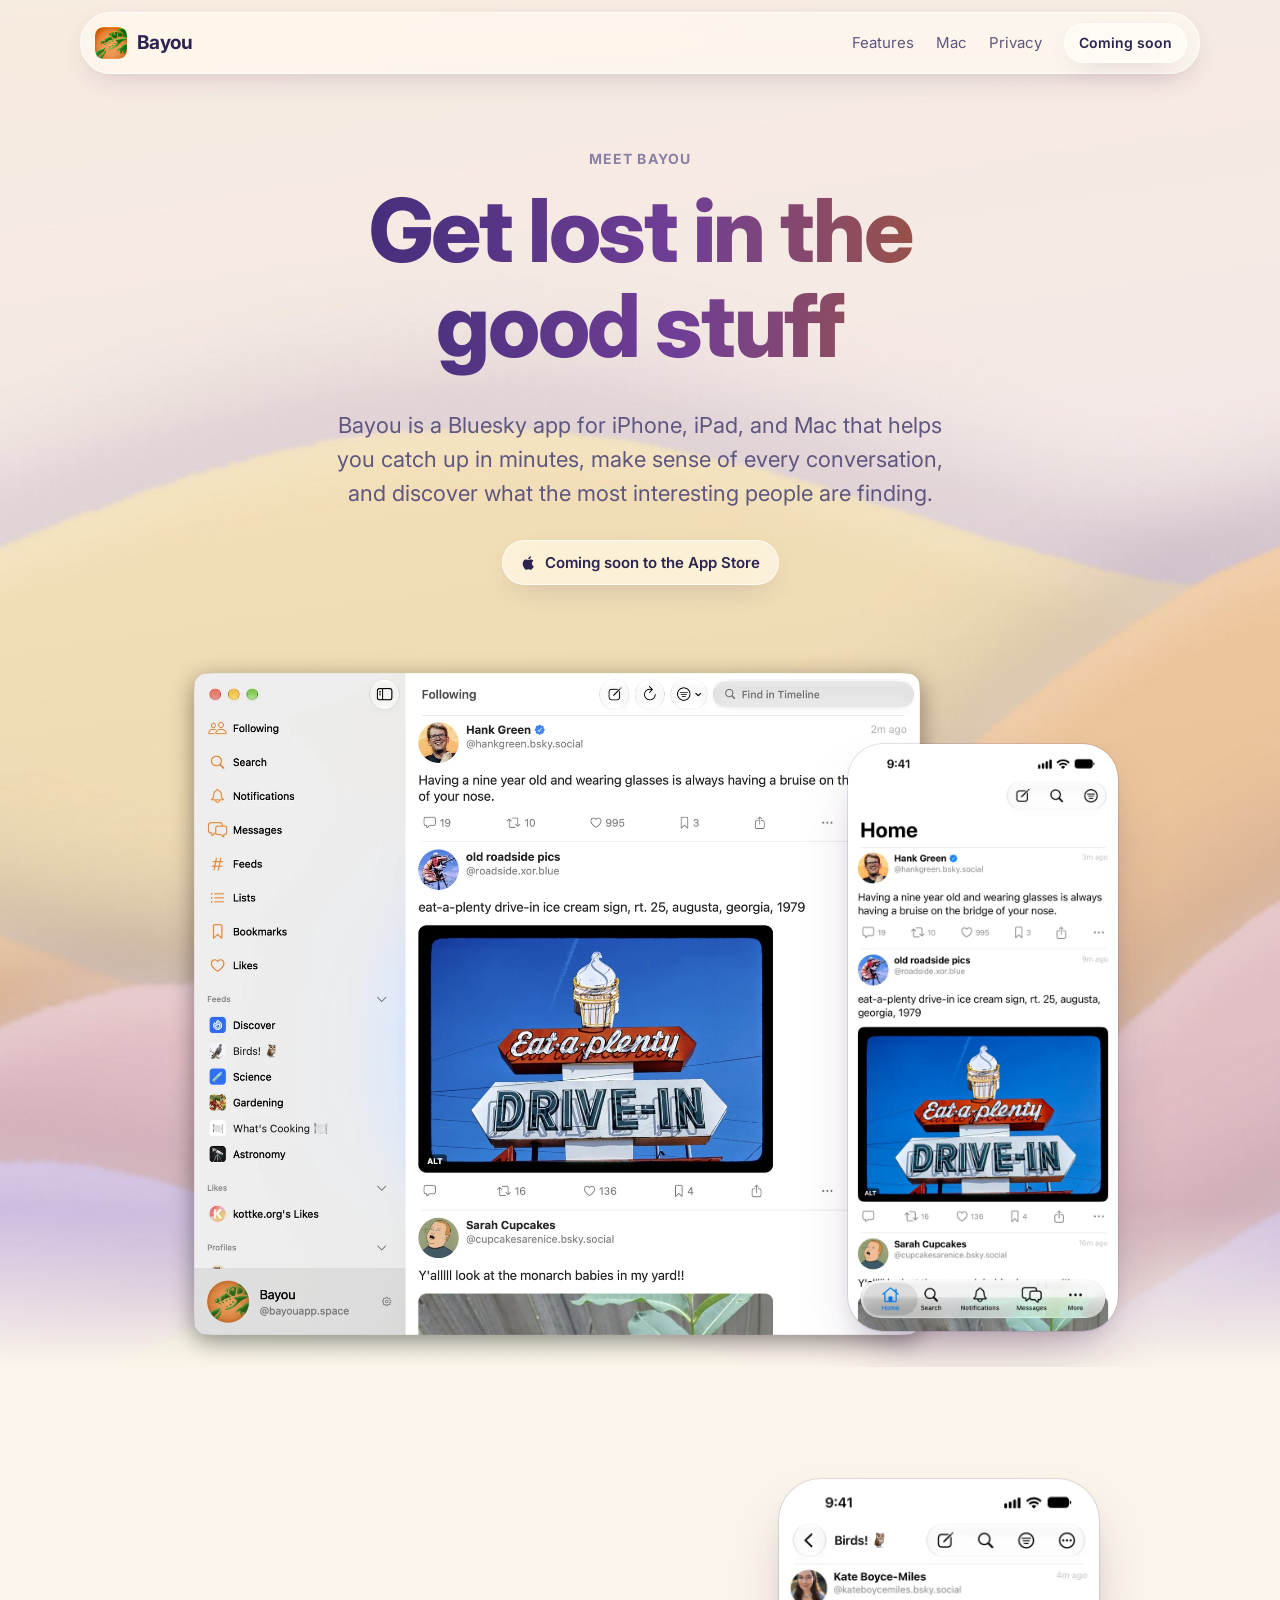
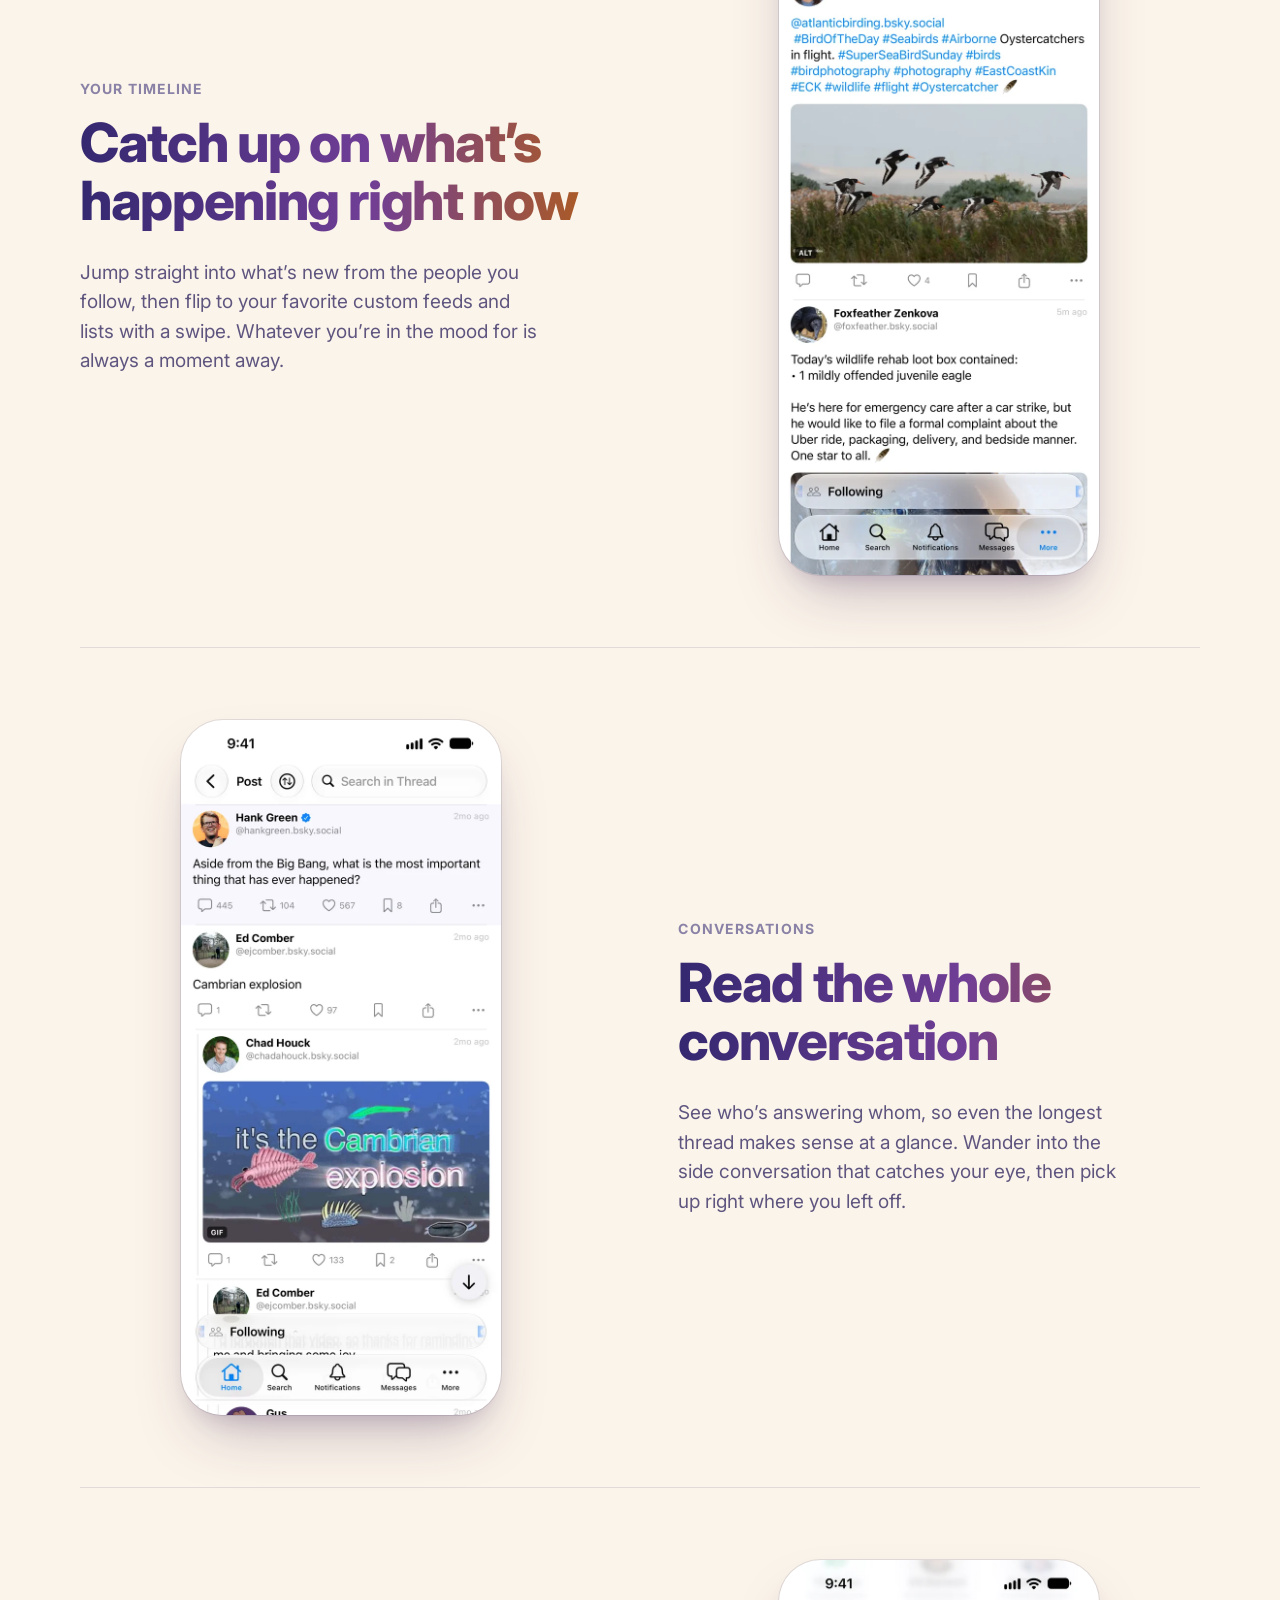
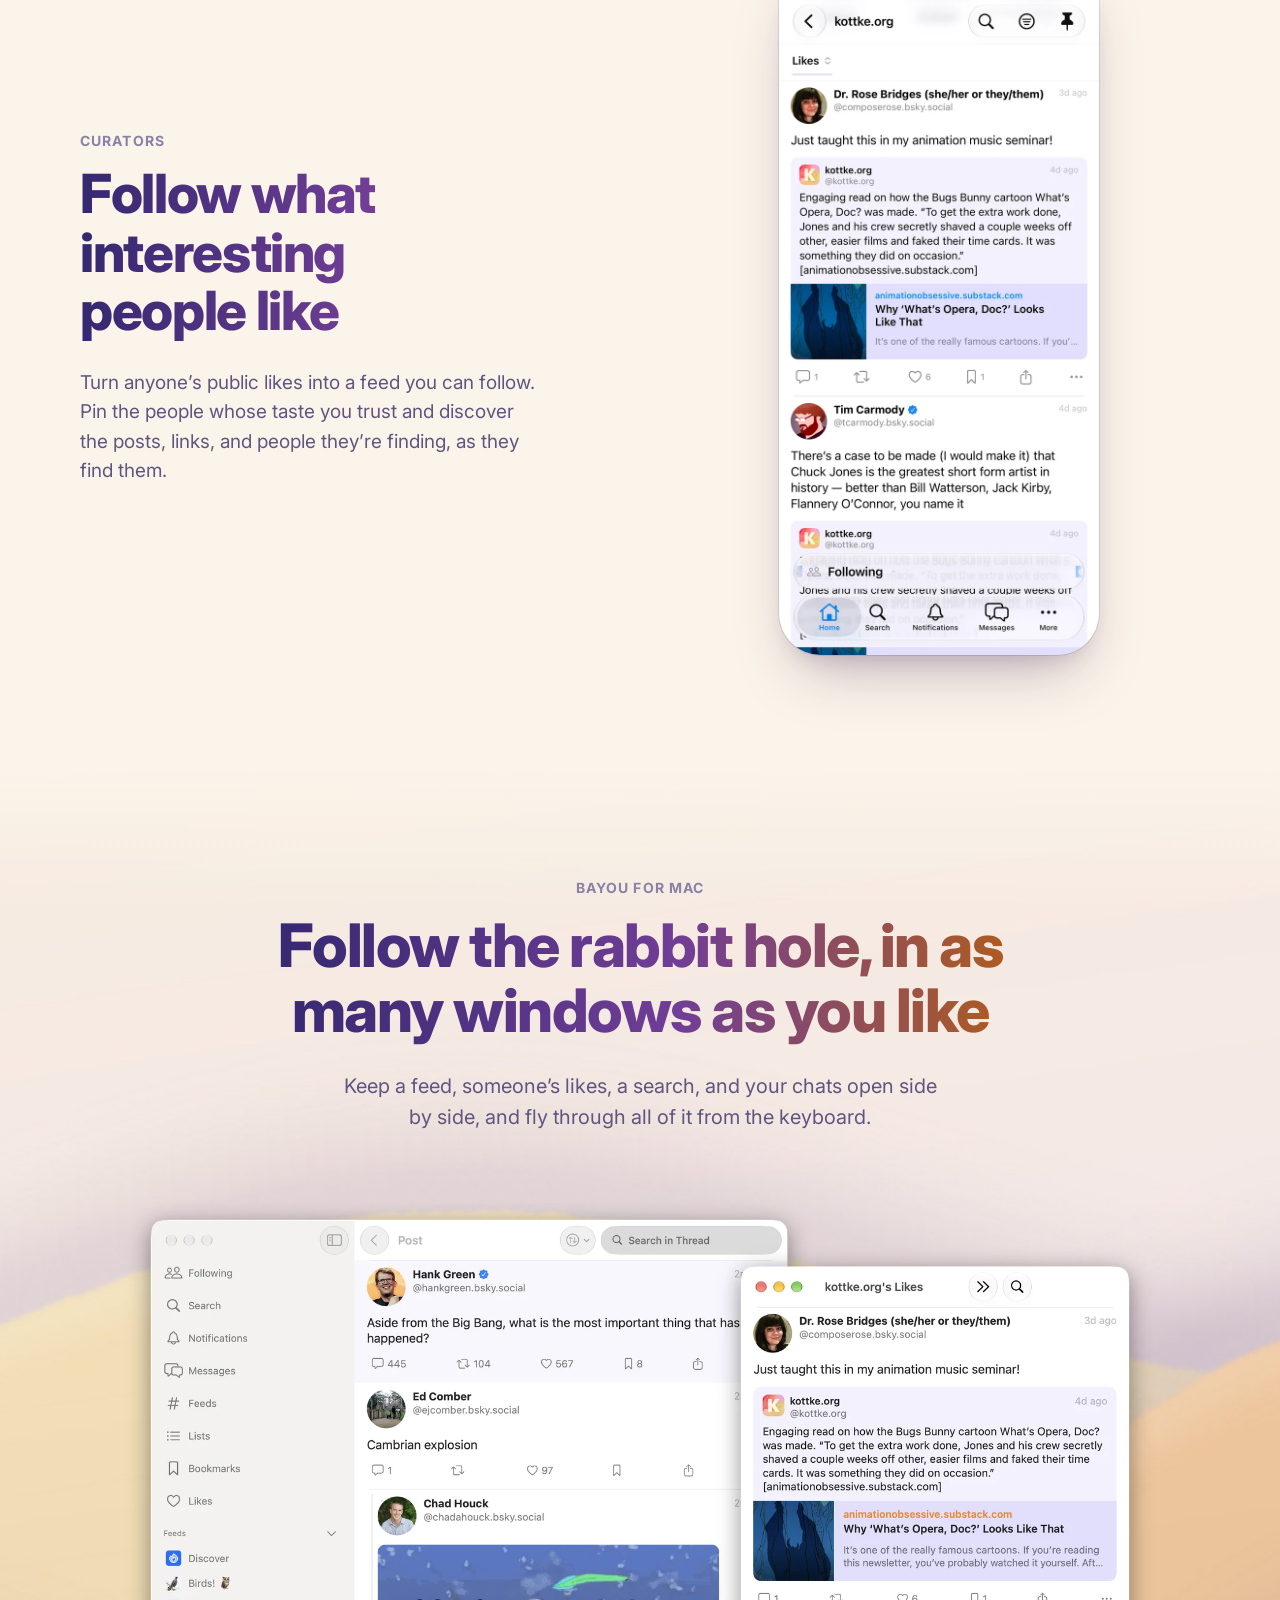
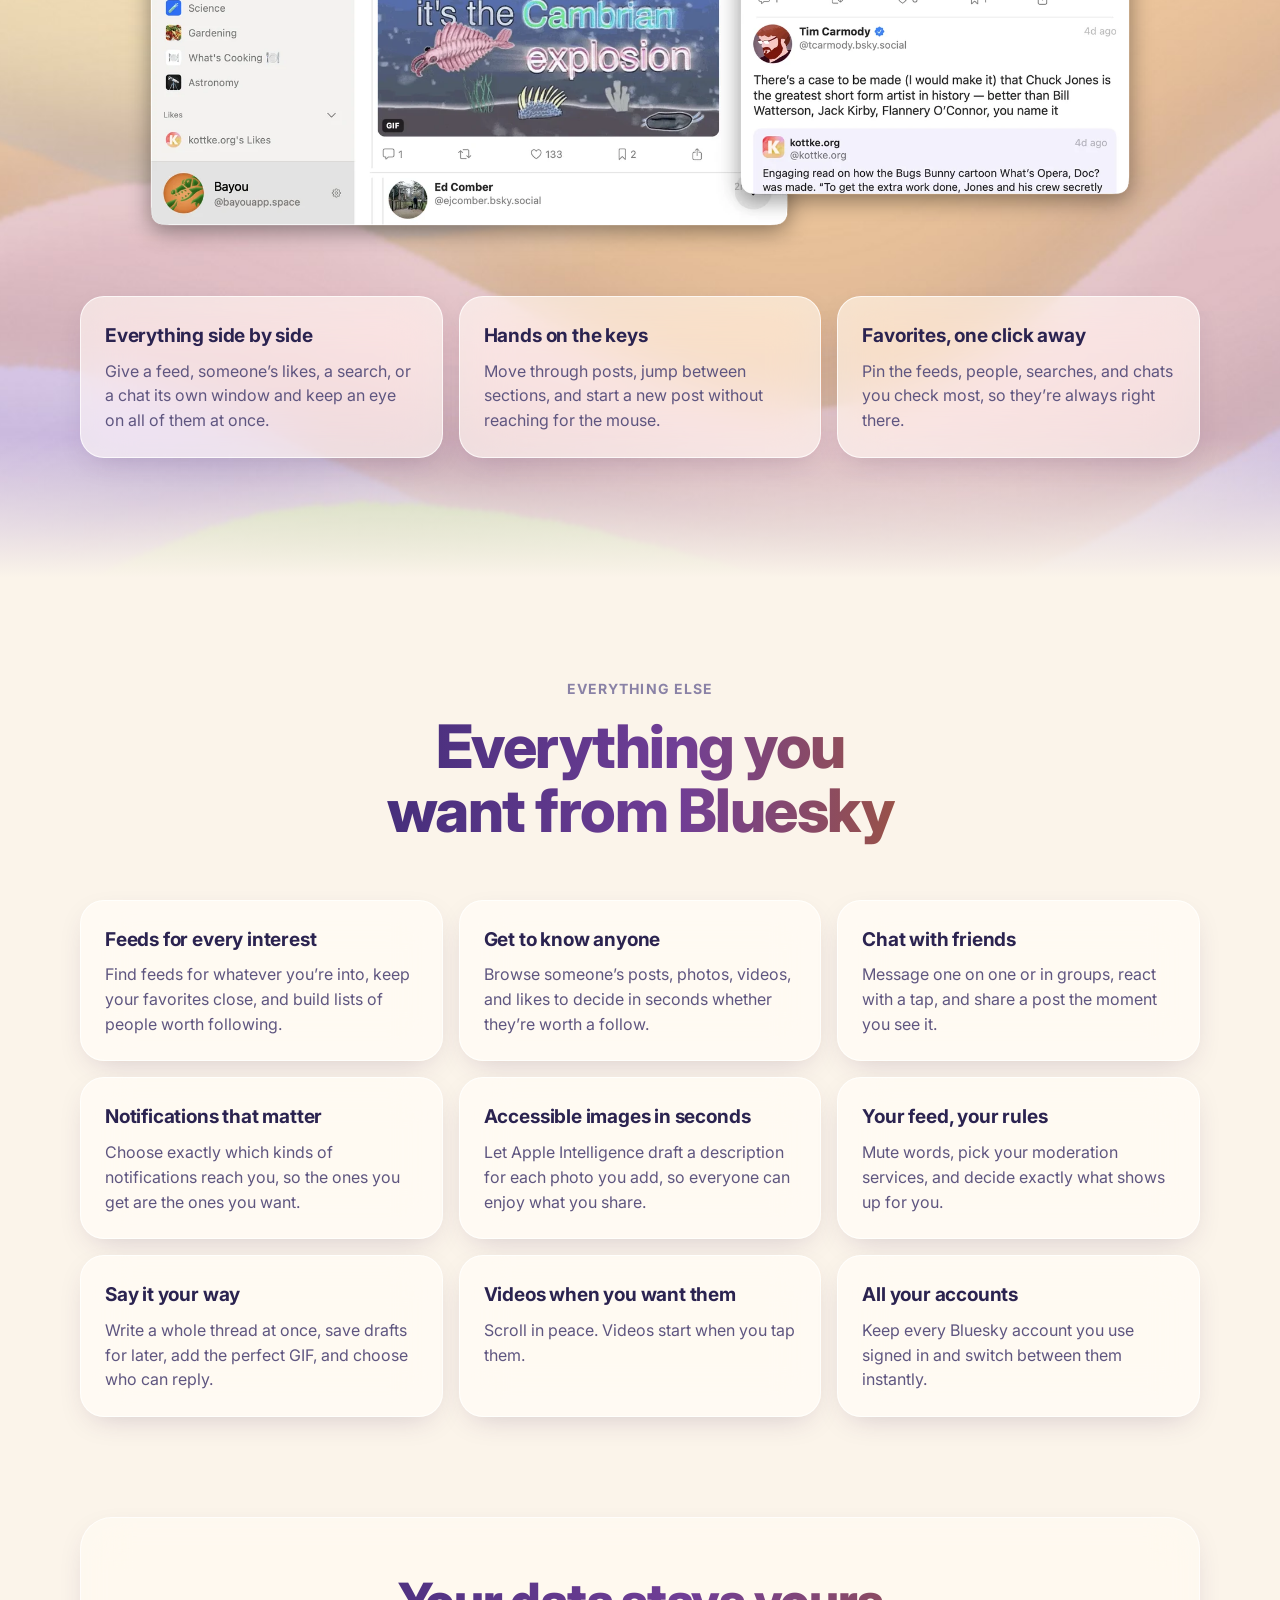
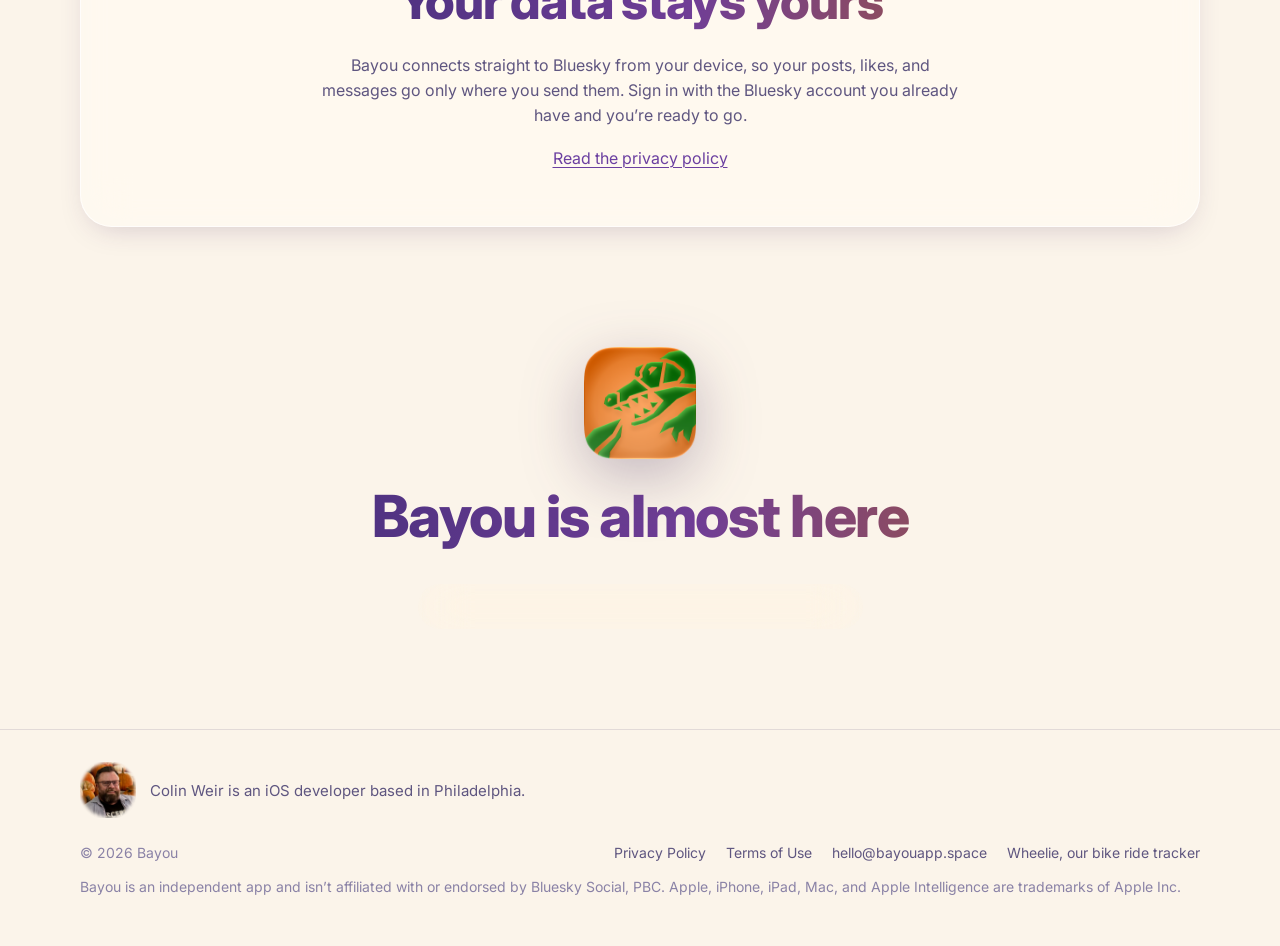
==== commit f06c862b: "Move Colin's photo into the footer and link it to colinsent.me Co-Authored-By: Claude Opus 5.5 <nore" ====
--- a/index.html
+++ b/index.html
@@ -161,13 +161,6 @@
       </div>
     </section>
 
-    <section class="maker">
-      <div class="wrap">
-        <img src="assets/colin.webp" alt="Colin Weir, smiling, with pumpkins behind him." width="160" height="160" loading="lazy">
-        <p>Colin Weir is an iOS developer based in Philadelphia.</p>
-      </div>
-    </section>
-
     <section class="closing">
       <div class="wrap">
         <img src="assets/icon-512.png" alt="The Bayou app icon: a green, angular crocodile on an orange background." width="112" height="112" loading="lazy">
@@ -179,6 +172,7 @@
 
   <footer class="footer">
     <div class="wrap">
+      <a class="maker" href="https://colinsent.me"><img src="assets/colin.webp" alt="Colin Weir, smiling, with pumpkins behind him." width="56" height="56" loading="lazy"><p>Colin Weir is an iOS developer based in Philadelphia.</p></a>
       <span>© 2026 Bayou</span>
       <nav aria-label="Footer">
         <a href="privacy.html">Privacy Policy</a>
--- a/styles.css
+++ b/styles.css
@@ -433,24 +433,6 @@
   color: var(--text-secondary);
 }
 
-/* Maker */
-
-.maker {
-  padding: 40px 0 0;
-  text-align: center;
-}
-
-.maker img {
-  width: 160px;
-  height: 160px;
-  margin: 0 auto 16px;
-}
-
-.maker p {
-  margin: 0;
-  color: var(--text-secondary);
-}
-
 /* Closing call to action */
 
 .closing {
@@ -472,6 +454,37 @@
 
 .closing .pill {
   margin-top: 28px;
+}
+
+/* Maker (footer) */
+
+.maker {
+  flex-basis: 100%;
+  display: flex;
+  align-items: center;
+  gap: 14px;
+  margin-bottom: 12px;
+  font-size: 15px;
+  color: var(--text-secondary);
+}
+
+.maker img {
+  width: 56px;
+  height: 56px;
+  flex: none;
+}
+
+.maker p {
+  margin: 0;
+}
+
+/* The footer's link colors would otherwise apply */
+.footer .maker {
+  color: var(--text-secondary);
+}
+
+.footer .maker:hover {
+  color: var(--text);
 }
 
 /* Footer */
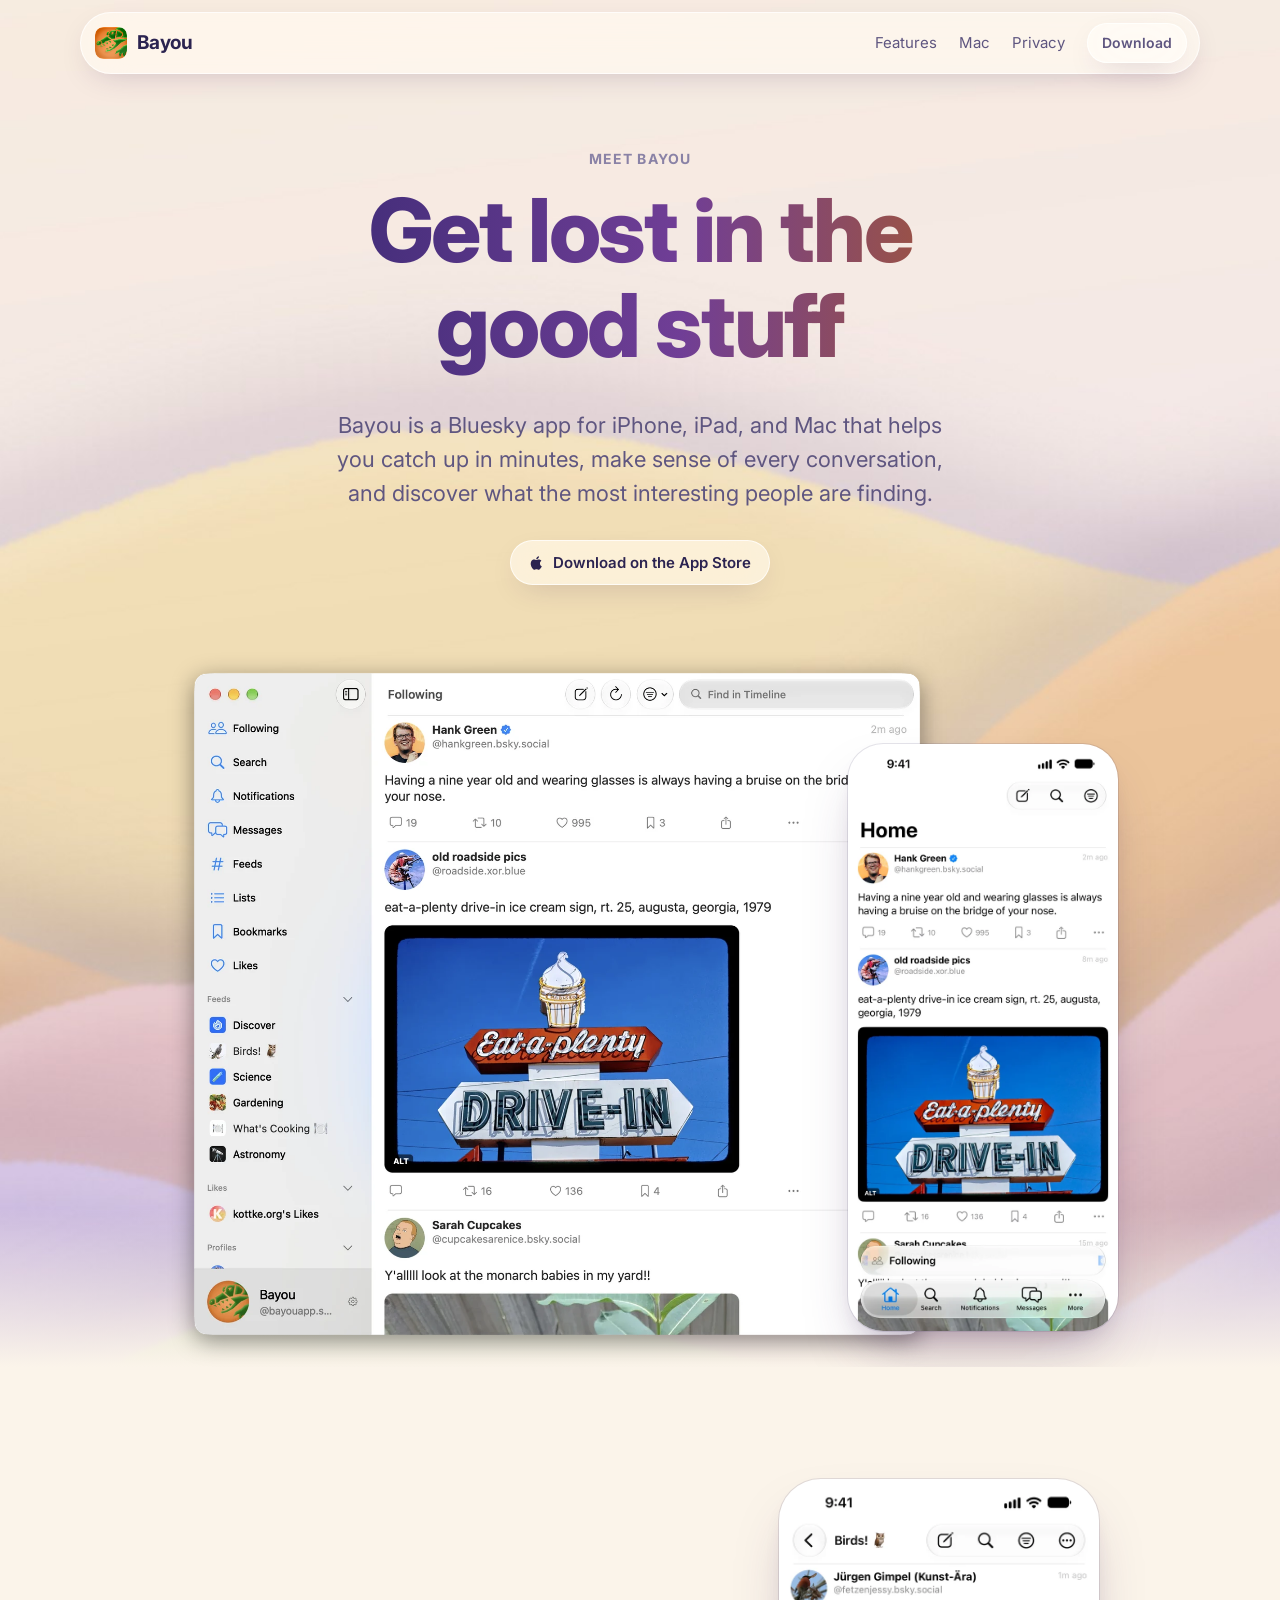
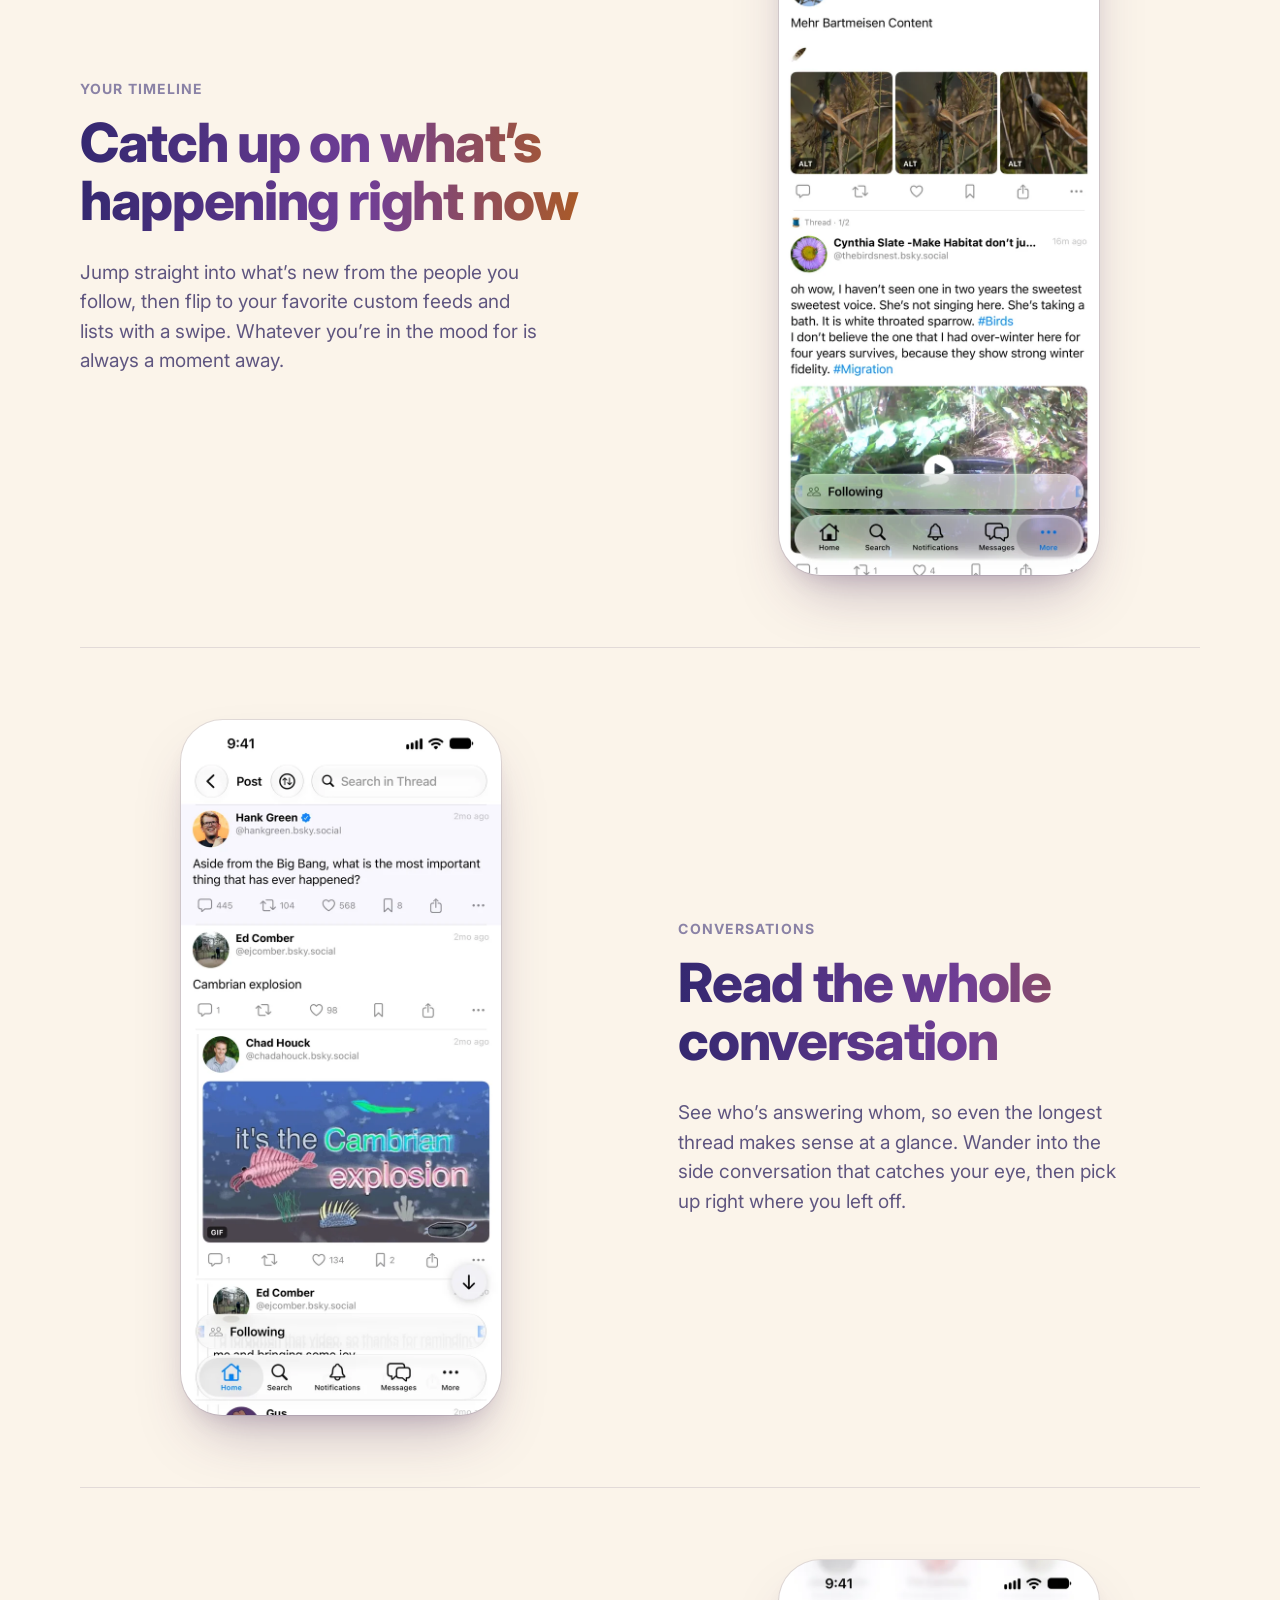
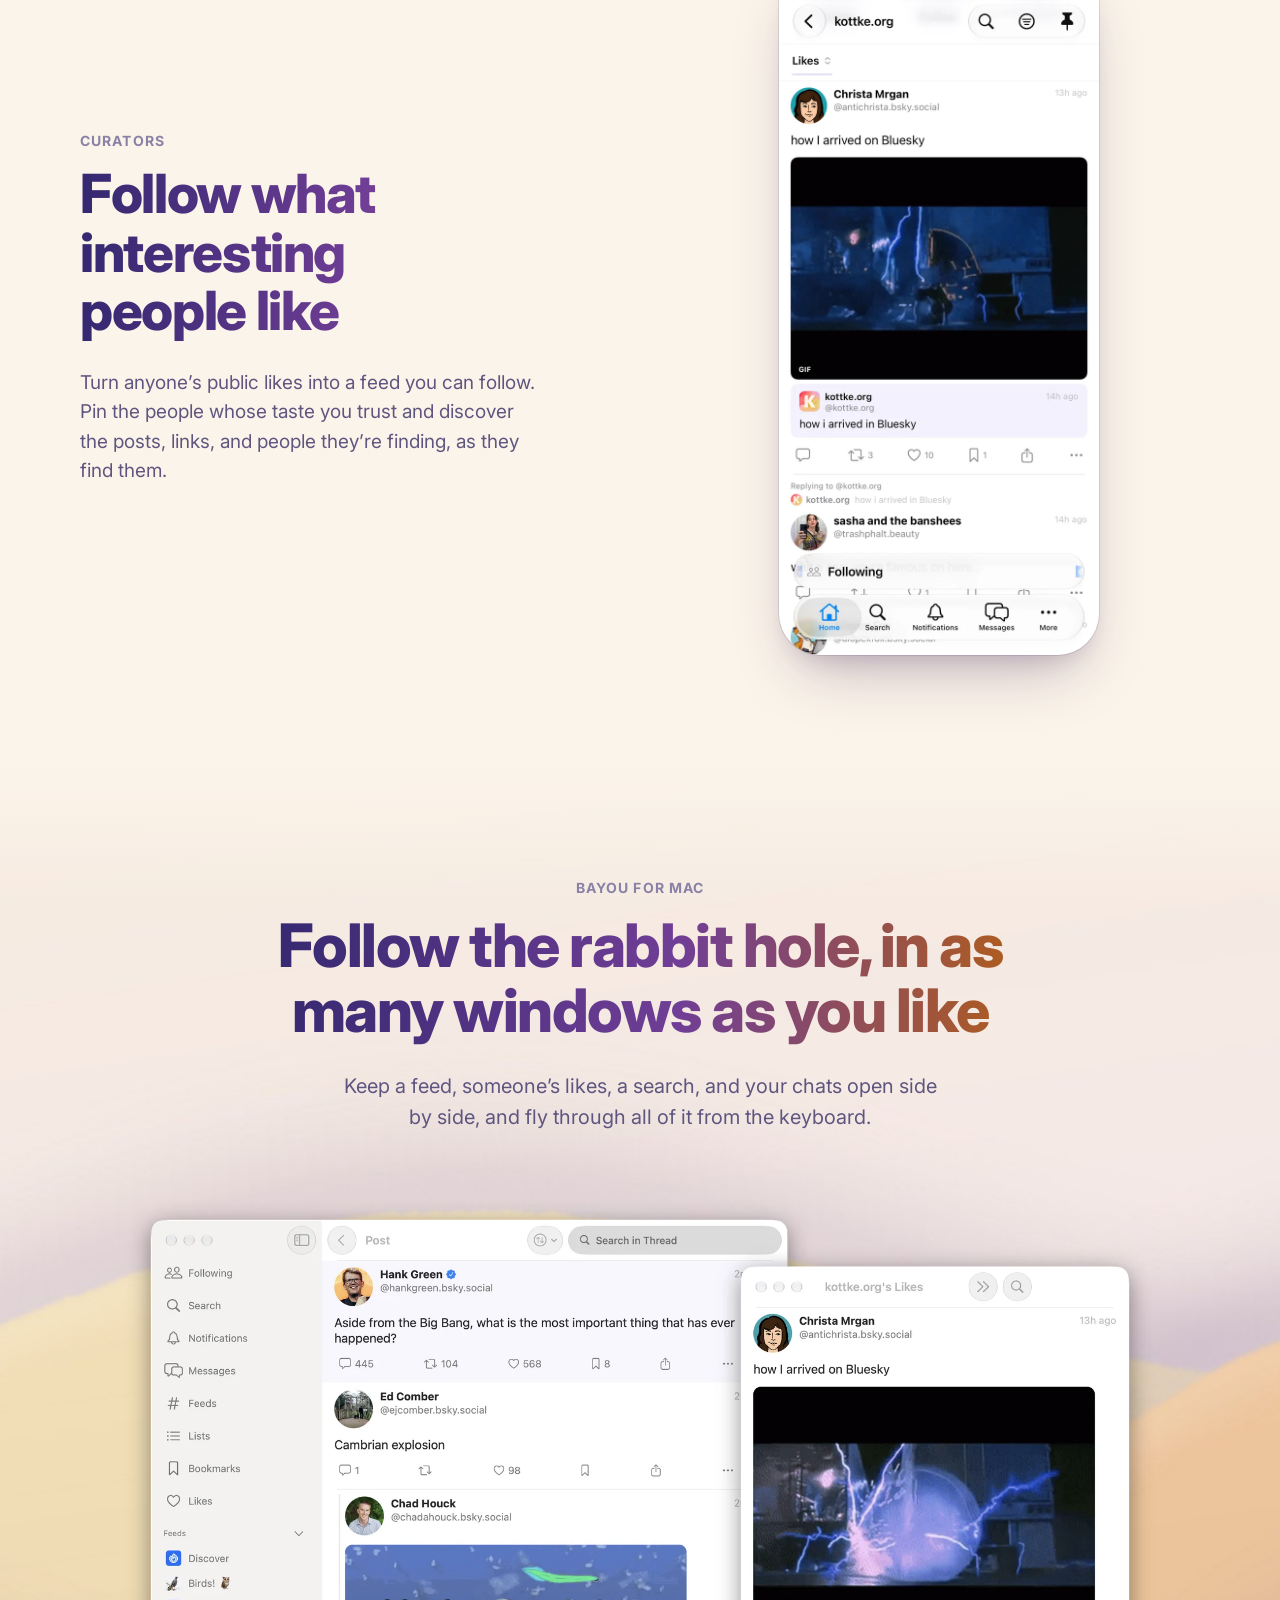
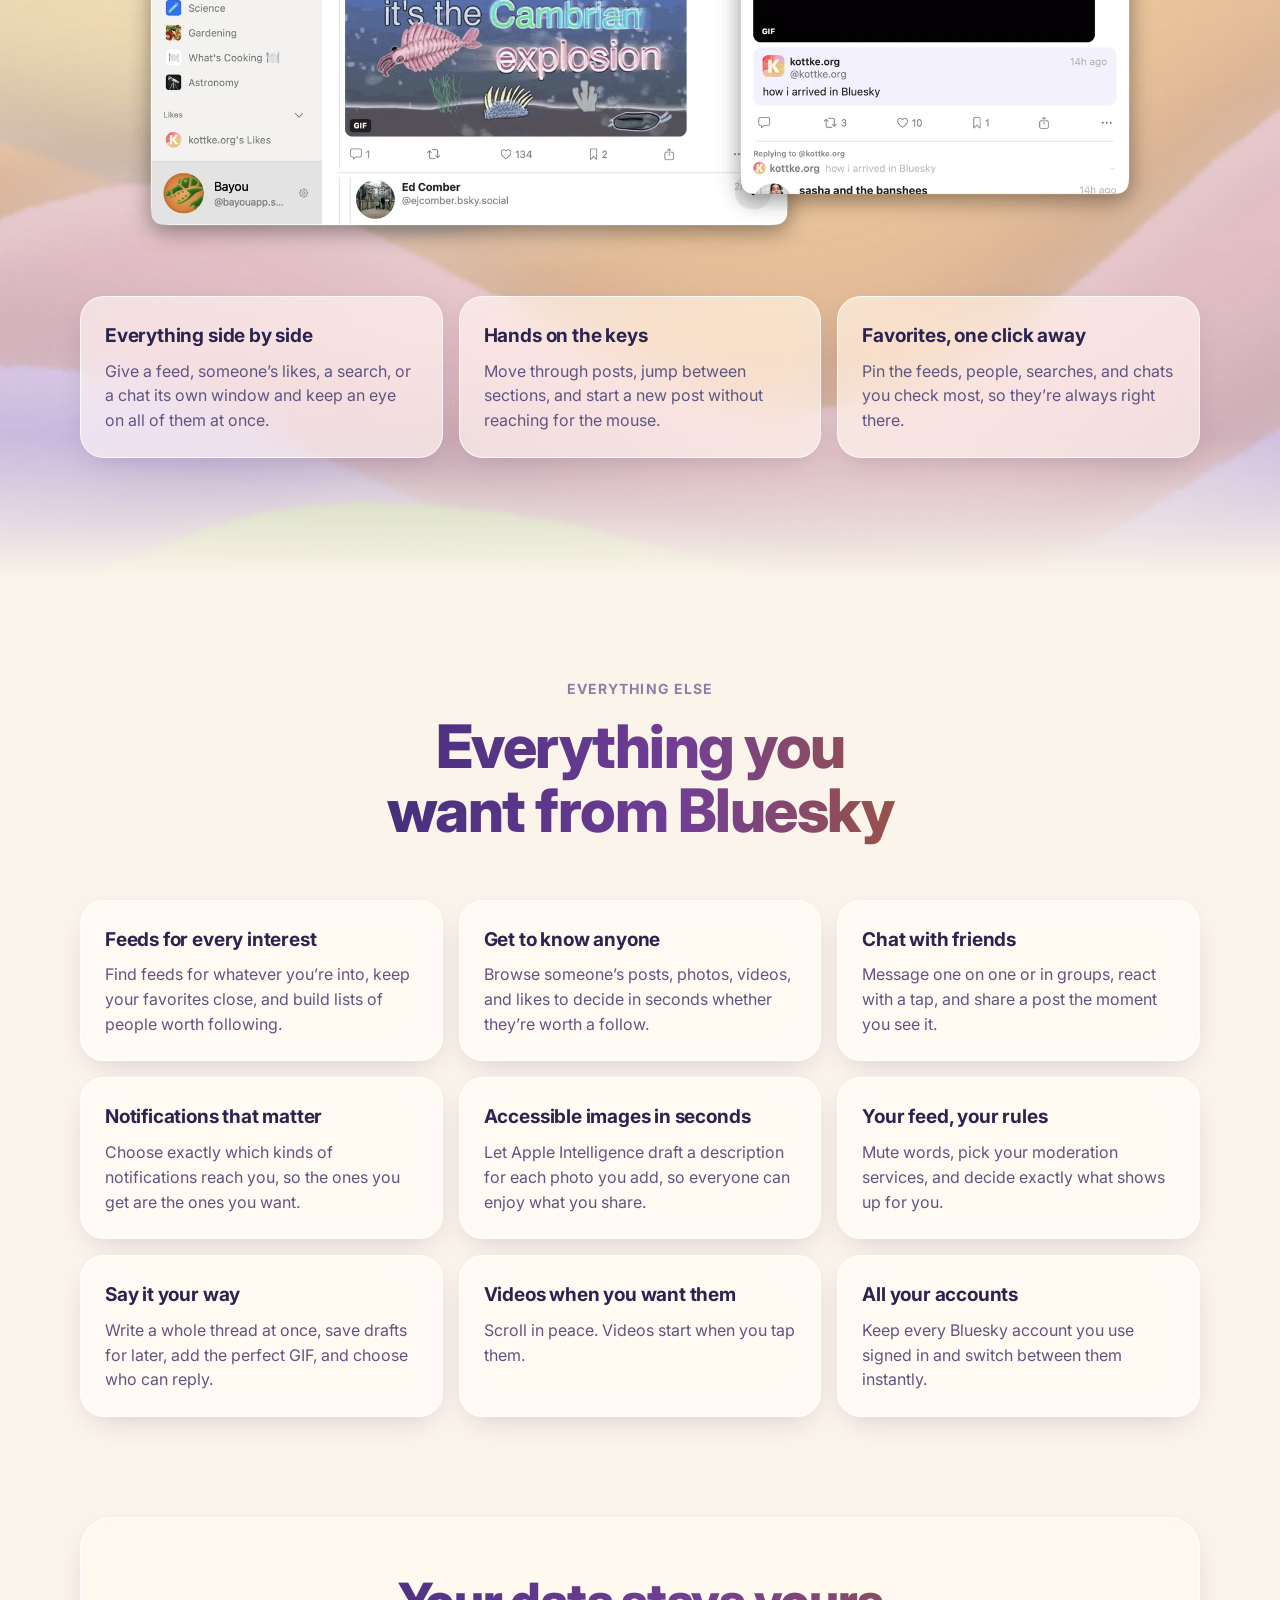
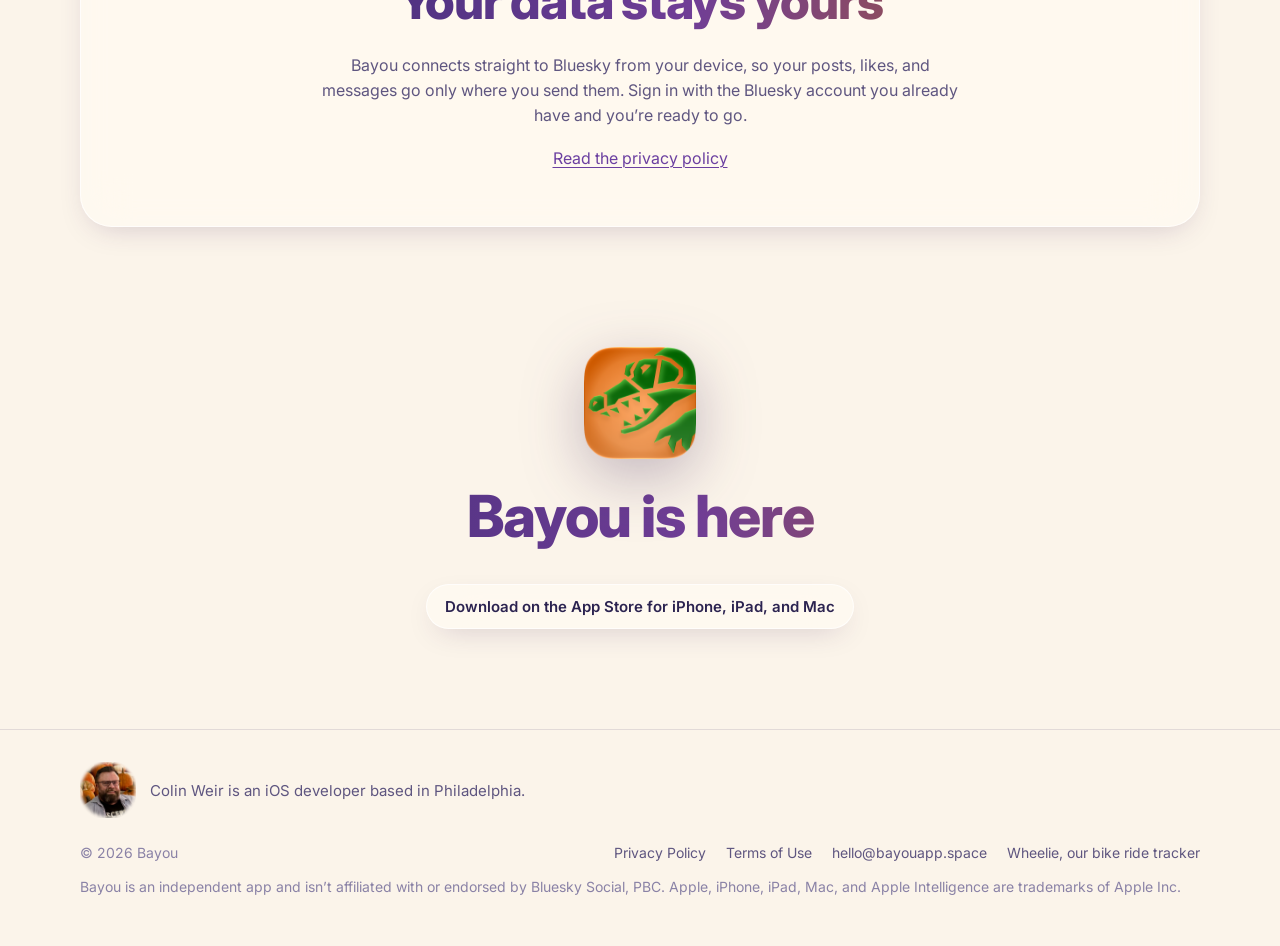
==== commit 95d005ba: "Link to Bayou on the App Store Co-Authored-By: Claude Opus 5.5 <noreply@anthropic.com>" ====
--- a/index.html
+++ b/index.html
@@ -9,6 +9,7 @@
   <meta name="theme-color" content="#0d0b24" media="(prefers-color-scheme: dark)">
   <link rel="icon" type="image/png" href="assets/icon-64.png">
   <link rel="apple-touch-icon" href="assets/icon-180.png">
+  <meta name="apple-itunes-app" content="app-id=6807534317">
 
   <meta property="og:type" content="website">
   <meta property="og:url" content="https://bayouapp.space/">
@@ -35,7 +36,7 @@
       <a href="#features">Features</a>
       <a href="#mac">Mac</a>
       <a href="privacy.html">Privacy</a>
-      <span class="pill glass">Coming soon</span>
+      <a class="pill glass" href="https://apps.apple.com/us/app/bayou-for-bluesky/id6807534317">Download</a>
     </nav>
   </header>
 
@@ -46,10 +47,10 @@
           <span class="eyebrow">Meet Bayou</span>
           <h1 class="headline">Get lost in the good stuff</h1>
           <p class="lede">Bayou is a Bluesky app for iPhone, iPad, and Mac that helps you catch up in minutes, make sense of every conversation, and discover what the most interesting people are finding.</p>
-          <span class="pill glass">
+          <a class="pill glass" href="https://apps.apple.com/us/app/bayou-for-bluesky/id6807534317">
             <svg viewBox="0 0 24 24" aria-hidden="true"><path fill="currentColor" d="M16.4 12.6c0-2.6 2.1-3.8 2.2-3.9-1.2-1.8-3.1-2-3.7-2-1.6-.2-3.1.9-3.9.9-.8 0-2-.9-3.4-.9-1.7 0-3.3 1-4.2 2.6-1.8 3.1-.5 7.7 1.3 10.2.9 1.2 1.9 2.6 3.2 2.6 1.3-.1 1.8-.8 3.3-.8 1.6 0 2 .8 3.4.8 1.4 0 2.3-1.3 3.1-2.5 1-1.4 1.4-2.8 1.4-2.9-.1 0-2.7-1-2.7-4.1zM13.9 5c.7-.9 1.2-2 1.1-3.2-1 .1-2.3.7-3 1.6-.7.8-1.3 2-1.1 3.1 1.1.1 2.3-.6 3-1.5z"/></svg>
-            Coming soon to the App Store
-          </span>
+            Download on the App Store
+          </a>
         </div>
         <div class="hero-art">
           <picture class="mac">
@@ -164,8 +165,8 @@
     <section class="closing">
       <div class="wrap">
         <img src="assets/icon-512.png" alt="The Bayou app icon: a green, angular crocodile on an orange background." width="112" height="112" loading="lazy">
-        <h2 class="headline">Bayou is almost here</h2>
-        <span class="pill glass">Coming soon to the App Store for iPhone, iPad, and Mac</span>
+        <h2 class="headline">Bayou is here</h2>
+        <a class="pill glass" href="https://apps.apple.com/us/app/bayou-for-bluesky/id6807534317">Download on the App Store for iPhone, iPad, and Mac</a>
       </div>
     </section>
   </main>
--- a/styles.css
+++ b/styles.css
@@ -164,6 +164,16 @@
   white-space: nowrap;
 }
 
+a.pill {
+  text-decoration: none;
+  transition: transform 0.15s ease, background-color 0.15s ease;
+}
+
+a.pill:hover {
+  background: var(--surface-strong);
+  transform: translateY(-1px);
+}
+
 .nav .pill {
   padding: 8px 14px;
   font-size: 14px;
